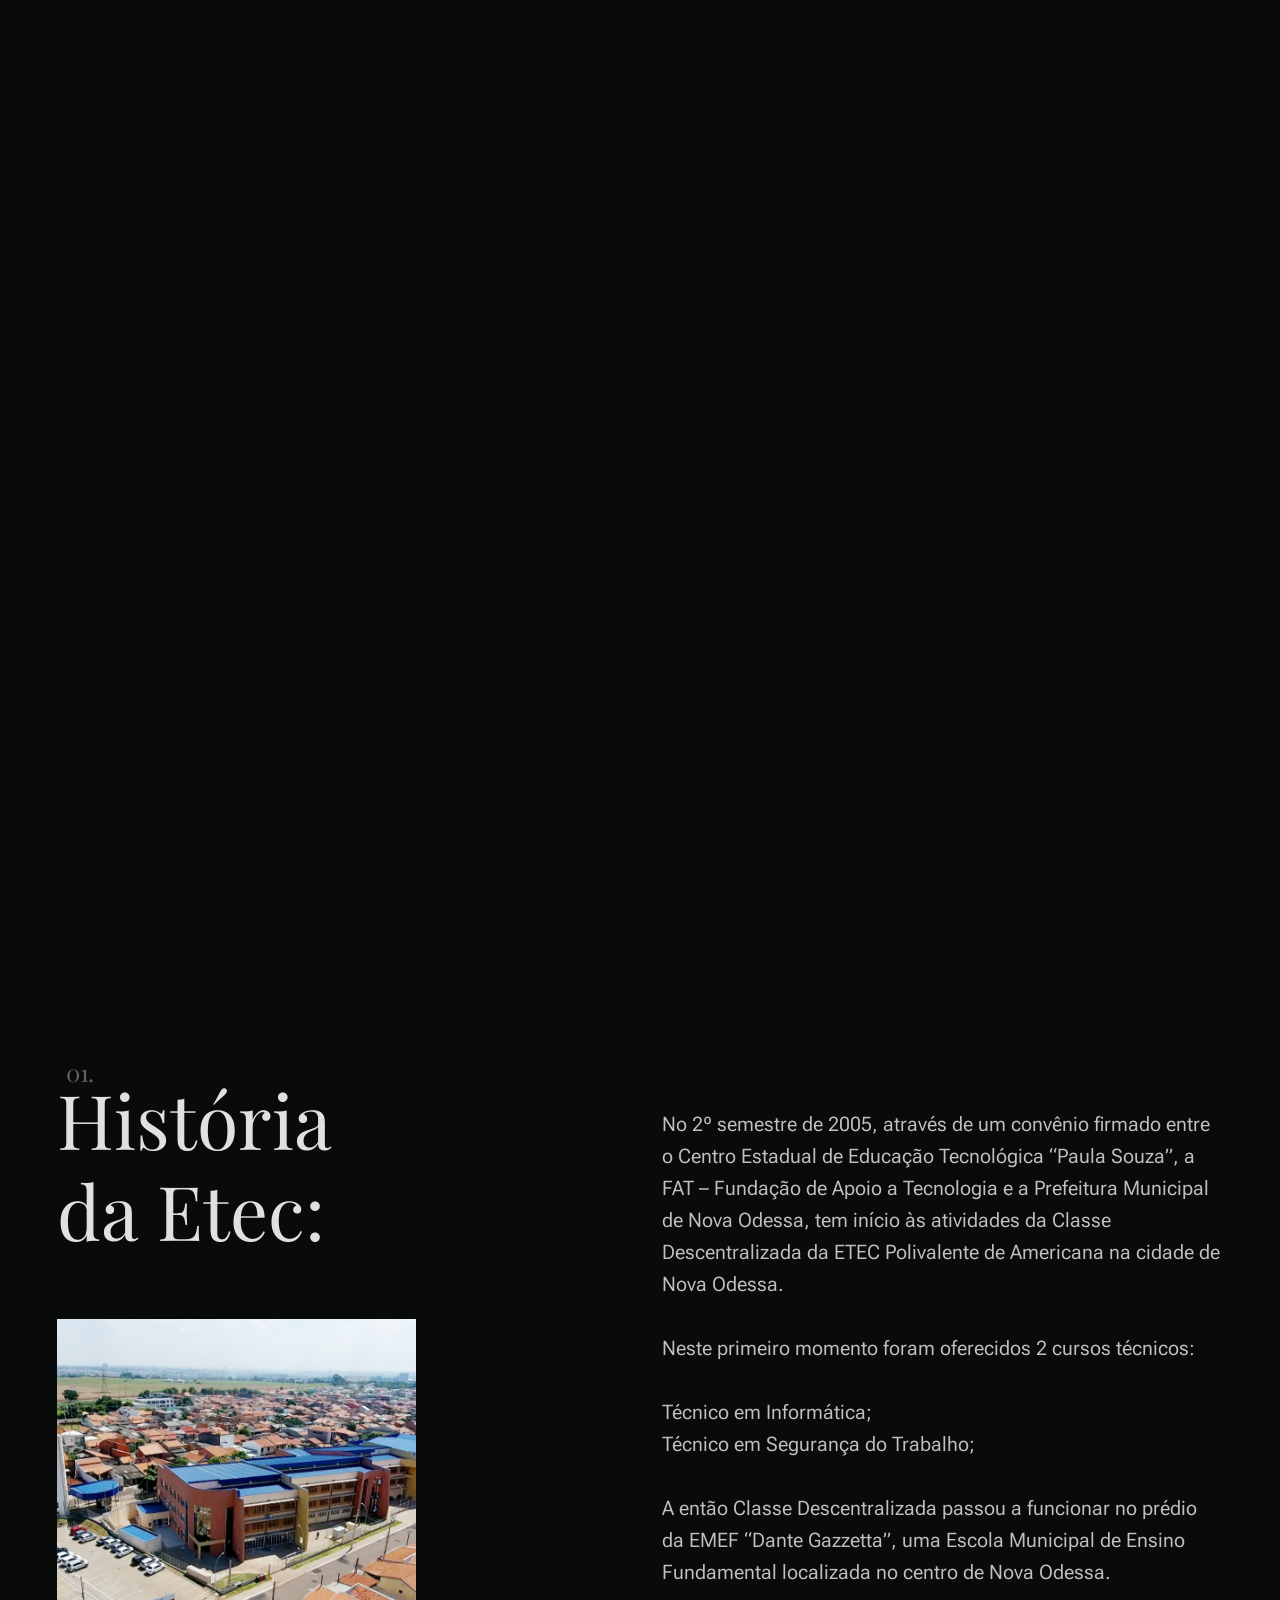
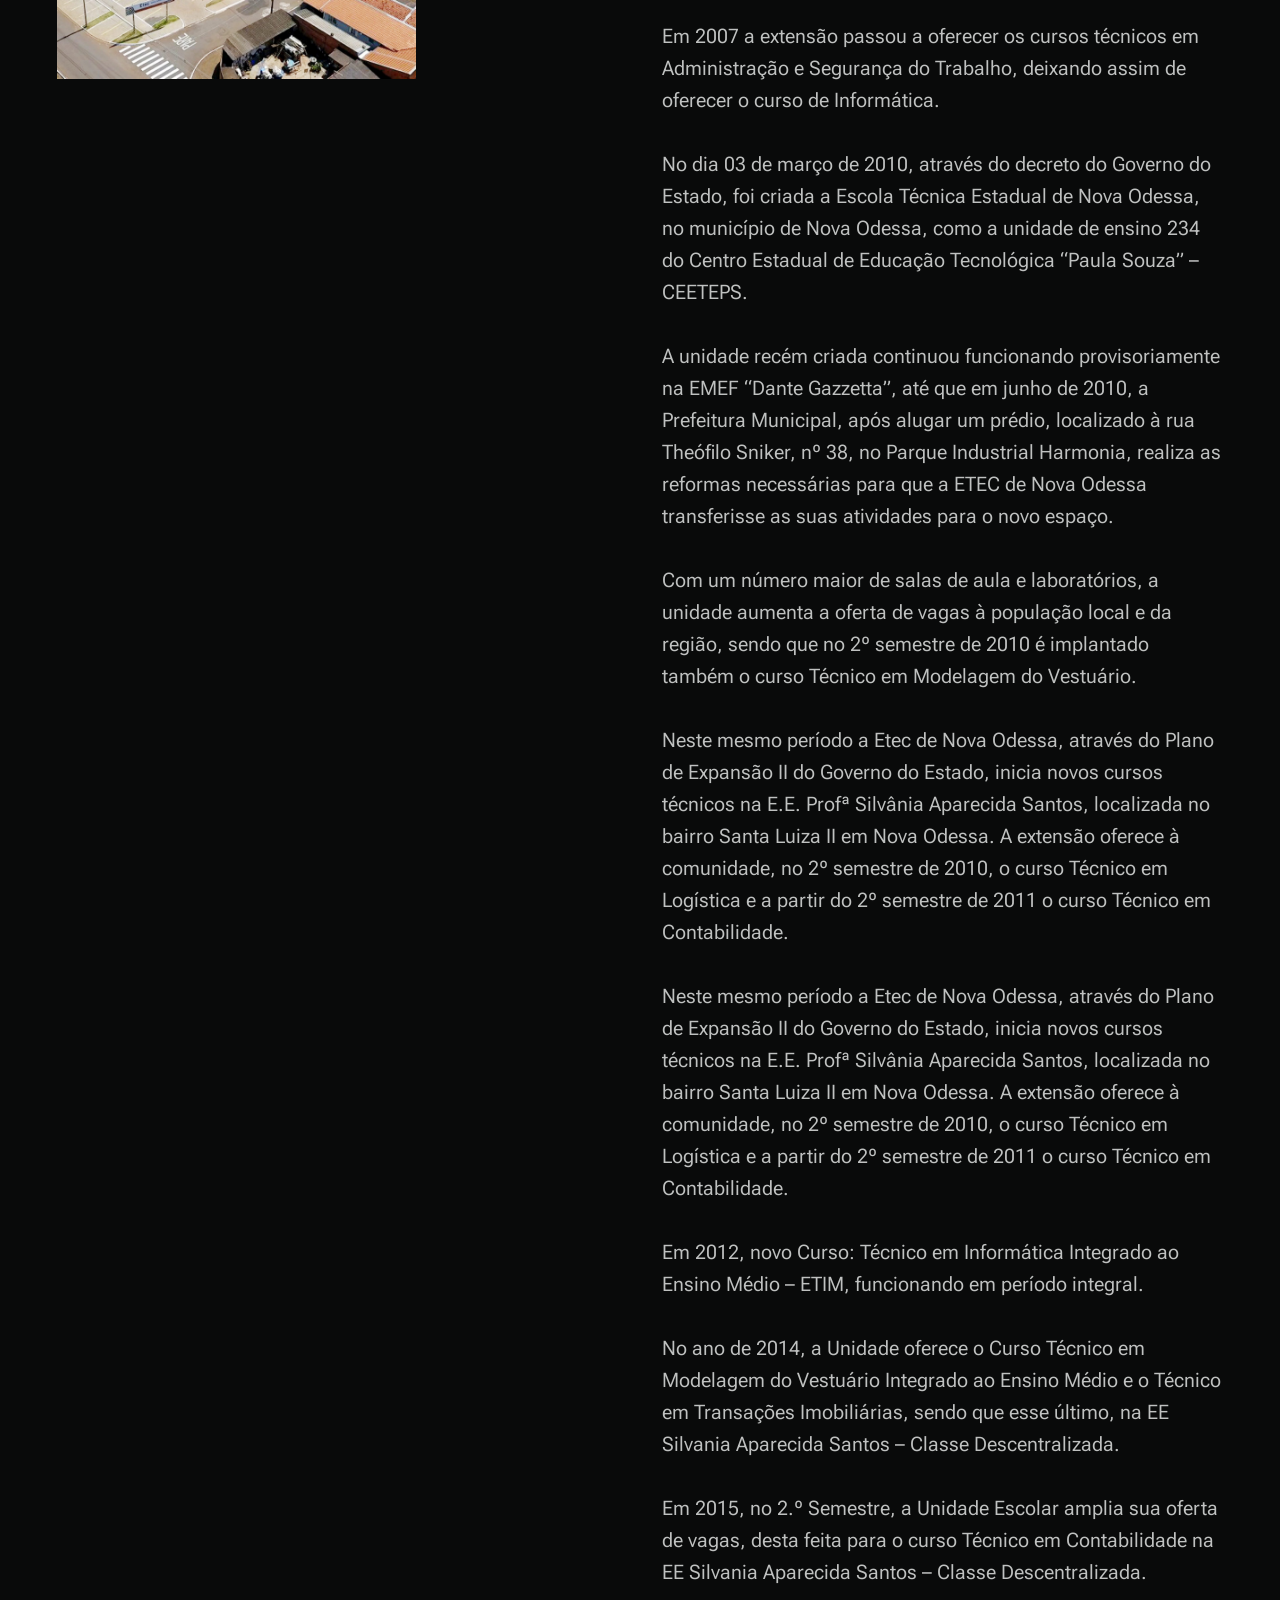
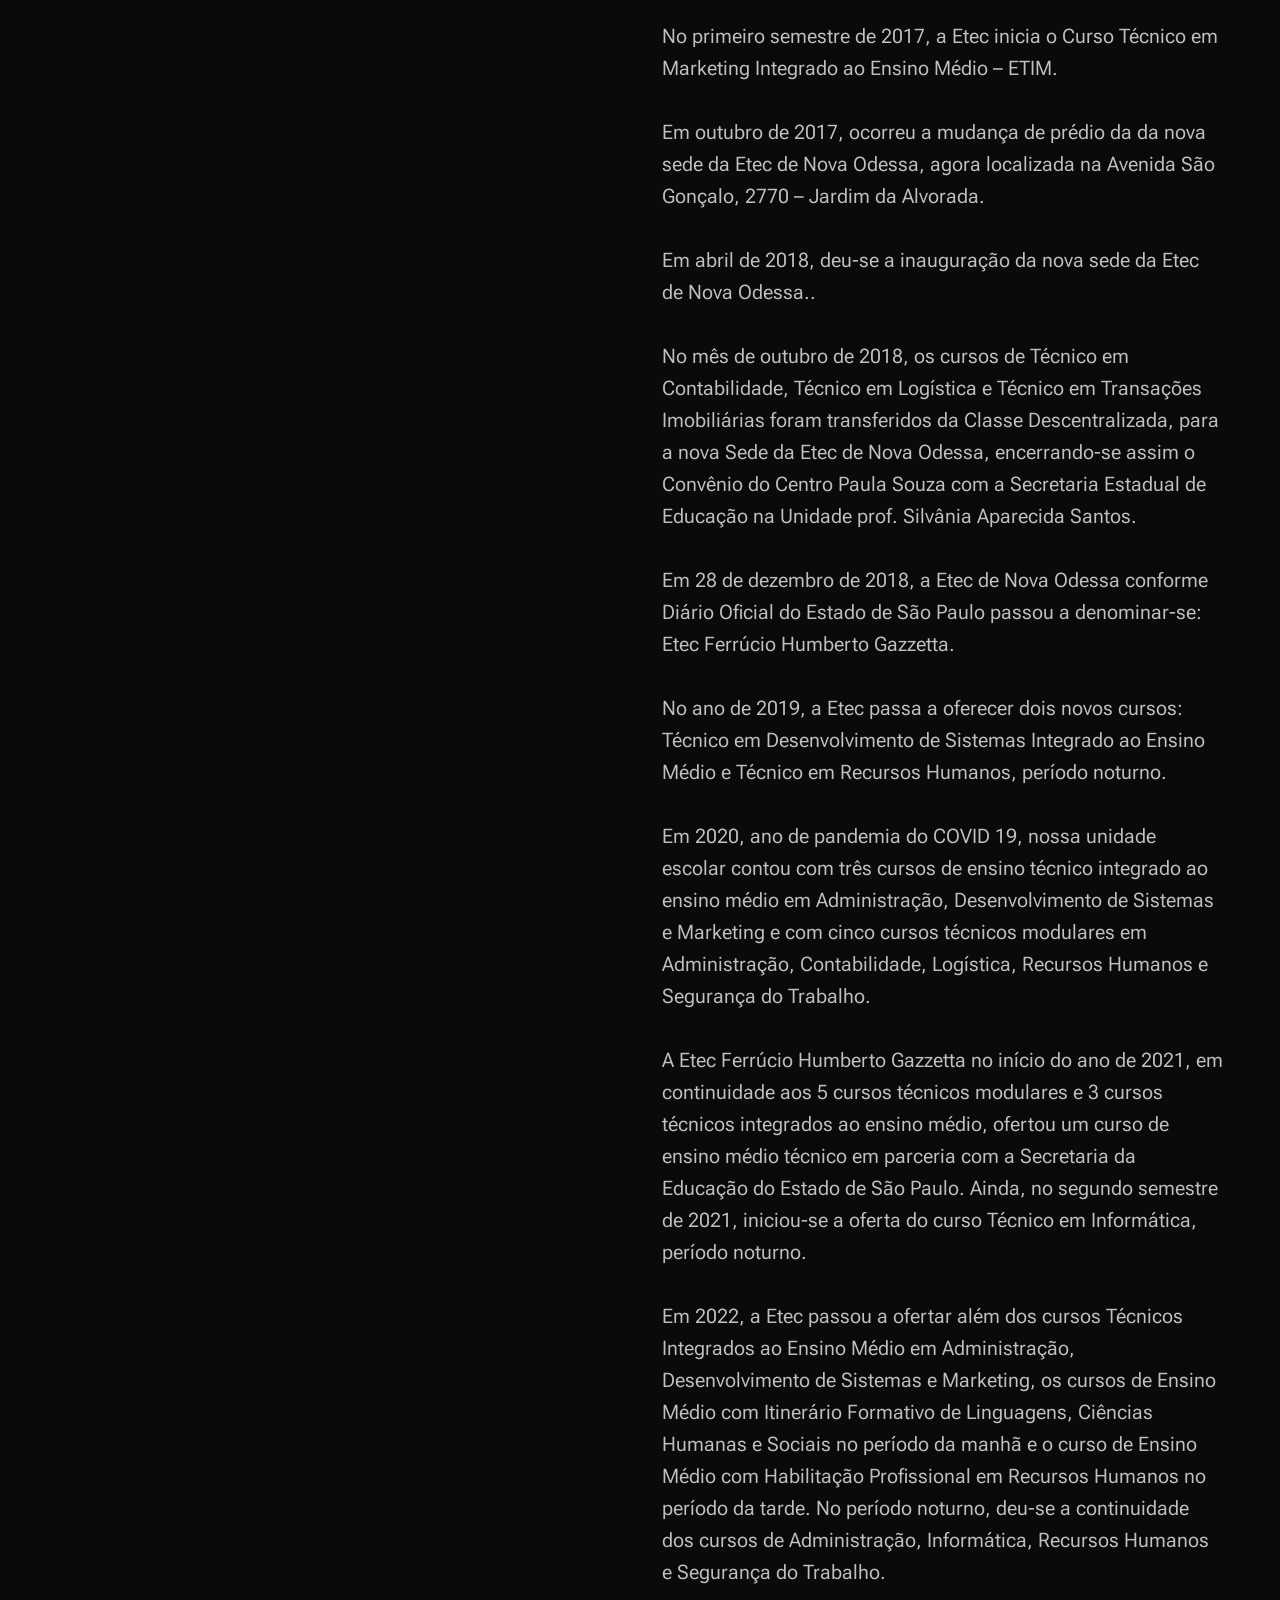
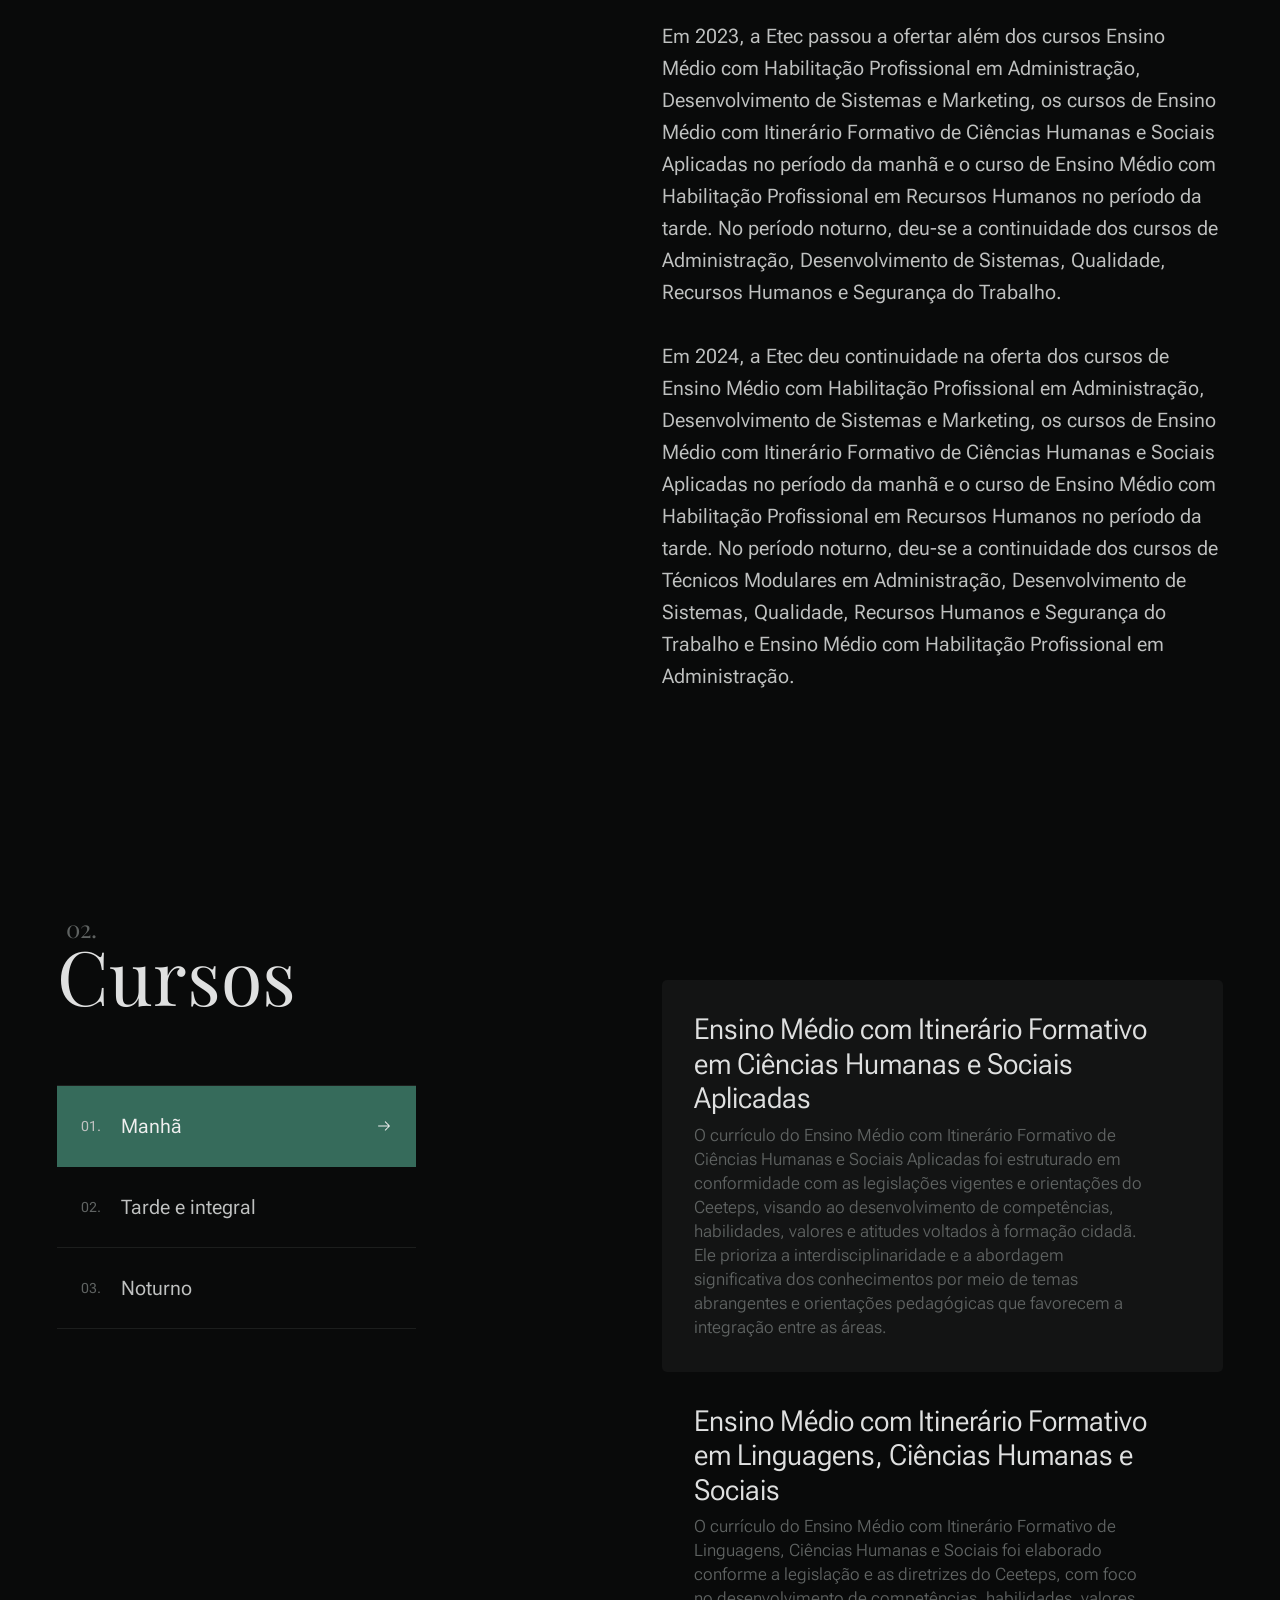
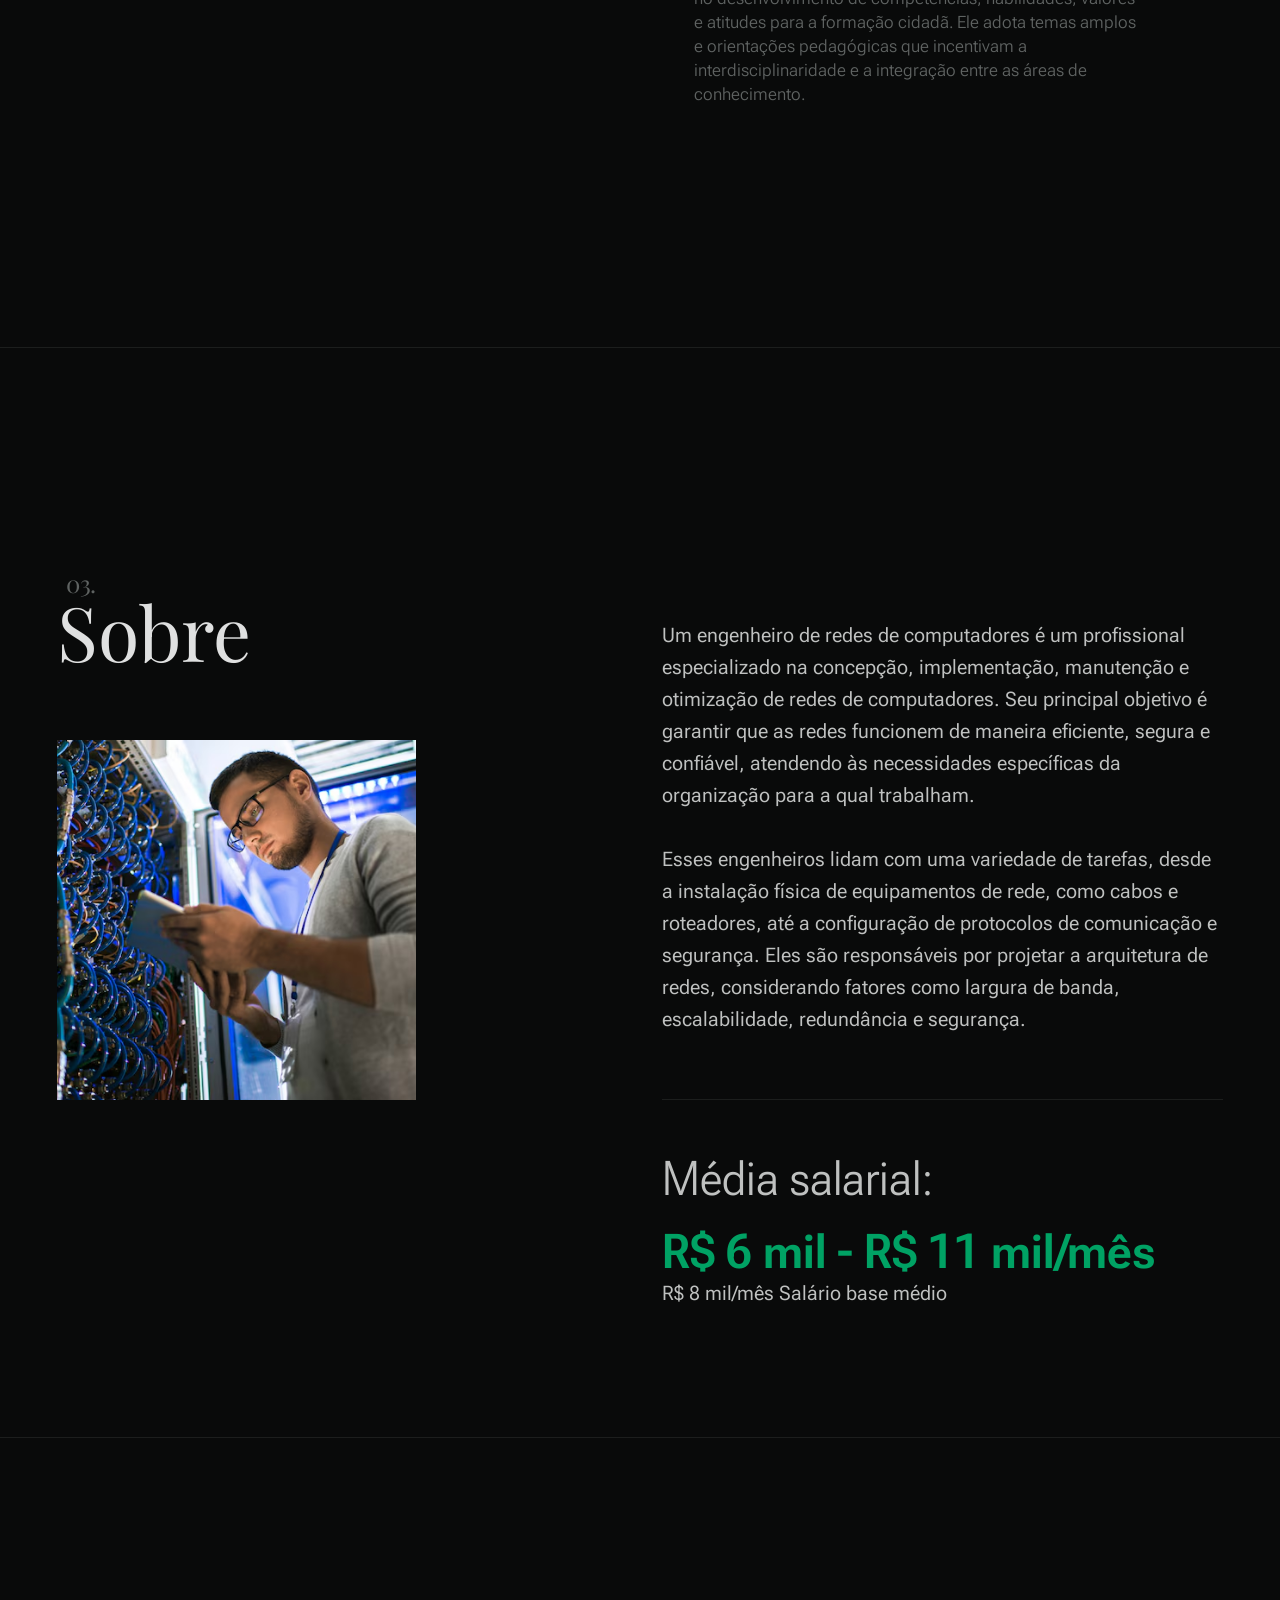
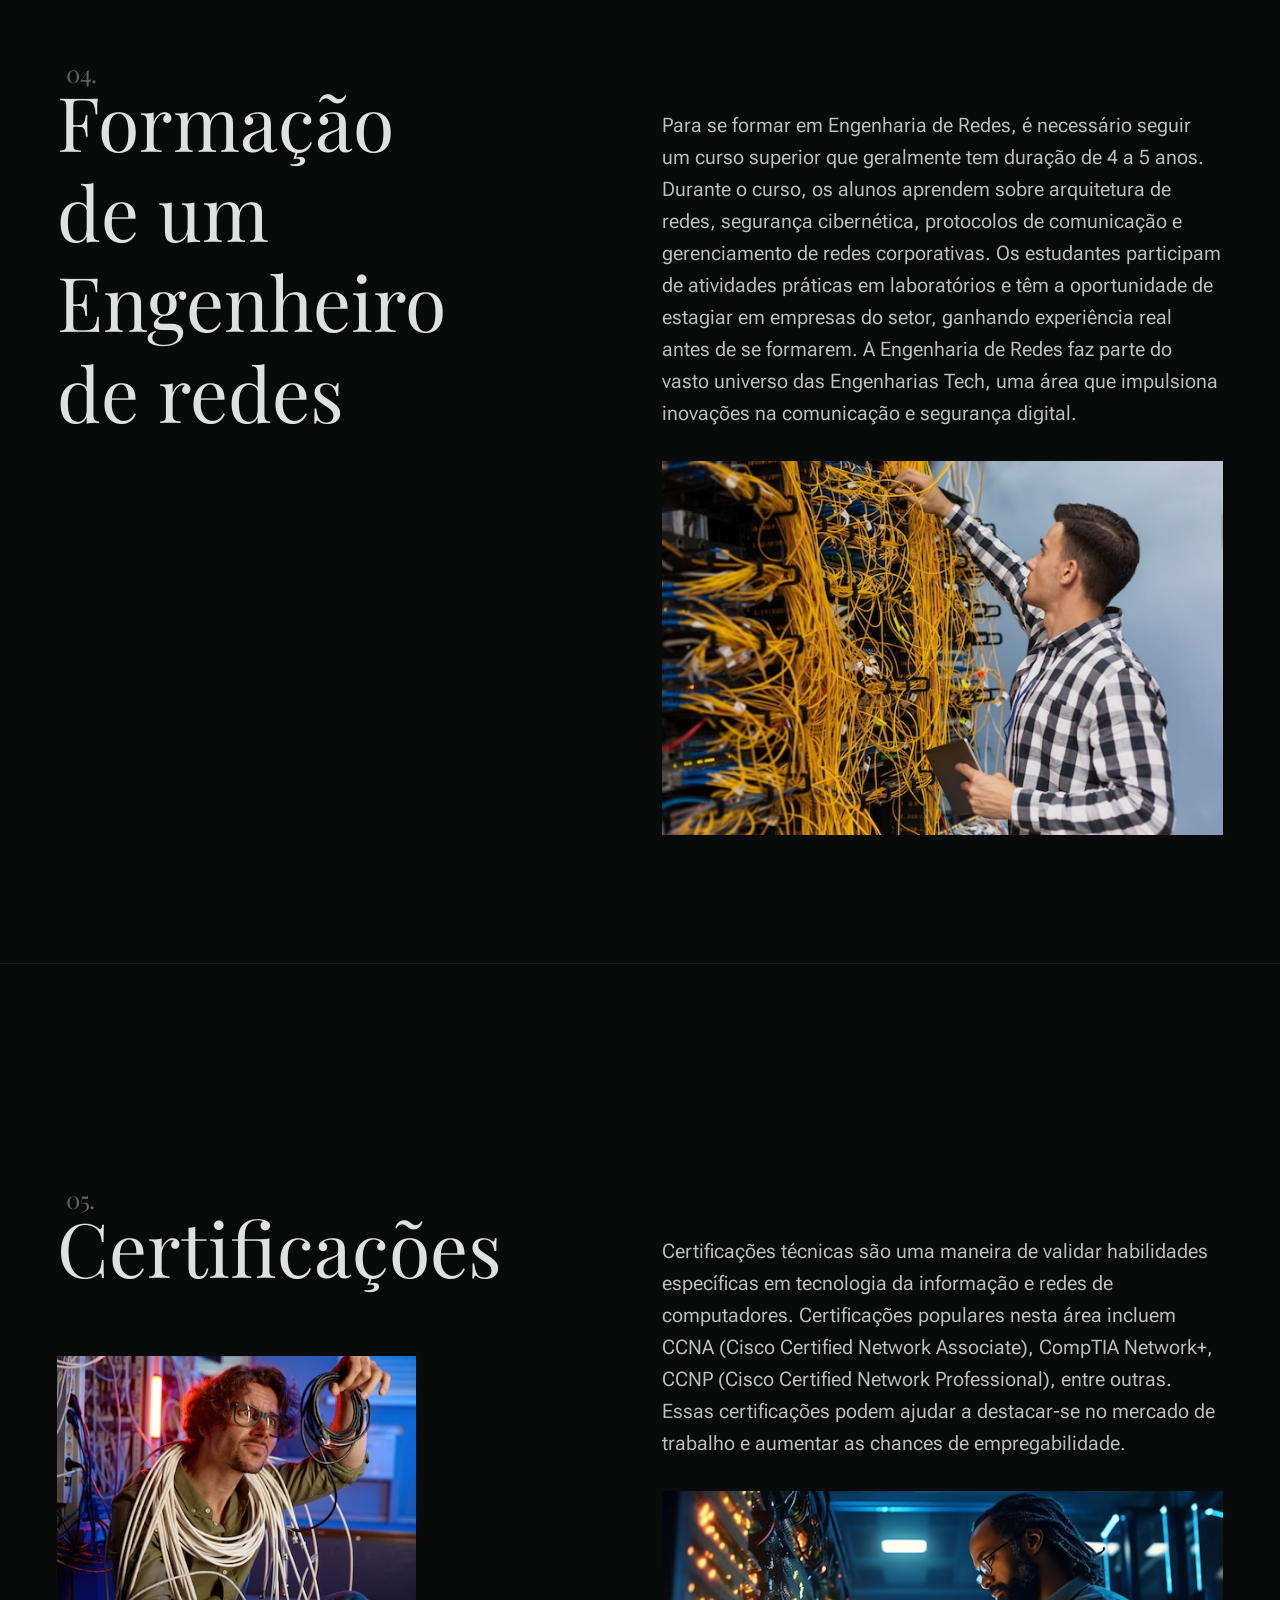
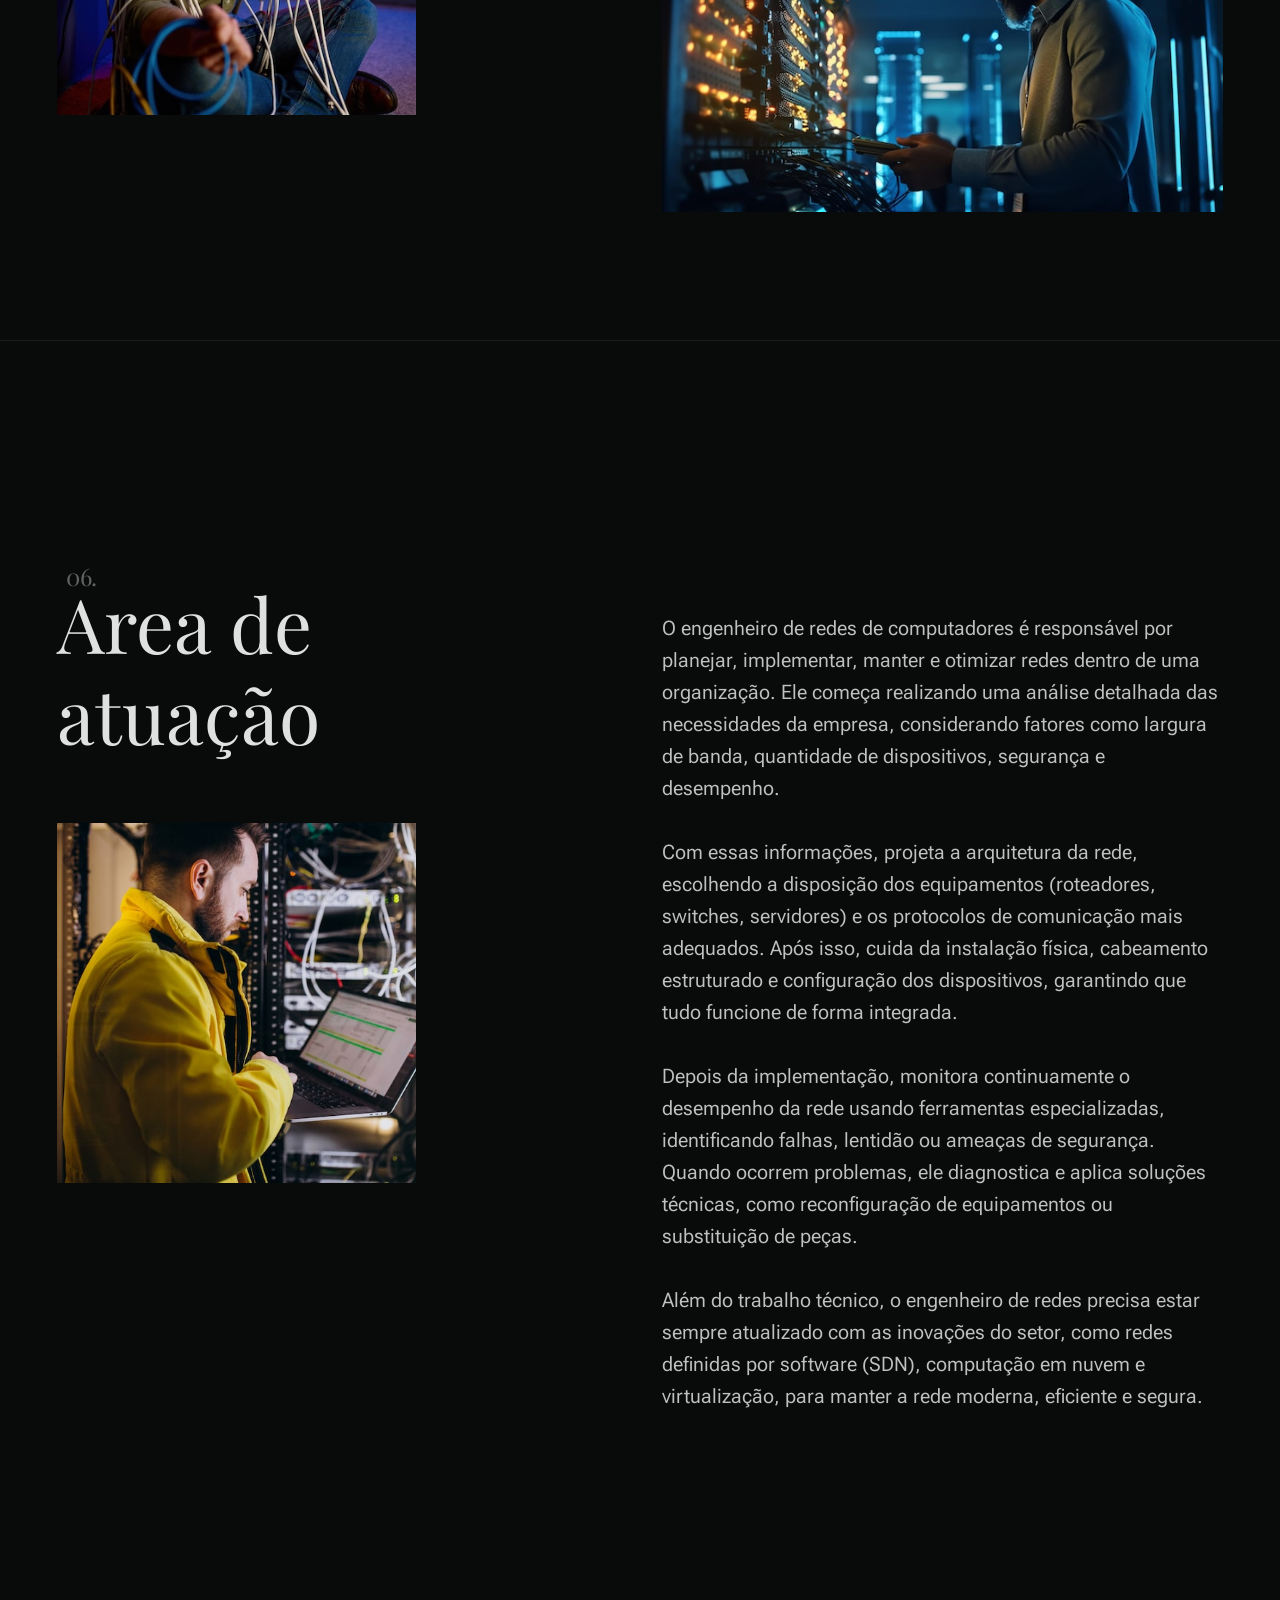
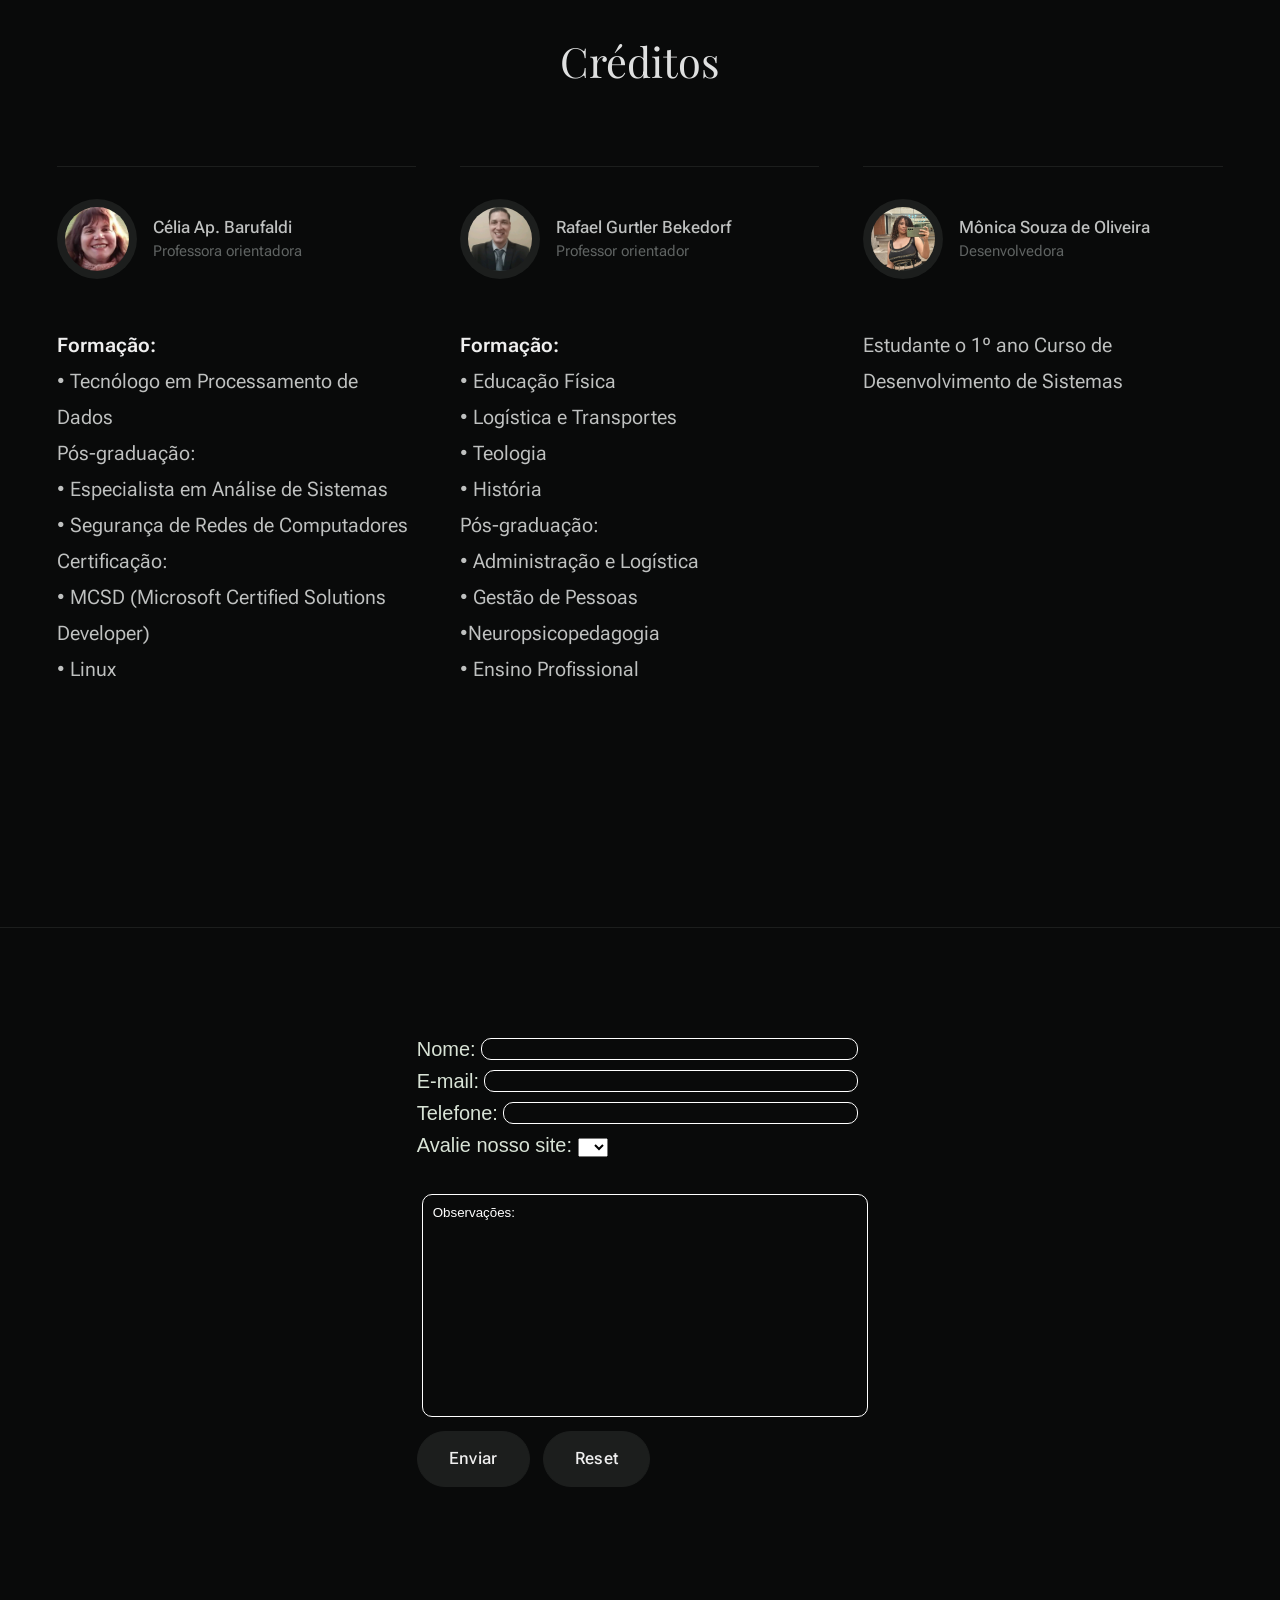
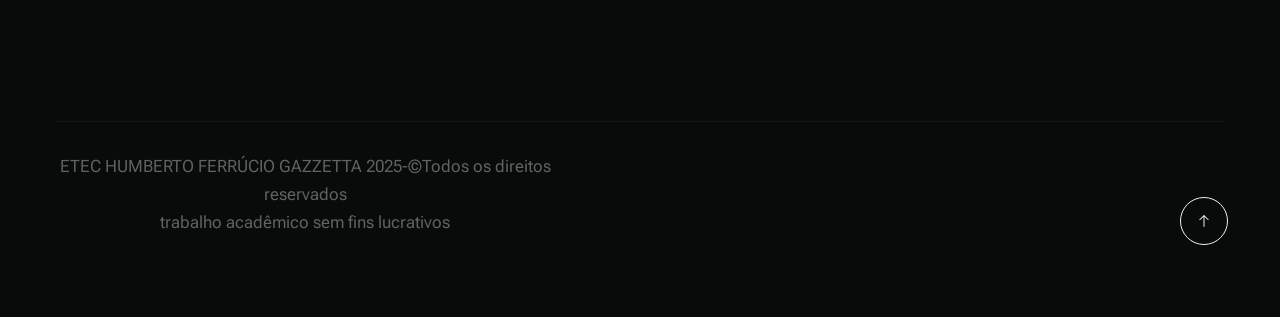
==== index.html @ 009a3026 "qualquer" ====
<!DOCTYPE html>
<html lang="pt-br">
<head>

    <!--- basic page needs
    ================================================== -->
    <meta charset="utf-8">
    <meta name="viewport" content="width=device-width, initial-scale=1">
    <title>Engenheiro de redes</title>

    <script>
        document.documentElement.classList.remove('no-js');
        document.documentElement.classList.add('js');
    </script>
     <script language="javascript" type="text/javascript">
        function validar(){
            var nome = cont.nome.value;
            var email = cont.email.value;
            var tele = cont.tele.value;
            var aval = cont.avali.value;

           if(nome == ""){
                alert("Por favor, preencha o campo Nome!!");
                cont.nome.focus();
                return false;
           } 
           if(email == ""){
            alert("Por favor, preencha o campo E-mail!!");
            cont.email.focus();
            return false;
           }

            if(tele == ""){
            alert("Por favor, preencha o campo Telefone!!");
            cont.tele.focus();
            return false;

            }

           
           if(aval == ""){
            alert("Por favor, preencha o campo Avaliação!!");
            cont.avali.focus();
            return false;

           }

           return true;
        }
        function processarform() {
            if(validar ()){
            alert("Dados enviados com sucesso");
            cont.reset();    
            }
            return false;
        }
        
    </script>

    <!-- CSS
    ================================================== -->
    <link rel="stylesheet" href="css/vendor.css">
    <link rel="stylesheet" href="css/styles.css">

    <!-- favicons
    ================================================== -->
    <link rel="apple-touch-icon" sizes="180x180" href="images/icon.png">
    <link rel="icon" type="image/png" sizes="32x32" href="images/icon.png">
    <link rel="icon" type="image/png" sizes="16x16" href="images/icon.png">
    <link rel="manifest" href="site.webmanifest">

</head>


<body id="top">
    
    <!-- preloader
    ================================================== -->
    <div id="preloader">
        <div id="loader" class="dots-fade">
            <div></div>
            <div></div>
            <div></div>
        </div>
    </div>

    <!-- page wrap
    ================================================== -->
    <div id="page" class="s-pagewrap ss-home">


        <!-- # site header 
        ================================================== -->
        <header class="s-header">

            <div class="container s-header__content">
                
                <div class="s-header__block">
                    <div class="header-logo">
                        <a class="logo" href="index.html">
                            <img src="images/eteclogo2.png" alt="Homepage">
                        </a>
                    </div>
                    <a class="header-menu-toggle" href="#0"><span>Menu</span></a>
                </div> <!-- end s-header__block -->
            
                <nav class="header-nav">    
                    <ul class="header-nav__links">
                        <li class="current"><a class="smoothscroll" href="#intro">Home</a></li>
                        <li><a class="smoothscroll" href="#about">A Etec</a></li>
                        <li><a class="smoothscroll" href="#sobre">Sobre</a></li>
                        <li><a class="smoothscroll" href="#formacao">Formação</a></li>
                        <li><a class="smoothscroll" href="#certificacao">Certificação</a></li>
                        <li><a class="smoothscroll" href="#atuacao">Atuação</a></li>
                        <li><a class="smoothscroll" href="#creditos">Créditos</a></li>
                           <li><a class="smoothscroll" href="#conti1">Contato</a></li>
                    </ul> <!-- end header-nav__links -->  
                    
                    <div class="header-contact">
                        <a href="https://etecdenovaodessa.cps.sp.gov.br/" class="header-contact__num btn">
                            <svg id="Layer_1" data-name="Layer 1" xmlns="http://www.w3.org/2000/svg" viewBox="0 0 24 24" stroke-width="1.5" width="24" height="24" color="#000000"><defs><style>.cls-6376396cc3a86d32eae6f0dc-1{fill:none;stroke:currentColor;stroke-miterlimit:10;}</style></defs><path class="cls-6376396cc3a86d32eae6f0dc-1" d="M19.64,21.25c-2.54,2.55-8.38.83-13-3.84S.2,6.9,2.75,4.36L5.53,1.57,10.9,6.94l-2,2A2.18,2.18,0,0,0,8.9,12L12,15.1a2.18,2.18,0,0,0,3.07,0l2-2,5.37,5.37Z"></path></svg>
                            Site oficial da Etec
                        </a>
                    </div> <!-- end header-contact -->
                </nav> <!-- end header-nav -->         
            
            </div> <!-- end s-header__content -->

        </header> <!-- end s-header -->


        <!-- # intro
        ================================================== -->
        <section id="intro" class="container s-intro target-section">

            <div class="grid-block s-intro__content">

                <div class="intro-header">
                    <div class="intro-header__overline"></div>
                    <h1 class="intro-header__big-type">
                        Engenheiro de<br>
                        Redes
                    </h1>
                </div> <!-- end intro-header -->
                    
              <!--  <figure class="intro-pic-primary">
                    <img src="images/en2.jpg" 
                         srcset="images/en2.jpg 1x, 
                         images/en2.jpg 2x" alt="">  
                </figure>  end intro-pic-primary -->    
                    
                <div class="intro-block-content">

                    <figure class="intro-block-content__pic">
                        <!-- <img src="images/en1.jpg" 
                             srcset="images/en1.jpg 1x, 
                             images/en1.jpg 2x" alt="">  -->
                    </figure> <!-- end intro-pic-secondary -->   

                    <div class="intro-block-content__text-wrap">
                        <p class="intro-block-content__text">
                            Um engenheiro de redes é responsável por projetar, implementar e manter redes de computadores, garantindo que funcionem
                            de forma eficiente e segura.
                        </p>
                        
                        <!--<ul class="intro-block-content__social">
                            <li><a href="#0">FB</a></li>
                            <li><a href="#0">IG</a></li>
                            <li><a href="#0">PI</a></li>
                            <li><a href="#0">X</a></li>
                        </ul>-->
                    </div> <!-- end intro-block-content__social -->   

                </div> <!-- end intro-block-content -->

                <div class="intro-scroll">
                    <a class="smoothscroll" href="#about">                            
                        <span class="intro-scroll__circle-text"></span>
                        <span class="intro-scroll__text u-screen-reader-text">Scroll Down</span>
                        <div class="intro-scroll__icon">
                            <svg clip-rule="evenodd" fill-rule="evenodd" stroke-linejoin="round" stroke-miterlimit="2" viewBox="0 0 24 24" xmlns="http://www.w3.org/2000/svg"><path d="m5.214 14.522s4.505 4.502 6.259 6.255c.146.147.338.22.53.22s.384-.073.53-.22c1.754-1.752 6.249-6.244 6.249-6.244.144-.144.216-.334.217-.523 0-.193-.074-.386-.221-.534-.293-.293-.766-.294-1.057-.004l-4.968 4.968v-14.692c0-.414-.336-.75-.75-.75s-.75.336-.75.75v14.692l-4.979-4.978c-.289-.289-.761-.287-1.054.006-.148.148-.222.341-.221.534 0 .189.071.377.215.52z" fill-rule="nonzero"/></svg>
                        </div>
                    </a>
                </div> <!-- end intro-scroll -->

            </div> <!-- grid-block -->            

        </section> <!-- end s-intro -->


        <!-- # about
        ================================================== -->
        <section id="about" class="container s-about target-section">

            <div class="row s-about__content">

                <div class="column xl-4 lg-5 md-12 s-about__content-start">

                    <div class="section-header" data-num="01">
                        <h2 class="text-display-title">História da Etec:</h2>
                    </div>  

                    <figure class="about-pic-primary">
                        <img src="images/etecf.jpeg" 
                             srcset="images/etecf.jpeg, 
                             images/about-pic-primary@2x.jpg 2x" alt=""> 
                    </figure>

                </div> <!-- end s-about__content-start -->

                <div class="column xl-6 lg-6 md-12 s-about__content-end">                   
                    <p>
                        No 2º semestre de 2005, através de um convênio firmado entre o Centro Estadual de Educação Tecnológica “Paula Souza”, a
                        FAT – Fundação de Apoio a Tecnologia e a Prefeitura Municipal de Nova Odessa, tem início às atividades da Classe
                        Descentralizada da ETEC Polivalente de Americana na cidade de Nova Odessa.
                    </p>

                    <p>
                        Neste primeiro momento foram oferecidos 2 cursos técnicos:<br><br>

                        Técnico em Informática;<br>
                        Técnico em Segurança do Trabalho;
                    </p>

                    <p>
                        A então Classe Descentralizada passou a funcionar no prédio da EMEF “Dante Gazzetta”, uma Escola Municipal de Ensino
                        Fundamental localizada no centro de Nova Odessa.
                    </p>

                    <p>
                        Em 2007 a extensão passou a oferecer os cursos técnicos em Administração e Segurança do Trabalho, deixando assim de
                        oferecer o curso de Informática.
                    </p>

                    <p>No dia 03 de março de 2010, através do decreto do Governo do Estado, foi criada a Escola Técnica Estadual de Nova
                    Odessa, no município de Nova Odessa, como a unidade de ensino 234 do Centro Estadual de Educação Tecnológica “Paula
                    Souza” – CEETEPS.</p>

                    <p>
                   
                        A unidade recém criada continuou funcionando provisoriamente na EMEF “Dante Gazzetta”, até que em junho de 2010, a
                        Prefeitura Municipal, após alugar um prédio, localizado à rua Theófilo Sniker, nº 38, no Parque Industrial Harmonia,
                        realiza as reformas necessárias para que a ETEC de Nova Odessa transferisse as suas atividades para o novo espaço.
                    </p>

                    <p>
                   
                        Com um número maior de salas de aula e laboratórios, a unidade aumenta a oferta de vagas à população local e da região,
                        sendo que no 2º semestre de 2010 é implantado também o curso Técnico em Modelagem do Vestuário.
                    </p>

                    <p>
                        Neste mesmo período a Etec de Nova Odessa, através do Plano de Expansão II do Governo do Estado, inicia novos cursos
                        técnicos na E.E. Profª Silvânia Aparecida Santos, localizada no bairro Santa Luiza II em Nova Odessa. A extensão oferece
                        à comunidade, no 2º semestre de 2010, o curso Técnico em Logística e a partir do 2º semestre de 2011 o curso Técnico em
                        Contabilidade.
                    </p>

                    <p>
                        Neste mesmo período a Etec de Nova Odessa, através do Plano de Expansão II do Governo do Estado, inicia novos cursos
                        técnicos na E.E. Profª Silvânia Aparecida Santos, localizada no bairro Santa Luiza II em Nova Odessa. A extensão oferece
                        à comunidade, no 2º semestre de 2010, o curso Técnico em Logística e a partir do 2º semestre de 2011 o curso Técnico em
                        Contabilidade.
                    </p>

                    <p>
                        Em 2012, novo Curso: Técnico em Informática Integrado ao Ensino Médio – ETIM, funcionando em período integral.
                    </p>

                    <p>
                        No ano de 2014, a Unidade oferece o Curso Técnico em Modelagem do Vestuário Integrado ao Ensino Médio e o Técnico em
                        Transações Imobiliárias, sendo que esse último, na EE Silvania Aparecida Santos – Classe Descentralizada.
                    </p>

                    <p>
                        Em 2015, no 2.º Semestre, a Unidade Escolar amplia sua oferta de vagas, desta feita para o curso Técnico em
                        Contabilidade na EE Silvania Aparecida Santos – Classe Descentralizada.
                    </p>

                    <p>
                        No primeiro semestre de 2017, a Etec inicia o Curso Técnico em Marketing Integrado ao Ensino Médio – ETIM.
                    </p>

                    <p>
                        Em outubro de 2017, ocorreu a mudança de prédio da da nova sede da Etec de Nova Odessa, agora localizada na Avenida São
                        Gonçalo, 2770 – Jardim da Alvorada.
                    </p>

                    <p>
                        Em abril de 2018, deu-se a inauguração da nova sede da Etec de Nova Odessa..
                    </p>

                    
                    <p>
                        No mês de outubro de 2018, os cursos de Técnico em Contabilidade, Técnico em Logística e Técnico em Transações
                        Imobiliárias foram transferidos da Classe Descentralizada, para a nova Sede da Etec de Nova Odessa, encerrando-se assim
                        o Convênio do Centro Paula Souza com a Secretaria Estadual de Educação na Unidade prof. Silvânia Aparecida Santos.
                    </p>

                    <p>
                        Em 28 de dezembro de 2018, a Etec de Nova Odessa conforme Diário Oficial do Estado de São Paulo passou a denominar-se:
                        Etec Ferrúcio Humberto Gazzetta.
                    </p>

                    <p>
                        No ano de 2019, a Etec passa a oferecer dois novos cursos: Técnico em Desenvolvimento de Sistemas Integrado ao Ensino
                        Médio e Técnico em Recursos Humanos, período noturno.
                    </p>

                    <p>
                        Em 2020, ano de pandemia do COVID 19, nossa unidade escolar contou com três cursos de ensino técnico integrado ao ensino
                        médio em Administração, Desenvolvimento de Sistemas e Marketing e com cinco cursos técnicos modulares em Administração,
                        Contabilidade, Logística, Recursos Humanos e Segurança do Trabalho.
                    </p>

                    <p>
                        A Etec Ferrúcio Humberto Gazzetta no início do ano de 2021, em continuidade aos 5 cursos técnicos modulares e 3 cursos
                        técnicos integrados ao ensino médio, ofertou um curso de ensino médio técnico em parceria com a Secretaria da Educação
                        do Estado de São Paulo. Ainda, no segundo semestre de 2021, iniciou-se a oferta do curso Técnico em Informática, período
                        noturno.
                    </p>

                    <p>
                        Em 2022, a Etec passou a ofertar além dos cursos Técnicos Integrados ao Ensino Médio em Administração, Desenvolvimento
                        de Sistemas e Marketing, os cursos de Ensino Médio com Itinerário Formativo de Linguagens, Ciências Humanas e Sociais no
                        período da manhã e o curso de Ensino Médio com Habilitação Profissional em Recursos Humanos no período da tarde. No
                        período noturno, deu-se a continuidade dos cursos de Administração, Informática, Recursos Humanos e Segurança do
                        Trabalho.
                    </p>

                    <p>
                        
                        Em 2023, a Etec passou a ofertar além dos cursos Ensino Médio com Habilitação Profissional em Administração,
                        Desenvolvimento de Sistemas e Marketing, os cursos de Ensino Médio com Itinerário Formativo de Ciências Humanas e
                        Sociais Aplicadas no período da manhã e o curso de Ensino Médio com Habilitação Profissional em Recursos Humanos no
                        período da tarde. No período noturno, deu-se a continuidade dos cursos de Administração, Desenvolvimento de Sistemas,
                        Qualidade, Recursos Humanos e Segurança do Trabalho.
                    </p>

                    <p>
                        
                        Em 2024, a Etec deu continuidade na oferta dos cursos de Ensino Médio com Habilitação Profissional em Administração,
                        Desenvolvimento de Sistemas e Marketing, os cursos de Ensino Médio com Itinerário Formativo de Ciências Humanas e
                        Sociais Aplicadas no período da manhã e o curso de Ensino Médio com Habilitação Profissional em Recursos Humanos no
                        período da tarde. No período noturno, deu-se a continuidade dos cursos de Técnicos Modulares em Administração,
                        Desenvolvimento de Sistemas, Qualidade, Recursos Humanos e Segurança do Trabalho e Ensino Médio com Habilitação
                        Profissional em Administração.
                    </p>
                </div> <!--end column -->
                
            </div> <!-- end s-about__content-end -->
            
        </section> <!-- end s-about -->   


        <!-- # menu
        ================================================== -->
        <section id="menu" class="container s-menu target-section">

            <div class="row s-menu__content">
                
                <div class="column xl-4 lg-5 md-12 s-menu__content-start">

                    <div class="section-header" data-num="02">
                        <h2 class="text-display-title">Cursos</h2>
                    </div>  

                    <nav class="tab-nav">
                        <ul class="tab-nav__list"> 
                            <li>
                                <a href="tab-signature-blends">
                                    <span>Manhã</span>
                                    <svg clip-rule="evenodd" fill-rule="evenodd" stroke-linejoin="round" stroke-miterlimit="2" viewBox="0 0 24 24" xmlns="http://www.w3.org/2000/svg"><path d="m14.523 18.787s4.501-4.505 6.255-6.26c.146-.146.219-.338.219-.53s-.073-.383-.219-.53c-1.753-1.754-6.255-6.258-6.255-6.258-.144-.145-.334-.217-.524-.217-.193 0-.385.074-.532.221-.293.292-.295.766-.004 1.056l4.978 4.978h-14.692c-.414 0-.75.336-.75.75s.336.75.75.75h14.692l-4.979 4.979c-.289.289-.286.762.006 1.054.148.148.341.222.533.222.19 0 .378-.072.522-.215z" fill-rule="nonzero"/></svg>
                                </a>
                            </li>
                            <li>
                                <a href="#tab-pastries">
                                    <span>Tarde e integral</span>
                                    <svg clip-rule="evenodd" fill-rule="evenodd" stroke-linejoin="round" stroke-miterlimit="2" viewBox="0 0 24 24" xmlns="http://www.w3.org/2000/svg"><path d="m14.523 18.787s4.501-4.505 6.255-6.26c.146-.146.219-.338.219-.53s-.073-.383-.219-.53c-1.753-1.754-6.255-6.258-6.255-6.258-.144-.145-.334-.217-.524-.217-.193 0-.385.074-.532.221-.293.292-.295.766-.004 1.056l4.978 4.978h-14.692c-.414 0-.75.336-.75.75s.336.75.75.75h14.692l-4.979 4.979c-.289.289-.286.762.006 1.054.148.148.341.222.533.222.19 0 .378-.072.522-.215z" fill-rule="nonzero"/></svg>
                                </a>
                            </li>
                            <li>
                                <a href="#tab-gourmet-treats">
                                    <span>Noturno</span>
                                    <svg clip-rule="evenodd" fill-rule="evenodd" stroke-linejoin="round" stroke-miterlimit="2" viewBox="0 0 24 24" xmlns="http://www.w3.org/2000/svg"><path d="m14.523 18.787s4.501-4.505 6.255-6.26c.146-.146.219-.338.219-.53s-.073-.383-.219-.53c-1.753-1.754-6.255-6.258-6.255-6.258-.144-.145-.334-.217-.524-.217-.193 0-.385.074-.532.221-.293.292-.295.766-.004 1.056l4.978 4.978h-14.692c-.414 0-.75.336-.75.75s.336.75.75.75h14.692l-4.979 4.979c-.289.289-.286.762.006 1.054.148.148.341.222.533.222.19 0 .378-.072.522-.215z" fill-rule="nonzero"/></svg>
                                </a>
                            </li>
                        </ul>
                    </nav> <!-- end tab-nav -->

                </div> <!-- end s-menu__content-start -->

                <div class="column xl-6 lg-6 md-12 s-menu__content-end">

                    <div class="tab-content menu-block">

                        <div id="tab-signature-blends" class="menu-block__group tab-content__item">

                           <!-- <h6 class="menu-block__cat-name">
                                Signature Blends
                            </h6>-->
                            <ul class="menu-list">
                                <li class="menu-list__item">
                                    <div class="menu-list__item-desc">                                            
                                        <h4>Ensino Médio com Itinerário Formativo em Ciências Humanas e Sociais Aplicadas</h4>
                                        <p>
                                            O currículo do Ensino Médio com Itinerário Formativo de Ciências Humanas e Sociais Aplicadas foi estruturado em
                                            conformidade com as legislações vigentes e orientações do Ceeteps, visando ao desenvolvimento de competências,
                                            habilidades, valores e atitudes voltados à formação cidadã. Ele prioriza a interdisciplinaridade e a abordagem
                                            significativa dos conhecimentos por meio de temas abrangentes e orientações pedagógicas que favorecem a integração entre
                                            as áreas.
                                        </p>
                                    </div>
                                    <!--<div class="menu-list__item-price">
                                        <span>$</span>3.50
                                    </div>-->
                                </li>
                                <li class="menu-list__item">
                                    <div class="menu-list__item-desc">                                            
                                        <h4>Ensino Médio com Itinerário Formativo em Linguagens, Ciências Humanas e Sociais</h4>
                                        <p>
                                            O currículo do Ensino Médio com Itinerário Formativo de Linguagens, Ciências Humanas e Sociais foi elaborado conforme a
                                            legislação e as diretrizes do Ceeteps, com foco no desenvolvimento de competências, habilidades, valores e atitudes para
                                            a formação cidadã. Ele adota temas amplos e orientações pedagógicas que incentivam a interdisciplinaridade e a
                                            integração entre as áreas de conhecimento.
                                        </p>
                                    </div>
                            </ul> <!-- end menu-list -->

                        </div> <!-- end tab-content__item -->


                        <div id="tab-pastries" class="menu-block__group tab-content__item">

                           <!-- <h6 class="menu-block__cat-name">
                                Freshly Baked Pastries
                            </h6>-->

                            <ul class="menu-list">
                                <li class="menu-list__item">
                                    <div class="menu-list__item-desc">                                            
                                        <h4>Desenvolvimento de Sistemas</h4>
                                        <p>
                                            O TÉCNICO EM DESENVOLVIMENTO DE SISTEMAS é o profissional que analisa e projeta
                                            sistemas. Constrói, documenta, realiza testes e mantém sistemas de informação. Utiliza ambientes de
                                            desenvolvimento e linguagens de programação específica. Modela, implementa e mantém bancos de
                                            dados.
                                        </p>
                                    </div>
                                </li>
                                <li class="menu-list__item">
                                    <div class="menu-list__item-desc">                                            
                                        <h4>Administração</h4>
                                        <p>
                                        O Técnico em ADMINISTRAÇÃO é o profissional que participa da gestão dos recursos
                                        mercadológicos, humanos, financeiros, materiais e produtivos. Executa as rotinas administrativas,
                                        controla materiais, acompanha níveis de eficiência e produtividade, presta atendimento a clientes e
                                        elabora fluxo de caixa. Trabalha em equipe, otimiza recursos, propõe inovações e adota postura ética
                                        na condução das relações e atividades.
                                        </p>
                                    </div>
                                </li>
                                <li class="menu-list__item">
                                    <div class="menu-list__item-desc">                                            
                                        <h4>Marketing</h4>
                                        <p>
                                            TÉCNICO EM MARKETING é o profissional que estuda o mercado alvo e o comportamento do
                                            consumidor e suas tendências; monitora os concorrentes, as ameaças e as oportunidades no
                                            segmento de atuação da organização. Desenvolve e alinha oferta de produtos e serviços da empresa
                                            às mudanças constantes, às necessidades e aos desejos do consumidor. 
                                        </p>
                                    </div>

                                </li>
                                <li class="menu-list__item">
                                    <div class="menu-list__item-desc">                                            
                                        <h4>Recursos Humanos</h4>
                                        <p>
                                       O TÉCNICO EM RECURSOS HUMANOS é o profissional que organiza a rotina diária da gestão de
                                        pessoas e auxilia no processo de recrutamento e seleção de pessoal. Elabora documentos
                                        administrativos, confere frequência, benefícios concedidos, afastamentos, férias e transferências de
                                        funcionários
                                        </p>
                                    </di>
                                </li>
                            </ul> <!-- end menu-list -->

                        </div> <!-- end tab-content__item -->


                        <div id="tab-gourmet-treats" class="menu-block__group tab-content__item">

                           <!-- <h6 class="menu-block__cat-name">
                                Gourmet Treats
                            </h6>-->

                            <ul class="menu-list">
                                <li class="menu-list__item">
                                    <div class="menu-list__item-desc">                                            
                                        <h4>Administração</h4>
                                        <p>
                                        O Técnico em ADMINISTRAÇÃO é o profissional que participa da gestão dos recursos mercadológicos, humanos, financeiros,
                                        materiais e produtivos. Executa as rotinas administrativas, controla materiais, acompanha níveis de eficiência e
                                        produtividade, presta atendimento a clientes e elabora fluxo de caixa. Trabalha em equipe, otimiza recursos, propõe
                                        inovações e adota postura ética na condução das relações e atividades.
                                        </p>
                                    </div>
                                </li>
                                <li class="menu-list__item">
                                    <div class="menu-list__item-desc">                                            
                                        <h4>Comércio Exterior</h4>
                                        <p>
                                        O TÉCNICO EM COMÉRCIO EXTERIOR é o prossional que atua na execução das rotinas de coletar e processar as informações referentes
                                    aos trâmites legais e logísticos de importação e exportação, assim como realiza o desembaraço de mercadorias, requisita vistoria
                                    aduaneira, formaliza desistência, elabora e encaminha o pagamento de taxas, impostos e apresenta documentos à Receita Federal e
                                    demais órgãos pertinentes.
                                        </p>
                                    </div>
                                </li>
                                <li class="menu-list__item">
                                    <div class="menu-list__item-desc">                                            
                                        <h4>Técnico em Desenvolvimento de Sistemas</h4>
                                        <p>
                                        O TÉCNICO EM DESENVOLVIMENTO DE SISTEMAS é o profissional que desenvolve sistemas
                                        computacionais utilizando ambientes de desenvolvimento e linguagens de programação específica.
                                        Auxilia no dimensionamento de requisitos e funcionalidades em projetos de sistemas. Realiza testes
                                        funcionais de programas de computador e aplicativos. Executa manutenção de programas de
                                        computador. Modela, implementa e mantém bancos de dados.
                                        </p>
                                    </div>
                                </li>
                                <li class="menu-list__item">
                                    <div class="menu-list__item-desc">                                            
                                        <h4>Técnico em Informática</h4>
                                        <p>
                                       O TÉCNICO EM INFORMÁTICA desenvolve e opera sistemas, aplicações e interfaces gráficas.
                                        Monta estruturas de banco de dados e codifica programas. Projeta, implanta e realiza manutenção de
                                        sistemas e aplicações. Seleciona recursos de trabalho, linguagens de programação, ferramentas e
                                        metodologias para o desenvolvimento de sistemas.
                                        </p>
                                    </div>
                                </li>
                                <li class="menu-list__item">
                                    <div class="menu-list__item-desc">                                            
                                        <h4>Técnico em Qualidade</h4>
                                        <p>
                                        O TÉCNICO EM QUALIDADE é o profissional que executa rotinas administrativas de acordo com
                                        normas e procedimentos técnicos de qualidade e de segurança específicos da área de atuação.
                                        Auxilia no desenvolvimento de manuais, procedimentos, diagnósticos e relatórios de processos de
                                        controle da qualidade da organização. Inspeciona e realiza testes em processos, produtos e serviços.
                                        </p>
                                    </div>
                                </li>
                                   <li class="menu-list__item">
                                    <div class="menu-list__item-desc">                                            
                                        <h4>Técnico em Recursos Humanos</h4>
                                        <p>
                                        A especificidade do Curso Técnico em Recursos Humanos é executar rotinas administrativas de
                                        pessoal com base na Legislação Trabalhista e Previdenciária. Auxiliar no controle e avaliação de
                                        subsistemas de gerenciamento e contribuir para a implementação das estratégias organizacionais.
                                        Administrar pessoal, promover ações de treinamento, identificar e sugerir plano de benefícios e atuar
                                        nos processos de recrutamento, seleção e integração, assessorar as relações de trabalho e sistemas
                                        de avaliação de desempenho.
                                        </p>
                                    </div>
                                </li>
                                     <li class="menu-list__item">
                                    <div class="menu-list__item-desc">                                            
                                        <h4>Técnico em Segurança do Trabalho</h4>
                                        <p>
                                        A especificidade do Curso Técnico em Segurança do Trabalho tem formação específica que envolve
                                            toda a parte de segurança da empresa com análise constante do cumprimento das normas
                                            técnicas brasileiras e regulamentadoras. 
                                        </p>
                                    </div>
                                </li>
                            </ul> <!-- end menu-list -->
                            
                        </div> <!-- end tab-content__item -->

                    </div> <!-- menu-block -->

                </div> <!-- end s-menu__content-end -->

            </div> <!-- end s-menu__content -->

        </section> <!-- end s-menu -->
        <hr>
        <!--Sobre, socorro :( . Não aguento mais ver código-->
        <section id="sobre" class="container s-about target-section">

            <div class="row s-about__content">

                <div class="column xl-4 lg-5 md-12 s-about__content-start">

                    <div class="section-header" data-num="03">
                        <h2 class="text-display-title">Sobre</h2>
                    </div>  

                    <figure class="about-pic-primary">
                        <img src="images/en3.jpg" 
                             srcset="images/en3.jpg, 
                             images/en3.jpg 2x" alt=""> 
                    </figure>

                </div> <!-- end s-about__content-start -->

                <div class="column xl-6 lg-6 md-12 s-about__content-end">                   
                    <p>
                        Um engenheiro de redes de computadores é um profissional especializado na concepção, implementação, manutenção e
                        otimização de redes de computadores. Seu principal objetivo é garantir que as redes funcionem de maneira eficiente,
                        segura e confiável, atendendo às necessidades específicas da organização para a qual trabalham.
                        </p>
                        <p>
                            Esses engenheiros lidam com uma variedade de tarefas, desde a instalação física de equipamentos de rede, como cabos e
                            roteadores, até a configuração de protocolos de comunicação e segurança. Eles são responsáveis por projetar a
                            arquitetura de redes, considerando fatores como largura de banda, escalabilidade, redundância e segurança.

                        </p>
                        <hr>
                        <p>
                            <font size="20">Média salarial:</font><br><br>
                           <b><font color="#00a264" size="25">R$ 6 mil - R$ 11 mil/mês</font></b><br>
                           R$ 8 mil/mês Salário base médio
                        </p>
                </div> <!--end column -->
                
            </div> <!-- end s-about__content-end -->
            
        </section> <!-- end s-about -->   
        <hr>

        <!-- # Formação
        ================================================== -->
        <section id="formacao" class="container s-about target-section">

            <div class="row s-about__content">

                <div class="column xl-4 lg-5 md-12 s-about__content-start">

                    <div class="section-header" data-num="04">
                        <h2 class="text-display-title">Formação de um Engenheiro de redes</h2>
                    </div>  

                    <!--<figure class="about-pic-primary">
                        <img src="images/en3.jpg" 
                             srcset="images/en3.jpg, 
                             images/en3.jpg 2x" alt=""> 
                    </figure>-->
                </div> <!-- end s-about__content-start -->

                <div class="column xl-6 lg-6 md-12 s-about__content-end">                   
                    <p>
                        Para se formar em Engenharia de Redes, é necessário seguir um curso superior que geralmente tem duração de 4 a 5 anos.
                        Durante o curso, os alunos aprendem sobre arquitetura de redes, segurança cibernética, protocolos de comunicação e
                        gerenciamento de redes corporativas. Os estudantes participam de atividades práticas em laboratórios e têm a
                        oportunidade de estagiar em empresas do setor, ganhando experiência real antes de se formarem. A Engenharia de Redes faz
                        parte do vasto universo das Engenharias Tech, uma área que impulsiona inovações na comunicação e segurança digital.
                        </p>
                        <p>
                            <img src="images/en4.jpg" type="image/png">

                        </p>
                </div> <!--end column -->
                
            </div> <!-- end s-about__content-end -->
            
        </section> <!-- end Formação -->   
        <hr>

           <!-- # Certificações
        ================================================== -->
        <section id="certificacao" class="container s-about target-section">

            <div class="row s-about__content">

                <div class="column xl-4 lg-5 md-12 s-about__content-start">

                    <div class="section-header" data-num="05">
                        <h2 class="text-display-title">Certificações</h2>
                    </div>  

                    <figure class="about-pic-primary">
                        <img src="images/en5.jpg" 
                             srcset="images/en5.jpg, 
                             images/en5.jpg 2x" alt=""> 
                    </figure>
                </div> <!-- end s-about__content-start -->

                <div class="column xl-6 lg-6 md-12 s-about__content-end">                   
                    <p>
                        Certificações técnicas são uma maneira de validar habilidades específicas em tecnologia da informação e redes de
                        computadores. Certificações populares nesta área incluem CCNA (Cisco Certified Network Associate), CompTIA Network+,
                        CCNP (Cisco Certified Network Professional), entre outras. Essas certificações podem ajudar a destacar-se no mercado de
                        trabalho e aumentar as chances de empregabilidade.
                        </p>
                         <p>
                            <img src="images/en6.jpg" type="image/png">
                        </p>
                        
                </div> <!--end column -->
                
            </div> <!-- end s-about__content-end -->
            
        </section> <!-- end Formação -->   
        <hr>
        <!-- # Atuação
        ================================================== -->
        <section id="atuacao" class="container s-about target-section">

            <div class="row s-about__content">

                <div class="column xl-4 lg-5 md-12 s-about__content-start">

                    <div class="section-header" data-num="06">
                        <h2 class="text-display-title">Area de atuação</h2>
                    </div>  

                    <figure class="about-pic-primary">
                        <img src="images/en7.jpg" 
                             srcset="images/en7.jpg, 
                             images/en7.jpg 2x" alt=""> 
                    </figure>

                </div> <!-- end atuação -->

                <hr>


                <div class="column xl-6 lg-6 md-12 s-about__content-end">                   
                    <p>
                    O engenheiro de redes de computadores é responsável por planejar, implementar, manter e otimizar redes dentro de uma
                    organização. Ele começa realizando uma análise detalhada das necessidades da empresa, considerando fatores como largura
                    de banda, quantidade de dispositivos, segurança e desempenho.
                    </p>

                    <p>
                    Com essas informações, projeta a arquitetura da rede, escolhendo a disposição dos equipamentos (roteadores, switches,
                    servidores) e os protocolos de comunicação mais adequados. Após isso, cuida da instalação física, cabeamento estruturado
                    e configuração dos dispositivos, garantindo que tudo funcione de forma integrada.
                    </p>

                    <p>
                        Depois da implementação, monitora continuamente o desempenho da rede usando ferramentas especializadas, identificando
                        falhas, lentidão ou ameaças de segurança. Quando ocorrem problemas, ele diagnostica e aplica soluções técnicas, como
                        reconfiguração de equipamentos ou substituição de peças.
                    </p>

                    <p>
                    Além do trabalho técnico, o engenheiro de redes precisa estar sempre atualizado com as inovações do setor, como redes
                    definidas por software (SDN), computação em nuvem e virtualização, para manter a rede moderna, eficiente e segura.
                    </p>
                </div> <!--end column -->
                
            </div> <!-- end s-about__content-end -->
            
        </section> <!-- end Atuação  


        <!-- # CREDITOS

        ================================================== -->
        <section id="creditos" class="container s-testimonials">

            <div class="row s-testimonials__content">
                <div class="column xl-12">

                    <h3 class="testimonials-title u-text-center">Créditos</h3>
    
                    <div class="swiper-container testimonials-slider">    
                        <div class="swiper-wrapper">

                            <div class="testimonials-slider__slide swiper-slide">
                                <div class="testimonials-slider__author">
                                    <img src="images/avatars/celia.jpeg" alt="Author image" class="testimonials-slider__avatar">
                                    <cite class="testimonials-slider__cite">
                                        Célia Ap. Barufaldi
                                        <span>Professora orientadora</span>
                                    </cite>
                                </div>
                                <p>
                                    <b>Formação:</b><br>
                                    • Tecnólogo em Processamento de Dados<br>
                                    Pós-graduação:<br>
                                    • Especialista em Análise de Sistemas<br>
                                    • Segurança de Redes de Computadores<br>
                                    Certificação:<br>
                                    • MCSD (Microsoft Certified Solutions Developer)<br>
                                    • Linux <br>
                                </p>
                                  
                              
                            </div> <!-- end testimonials-slider__slide -->
            
                            <div class="testimonials-slider__slide swiper-slide">
                                <div class="testimonials-slider__author">
                                    <img src="images/avatars/refael.jpeg" alt="Author image" class="testimonials-slider__avatar">
                                    <cite class="testimonials-slider__cite">
                                        Rafael Gurtler Bekedorf 
                                        <span>Professor orientador</span>
                                    </cite>
                                </div>
                                <p>
                                <b>Formação:</b><br>
                                 • Educação Física <br>
                                 • Logística e Transportes <br>
                                 • Teologia <br>
                                 • História<br>
                                  Pós-graduação:<br>
                                  • Administração e Logística<br>
                                  • Gestão de Pessoas<br>
                                  •Neuropsicopedagogia<br>
                                  • Ensino Profissional<br> 
                            
                                </p>
                            </div> <!-- end testimonials-slider__slide -->
            
                            <div class="testimonials-slider__slide swiper-slide">
                                <div class="testimonials-slider__author">
                                    <img src="images/avatars/moni.jpeg" alt="Author image" class="testimonials-slider__avatar">
                                    <cite class="testimonials-slider__cite">
                                        Mônica Souza de Oliveira
                                        <span>Desenvolvedora</span>
                                    </cite>
                                </div>
                                <p>
                                    Estudante o 1º ano Curso de Desenvolvimento de Sistemas
                                </p>
                            </div> <!-- end testimonials-slider__slide -->
    
                             <!-- end testimonials-slider__slide -->
        
                        </div> <!-- end swiper-wrapper -->
    
                        <div class="swiper-pagination"></div>
    
                    </div> <!-- end testimonials-slider -->
    
                </div> <!-- end column -->
            </div> <!-- end s-testimonials__content -->

        </section> <!-- end s-testimonials --> 

        <hr>
        <!-- # footer 
        ================================================== -->
        <footer id="footer" class="container s-footer">  
          <div  id="conti1" class="conti">
                    <font color="#d8e3d6" face="arial black"><form name="cont" onsubmit="return processarform()" method="post"><br>
                    <div class="fromi">
                        <label for="nome_input">Nome:</label>
                        <input type="text" id="nome_input" size="20" name="nome" maxlength="40"><br>
                    </div>   
                    <div class="fromi">
                        <label for="email_input">E-mail:</label>
                        <input type="email" id="email_input" size="20" name="email"><br>
                    </div>
                    <div class="fromi">
                        <label for="teli_input">Telefone:</label>
                        <input type="text" id="teli_input" size="20" name="tele"><br>
                    </div>
                    <div class="fromi">
                    <label for="avali">
                        Avalie nosso site:
                        <select name="avali">
                            <option></option>
                            <option>1</option>
                            <option>2</option>
                            <option>3</option>
                            <option>4</option>
                            <option>5</option>
                        </select>
                    </label>      
                    </div>
                    <textarea rows="20" name="obs" placeholder="Observações:"></textarea><br>
                    <input class="botao" type="submit" onclick="return validar()" value="Enviar">
                    <input class="botao" type="reset" valule="Limpar">
                    </font></form>
                </div>             
            
            <div class="row s-footer__bottom">       
                
                <div class="column xl-6 lg-12">
                    <p class="ss-copyright" align="center">
                        <span>ETEC HUMBERTO FERRÚCIO GAZZETTA 2025-&copyTodos os direitos reservados<br>
                    trabalho acadêmico sem fins lucrativos</span> 
                    </p>
                </div>

            </div> <!-- end s-footer__bottom -->          

            <div class="ss-go-top">
                <a class="smoothscroll" title="Back to Top" href="#top">                 
                    <svg clip-rule="evenodd" fill-rule="evenodd" stroke-linejoin="round" stroke-miterlimit="2" viewBox="0 0 24 24" xmlns="http://www.w3.org/2000/svg"><path d="m14.523 18.787s4.501-4.505 6.255-6.26c.146-.146.219-.338.219-.53s-.073-.383-.219-.53c-1.753-1.754-6.255-6.258-6.255-6.258-.144-.145-.334-.217-.524-.217-.193 0-.385.074-.532.221-.293.292-.295.766-.004 1.056l4.978 4.978h-14.692c-.414 0-.75.336-.75.75s.336.75.75.75h14.692l-4.979 4.979c-.289.289-.286.762.006 1.054.148.148.341.222.533.222.19 0 .378-.072.522-.215z" fill-rule="nonzero"/></svg>
                </a>                                
                <span>Back To Top</span>   
            </div> <!-- end ss-go-top -->
            
        </footer> <!-- end s-footer -->

    </div> <!-- end page-wrap -->


    <!-- Java Script
    ================================================== -->
    <script src="js/plugins.js"></script>
    <script src="js/main.js"></script>

</body>
</html>
---- css/vendor.css ----
/* ===================================================================
 * Lounge Third-party Stylesheets
 * Template Ver. 1.0.0
 * 05-03-2025
 * -------------------------------------------------------------------
 *
 * TOC:
 * # PrismJS
 * # Swiper
 * # GLightbox
 *
 * ------------------------------------------------------------------- */

/* ===================================================================
 * # PrismJS 1.20.0
 *   https://prismjs.com/download.html#themes=prism-okaidia&languages=markup+css+clike+javascript+markup-templating+php 
 *   
 *   okaidia theme for JavaScript, CSS and HTML
 *   Loosely based on Monokai textmate theme by http://www.monokai.nl/
 *   @author ocodia
 * ------------------------------------------------------------------- */
code[class*=language-],
pre[class*=language-] {
    color          : #f8f8f2;
    background     : none;
    text-shadow    : 0 1px rgba(0, 0, 0, 0.3);
    font-family    : var(--font-mono);
    font-size      : var(--text-sm);
    text-align     : left;
    white-space    : pre;
    word-spacing   : normal;
    word-break     : normal;
    word-wrap      : normal;
    line-height    : var(--vspace-1);
    -moz-tab-size  : 4;
    -o-tab-size    : 4;
    tab-size       : 4;
    -webkit-hyphens: none;
    hyphens        : none;
}

/* Code blocks */
pre[class*=language-] {
    padding : var(--vspace-0_5) 0 var(--vspace-1);
    margin  : var(--vspace-1) 0;
    overflow: auto;
}

:not(pre)>code[class*=language-],
pre[class*=language-] {
    background: #272822;
}

/* Inline code */
:not(pre)>code[class*=language-] {
    padding    : 0.1em;
    white-space: normal;
}

.token.comment,
.token.prolog,
.token.doctype,
.token.cdata {
    color: slategray;
}

.token.punctuation {
    color: #f8f8f2;
}

.token.namespace {
    opacity: 0.7;
}

.token.property,
.token.tag,
.token.constant,
.token.symbol,
.token.deleted {
    color: #f92672;
}

.token.boolean,
.token.number {
    color: #ae81ff;
}

.token.selector,
.token.attr-name,
.token.string,
.token.char,
.token.builtin,
.token.inserted {
    color: #a6e22e;
}

.token.operator,
.token.entity,
.token.url,
.language-css .token.string,
.style .token.string,
.token.variable {
    color: #f8f8f2;
}

.token.atrule,
.token.attr-value,
.token.function,
.token.class-name {
    color: #e6db74;
}

.token.keyword {
    color: #66d9ef;
}

.token.regex,
.token.important {
    color: #fd971f;
}

.token.important,
.token.bold {
    font-weight: bold;
}

.token.italic {
    font-style: italic;
}

.token.entity {
    cursor: help;
}


/* ===================================================================
 * # Swiper 6.4.5
 *   Most modern mobile touch slider and framework with hardware accelerated transitions
 *   https://swiperjs.com
 *
 *   Copyright 2014-2020 Vladimir Kharlampidi
 *
 *   Released under the MIT License
 *
 *   Released on: December 18, 2020
 * ------------------------------------------------------------------- */
@font-face {
    font-family: "swiper-icons";
    src        : url("data:application/font-woff;charset=utf-8;base64, [base64]//wADZ2x5ZgAAAywAAADMAAAD2MHtryVoZWFkAAABbAAAADAAAAA2E2+eoWhoZWEAAAGcAAAAHwAAACQC9gDzaG10eAAAAigAAAAZAAAArgJkABFsb2NhAAAC0AAAAFoAAABaFQAUGG1heHAAAAG8AAAAHwAAACAAcABAbmFtZQAAA/gAAAE5AAACXvFdBwlwb3N0AAAFNAAAAGIAAACE5s74hXjaY2BkYGAAYpf5Hu/j+W2+MnAzMYDAzaX6QjD6/4//Bxj5GA8AuRwMYGkAPywL13jaY2BkYGA88P8Agx4j+/8fQDYfA1AEBWgDAIB2BOoAeNpjYGRgYNBh4GdgYgABEMnIABJzYNADCQAACWgAsQB42mNgYfzCOIGBlYGB0YcxjYGBwR1Kf2WQZGhhYGBiYGVmgAFGBiQQkOaawtDAoMBQxXjg/wEGPcYDDA4wNUA2CCgwsAAAO4EL6gAAeNpj2M0gyAACqxgGNWBkZ2D4/wMA+xkDdgAAAHjaY2BgYGaAYBkGRgYQiAHyGMF8FgYHIM3DwMHABGQrMOgyWDLEM1T9/w8UBfEMgLzE////P/5//f/V/xv+r4eaAAeMbAxwIUYmIMHEgKYAYjUcsDAwsLKxc3BycfPw8jEQA/[base64]/uznmfPFBNODM2K7MTQ45YEAZqGP81AmGGcF3iPqOop0r1SPTaTbVkfUe4HXj97wYE+yNwWYxwWu4v1ugWHgo3S1XdZEVqWM7ET0cfnLGxWfkgR42o2PvWrDMBSFj/IHLaF0zKjRgdiVMwScNRAoWUoH78Y2icB/yIY09An6AH2Bdu/UB+yxopYshQiEvnvu0dURgDt8QeC8PDw7Fpji3fEA4z/PEJ6YOB5hKh4dj3EvXhxPqH/SKUY3rJ7srZ4FZnh1PMAtPhwP6fl2PMJMPDgeQ4rY8YT6Gzao0eAEA409DuggmTnFnOcSCiEiLMgxCiTI6Cq5DZUd3Qmp10vO0LaLTd2cjN4fOumlc7lUYbSQcZFkutRG7g6JKZKy0RmdLY680CDnEJ+UMkpFFe1RN7nxdVpXrC4aTtnaurOnYercZg2YVmLN/d/gczfEimrE/fs/bOuq29Zmn8tloORaXgZgGa78yO9/cnXm2BpaGvq25Dv9S4E9+5SIc9PqupJKhYFSSl47+Qcr1mYNAAAAeNptw0cKwkAAAMDZJA8Q7OUJvkLsPfZ6zFVERPy8qHh2YER+3i/BP83vIBLLySsoKimrqKqpa2hp6+jq6RsYGhmbmJqZSy0sraxtbO3sHRydnEMU4uR6yx7JJXveP7WrDycAAAAAAAH//wACeNpjYGRgYOABYhkgZgJCZgZNBkYGLQZtIJsFLMYAAAw3ALgAeNolizEKgDAQBCchRbC2sFER0YD6qVQiBCv/H9ezGI6Z5XBAw8CBK/m5iQQVauVbXLnOrMZv2oLdKFa8Pjuru2hJzGabmOSLzNMzvutpB3N42mNgZGBg4GKQYzBhYMxJLMlj4GBgAYow/P/PAJJhLM6sSoWKfWCAAwDAjgbRAAB42mNgYGBkAIIbCZo5IPrmUn0hGA0AO8EFTQAA") format("woff");
    font-weight: 400;
    font-style : normal;
}

:root {
    --swiper-theme-color: #007aff;
}

.swiper-container {
    margin-left : auto;
    margin-right: auto;
    position    : relative;
    overflow    : hidden;
    list-style  : none;
    padding     : 0;
    /* Fix of Webkit flickering */
    z-index     : 1;
}

.swiper-container-vertical>.swiper-wrapper {
    flex-direction: column;
}

.swiper-wrapper {
    position           : relative;
    width              : 100%;
    height             : 100%;
    z-index            : 1;
    display            : flex;
    transition-property: transform;
    box-sizing         : content-box;
}

.swiper-container-android .swiper-slide,
.swiper-wrapper {
    transform: translate3d(0px, 0, 0);
}

.swiper-container-multirow>.swiper-wrapper {
    flex-wrap: wrap;
}

.swiper-container-multirow-column>.swiper-wrapper {
    flex-wrap     : wrap;
    flex-direction: column;
}

.swiper-container-free-mode>.swiper-wrapper {
    transition-timing-function: ease-out;
    margin                    : 0 auto;
}

.swiper-slide {
    flex-shrink        : 0;
    width              : 100%;
    height             : 100%;
    position           : relative;
    transition-property: transform;
}

.swiper-slide-invisible-blank {
    visibility: hidden;
}

/* Auto Height */
.swiper-container-autoheight,
.swiper-container-autoheight .swiper-slide {
    height: auto;
}

.swiper-container-autoheight .swiper-wrapper {
    align-items        : flex-start;
    transition-property: transform, height;
}

/* 3D Effects */
.swiper-container-3d {
    perspective: 1200px;
}

.swiper-container-3d .swiper-wrapper,
.swiper-container-3d .swiper-slide,
.swiper-container-3d .swiper-slide-shadow-left,
.swiper-container-3d .swiper-slide-shadow-right,
.swiper-container-3d .swiper-slide-shadow-top,
.swiper-container-3d .swiper-slide-shadow-bottom,
.swiper-container-3d .swiper-cube-shadow {
    transform-style: preserve-3d;
}

.swiper-container-3d .swiper-slide-shadow-left,
.swiper-container-3d .swiper-slide-shadow-right,
.swiper-container-3d .swiper-slide-shadow-top,
.swiper-container-3d .swiper-slide-shadow-bottom {
    position      : absolute;
    left          : 0;
    top           : 0;
    width         : 100%;
    height        : 100%;
    pointer-events: none;
    z-index       : 10;
}

.swiper-container-3d .swiper-slide-shadow-left {
    background-image: linear-gradient(to left, rgba(0, 0, 0, 0.5), rgba(0, 0, 0, 0));
}

.swiper-container-3d .swiper-slide-shadow-right {
    background-image: linear-gradient(to right, rgba(0, 0, 0, 0.5), rgba(0, 0, 0, 0));
}

.swiper-container-3d .swiper-slide-shadow-top {
    background-image: linear-gradient(to top, rgba(0, 0, 0, 0.5), rgba(0, 0, 0, 0));
}

.swiper-container-3d .swiper-slide-shadow-bottom {
    background-image: linear-gradient(to bottom, rgba(0, 0, 0, 0.5), rgba(0, 0, 0, 0));
}

/* CSS Mode */
.swiper-container-css-mode>.swiper-wrapper {
    overflow          : auto;
    scrollbar-width   : none;
    /* For Firefox */
    -ms-overflow-style: none;
    /* For Internet Explorer and Edge */
}

.swiper-container-css-mode>.swiper-wrapper::-webkit-scrollbar {
    display: none;
}

.swiper-container-css-mode>.swiper-wrapper>.swiper-slide {
    scroll-snap-align: start start;
}

.swiper-container-horizontal.swiper-container-css-mode>.swiper-wrapper {
    scroll-snap-type: x mandatory;
}

.swiper-container-vertical.swiper-container-css-mode>.swiper-wrapper {
    scroll-snap-type: y mandatory;
}

:root {
    --swiper-navigation-size : 44px;
    /*
    --swiper-navigation-color: var(--swiper-theme-color);
    */
}

.swiper-button-prev,
.swiper-button-next {
    position       : absolute;
    top            : 50%;
    width          : calc(var(--swiper-navigation-size) / 44 * 27);
    height         : var(--swiper-navigation-size);
    margin-top     : calc(-1 * var(--swiper-navigation-size) / 2);
    z-index        : 10;
    cursor         : pointer;
    display        : flex;
    align-items    : center;
    justify-content: center;
    color          : var(--swiper-navigation-color, var(--swiper-theme-color));
}

.swiper-button-prev.swiper-button-disabled,
.swiper-button-next.swiper-button-disabled {
    opacity       : 0.35;
    cursor        : auto;
    pointer-events: none;
}

.swiper-button-prev:after,
.swiper-button-next:after {
    font-family   : swiper-icons;
    font-size     : var(--swiper-navigation-size);
    text-transform: none !important;
    letter-spacing: 0;
    text-transform: none;
    font-variant  : initial;
    line-height   : 1;
}

.swiper-button-prev,
.swiper-container-rtl .swiper-button-next {
    left : 10px;
    right: auto;
}

.swiper-button-prev:after,
.swiper-container-rtl .swiper-button-next:after {
    content: "prev";
}

.swiper-button-next,
.swiper-container-rtl .swiper-button-prev {
    right: 10px;
    left : auto;
}

.swiper-button-next:after,
.swiper-container-rtl .swiper-button-prev:after {
    content: "next";
}

.swiper-button-prev.swiper-button-white,
.swiper-button-next.swiper-button-white {
    --swiper-navigation-color: #ffffff;
}

.swiper-button-prev.swiper-button-black,
.swiper-button-next.swiper-button-black {
    --swiper-navigation-color: #000000;
}

.swiper-button-lock {
    display: none;
}

:root {
    /*
    --swiper-pagination-color: var(--swiper-theme-color);
    */
}

.swiper-pagination {
    position  : absolute;
    text-align: center;
    transition: 300ms opacity;
    transform : translate3d(0, 0, 0);
    z-index   : 10;
}

.swiper-pagination.swiper-pagination-hidden {
    opacity: 0;
}

/* Common Styles */
.swiper-pagination-fraction,
.swiper-pagination-custom,
.swiper-container-horizontal>.swiper-pagination-bullets {
    bottom: 10px;
    left  : 0;
    width : 100%;
}

/* Bullets */
.swiper-pagination-bullets-dynamic {
    overflow : hidden;
    font-size: 0;
}

.swiper-pagination-bullets-dynamic .swiper-pagination-bullet {
    transform: scale(0.33);
    position : relative;
}

.swiper-pagination-bullets-dynamic .swiper-pagination-bullet-active {
    transform: scale(1);
}

.swiper-pagination-bullets-dynamic .swiper-pagination-bullet-active-main {
    transform: scale(1);
}

.swiper-pagination-bullets-dynamic .swiper-pagination-bullet-active-prev {
    transform: scale(0.66);
}

.swiper-pagination-bullets-dynamic .swiper-pagination-bullet-active-prev-prev {
    transform: scale(0.33);
}

.swiper-pagination-bullets-dynamic .swiper-pagination-bullet-active-next {
    transform: scale(0.66);
}

.swiper-pagination-bullets-dynamic .swiper-pagination-bullet-active-next-next {
    transform: scale(0.33);
}

.swiper-pagination-bullet {
    width        : 8px;
    height       : 8px;
    display      : inline-block;
    border-radius: 100%;
    background   : #000;
    opacity      : 0.2;
}

button.swiper-pagination-bullet {
    border            : none;
    margin            : 0;
    padding           : 0;
    box-shadow        : none;
    -webkit-appearance: none;
    -moz-appearance   : none;
    appearance        : none;
}

.swiper-pagination-clickable .swiper-pagination-bullet {
    cursor: pointer;
}

.swiper-pagination-bullet-active {
    opacity   : 1;
    background: var(--swiper-pagination-color, var(--swiper-theme-color));
}

.swiper-container-vertical>.swiper-pagination-bullets {
    right    : 10px;
    top      : 50%;
    transform: translate3d(0px, -50%, 0);
}

.swiper-container-vertical>.swiper-pagination-bullets .swiper-pagination-bullet {
    margin : 6px 0;
    display: block;
}

.swiper-container-vertical>.swiper-pagination-bullets.swiper-pagination-bullets-dynamic {
    top      : 50%;
    transform: translateY(-50%);
    width    : 8px;
}

.swiper-container-vertical>.swiper-pagination-bullets.swiper-pagination-bullets-dynamic .swiper-pagination-bullet {
    display   : inline-block;
    transition: 200ms transform, 200ms top;
}

.swiper-container-horizontal>.swiper-pagination-bullets .swiper-pagination-bullet {
    margin: 0 4px;
}

.swiper-container-horizontal>.swiper-pagination-bullets.swiper-pagination-bullets-dynamic {
    left       : 50%;
    transform  : translateX(-50%);
    white-space: nowrap;
}

.swiper-container-horizontal>.swiper-pagination-bullets.swiper-pagination-bullets-dynamic .swiper-pagination-bullet {
    transition: 200ms transform, 200ms left;
}

.swiper-container-horizontal.swiper-container-rtl>.swiper-pagination-bullets-dynamic .swiper-pagination-bullet {
    transition: 200ms transform, 200ms right;
}

/* Progress */
.swiper-pagination-progressbar {
    background: rgba(0, 0, 0, 0.25);
    position  : absolute;
}

.swiper-pagination-progressbar .swiper-pagination-progressbar-fill {
    background      : var(--swiper-pagination-color, var(--swiper-theme-color));
    position        : absolute;
    left            : 0;
    top             : 0;
    width           : 100%;
    height          : 100%;
    transform       : scale(0);
    transform-origin: left top;
}

.swiper-container-rtl .swiper-pagination-progressbar .swiper-pagination-progressbar-fill {
    transform-origin: right top;
}

.swiper-container-horizontal>.swiper-pagination-progressbar,
.swiper-container-vertical>.swiper-pagination-progressbar.swiper-pagination-progressbar-opposite {
    width : 100%;
    height: 4px;
    left  : 0;
    top   : 0;
}

.swiper-container-vertical>.swiper-pagination-progressbar,
.swiper-container-horizontal>.swiper-pagination-progressbar.swiper-pagination-progressbar-opposite {
    width : 4px;
    height: 100%;
    left  : 0;
    top   : 0;
}

.swiper-pagination-white {
    --swiper-pagination-color: #ffffff;
}

.swiper-pagination-black {
    --swiper-pagination-color: #000000;
}

.swiper-pagination-lock {
    display: none;
}

/* Scrollbar */
.swiper-scrollbar {
    border-radius   : 10px;
    position        : relative;
    -ms-touch-action: none;
    background      : rgba(0, 0, 0, 0.1);
}

.swiper-container-horizontal>.swiper-scrollbar {
    position: absolute;
    left    : 1%;
    bottom  : 3px;
    z-index : 50;
    height  : 5px;
    width   : 98%;
}

.swiper-container-vertical>.swiper-scrollbar {
    position: absolute;
    right   : 3px;
    top     : 1%;
    z-index : 50;
    width   : 5px;
    height  : 98%;
}

.swiper-scrollbar-drag {
    height       : 100%;
    width        : 100%;
    position     : relative;
    background   : rgba(0, 0, 0, 0.5);
    border-radius: 10px;
    left         : 0;
    top          : 0;
}

.swiper-scrollbar-cursor-drag {
    cursor: move;
}

.swiper-scrollbar-lock {
    display: none;
}

.swiper-zoom-container {
    width          : 100%;
    height         : 100%;
    display        : flex;
    justify-content: center;
    align-items    : center;
    text-align     : center;
}

.swiper-zoom-container>img,
.swiper-zoom-container>svg,
.swiper-zoom-container>canvas {
    max-width    : 100%;
    max-height   : 100%;
    -o-object-fit: contain;
    object-fit   : contain;
}

.swiper-slide-zoomed {
    cursor: move;
}

/* Preloader */
:root {
    /*
    --swiper-preloader-color: var(--swiper-theme-color);
    */
}

.swiper-lazy-preloader {
    width           : 42px;
    height          : 42px;
    position        : absolute;
    left            : 50%;
    top             : 50%;
    margin-left     : -21px;
    margin-top      : -21px;
    z-index         : 10;
    transform-origin: 50%;
    animation       : swiper-preloader-spin 1s infinite linear;
    box-sizing      : border-box;
    border          : 4px solid var(--swiper-preloader-color, var(--swiper-theme-color));
    border-radius   : 50%;
    border-top-color: transparent;
}

.swiper-lazy-preloader-white {
    --swiper-preloader-color: #fff;
}

.swiper-lazy-preloader-black {
    --swiper-preloader-color: #000;
}

@keyframes swiper-preloader-spin {
    100% {
        transform: rotate(360deg);
    }
}

/* a11y */
.swiper-container .swiper-notification {
    position      : absolute;
    left          : 0;
    top           : 0;
    pointer-events: none;
    opacity       : 0;
    z-index       : -1000;
}

.swiper-container-fade.swiper-container-free-mode .swiper-slide {
    transition-timing-function: ease-out;
}

.swiper-container-fade .swiper-slide {
    pointer-events     : none;
    transition-property: opacity;
}

.swiper-container-fade .swiper-slide .swiper-slide {
    pointer-events: none;
}

.swiper-container-fade .swiper-slide-active,
.swiper-container-fade .swiper-slide-active .swiper-slide-active {
    pointer-events: auto;
}

.swiper-container-cube {
    overflow: visible;
}

.swiper-container-cube .swiper-slide {
    pointer-events     : none;
    backface-visibility: hidden;
    z-index            : 1;
    visibility         : hidden;
    transform-origin   : 0 0;
    width              : 100%;
    height             : 100%;
}

.swiper-container-cube .swiper-slide .swiper-slide {
    pointer-events: none;
}

.swiper-container-cube.swiper-container-rtl .swiper-slide {
    transform-origin: 100% 0;
}

.swiper-container-cube .swiper-slide-active,
.swiper-container-cube .swiper-slide-active .swiper-slide-active {
    pointer-events: auto;
}

.swiper-container-cube .swiper-slide-active,
.swiper-container-cube .swiper-slide-next,
.swiper-container-cube .swiper-slide-prev,
.swiper-container-cube .swiper-slide-next+.swiper-slide {
    pointer-events: auto;
    visibility    : visible;
}

.swiper-container-cube .swiper-slide-shadow-top,
.swiper-container-cube .swiper-slide-shadow-bottom,
.swiper-container-cube .swiper-slide-shadow-left,
.swiper-container-cube .swiper-slide-shadow-right {
    z-index            : 0;
    backface-visibility: hidden;
}

.swiper-container-cube .swiper-cube-shadow {
    position  : absolute;
    left      : 0;
    bottom    : 0px;
    width     : 100%;
    height    : 100%;
    background: #000;
    opacity   : 0.6;
    filter    : blur(50px);
    z-index   : 0;
}

.swiper-container-flip {
    overflow: visible;
}

.swiper-container-flip .swiper-slide {
    pointer-events     : none;
    backface-visibility: hidden;
    z-index            : 1;
}

.swiper-container-flip .swiper-slide .swiper-slide {
    pointer-events: none;
}

.swiper-container-flip .swiper-slide-active,
.swiper-container-flip .swiper-slide-active .swiper-slide-active {
    pointer-events: auto;
}

.swiper-container-flip .swiper-slide-shadow-top,
.swiper-container-flip .swiper-slide-shadow-bottom,
.swiper-container-flip .swiper-slide-shadow-left,
.swiper-container-flip .swiper-slide-shadow-right {
    z-index            : 0;
    backface-visibility: hidden;
}

/* ==========================================================================
 * # GLightbox
 *
 * GLightbox 3.2.0
 * https://biati-digital.github.io/glightbox/
 * -------------------------------------------------------------------------- 
 */
.glightbox-container {
    width                   : 100%;
    height                  : 100%;
    position                : fixed;
    top                     : 0;
    left                    : 0;
    z-index                 : 999999 !important;
    overflow                : hidden;
    touch-action            : none;
    -webkit-text-size-adjust: 100%;
    -moz-text-size-adjust   : 100%;
    text-size-adjust        : 100%;
    backface-visibility     : hidden;
    outline                 : none;
}

.glightbox-container.inactive {
    display: none;
}

.glightbox-container .gcontainer {
    position: relative;
    width   : 100%;
    height  : 100%;
    z-index : 9999;
    overflow: hidden;
}

.glightbox-container .gslider {
    transition     : transform 0.4s ease;
    height         : 100%;
    left           : 0;
    top            : 0;
    width          : 100%;
    position       : relative;
    overflow       : hidden;
    display        : flex !important;
    justify-content: center;
    align-items    : center;
    transform      : translate3d(0, 0, 0);
}

.glightbox-container .gslide {
    width              : 100%;
    position           : absolute;
    -webkit-user-select: none;
    -moz-user-select   : none;
    user-select        : none;
    display            : flex;
    align-items        : center;
    justify-content    : center;
    opacity            : 0;
}

.glightbox-container .gslide.current {
    opacity : 1;
    z-index : 99999;
    position: relative;
}

.glightbox-container .gslide.prev {
    opacity: 1;
    z-index: 9999;
}

.glightbox-container .gslide-inner-content {
    width: 100%;
}

.glightbox-container .ginner-container {
    position       : relative;
    width          : 100%;
    display        : flex;
    justify-content: center;
    flex-direction : column;
    max-width      : 100%;
    margin         : auto;
    height         : 100vh;
}

.glightbox-container .ginner-container.gvideo-container {
    width: 100%;
}

.glightbox-container .ginner-container.desc-bottom,
.glightbox-container .ginner-container.desc-top {
    flex-direction: column;
}

.glightbox-container .ginner-container.desc-left,
.glightbox-container .ginner-container.desc-right {
    max-width: 100% !important;
}

.gslide iframe,
.gslide video {
    outline                   : none !important;
    border                    : none;
    min-height                : 165px;
    -webkit-overflow-scrolling: touch;
    touch-action              : auto;
}

.gslide:not(.current) {
    pointer-events: none;
}

.gslide-image {
    align-items: center;
}

.gslide-image img {
    max-height         : 100vh;
    display            : block;
    padding            : 0;
    float              : none;
    outline            : none;
    border             : none;
    -webkit-user-select: none;
    -moz-user-select   : none;
    user-select        : none;
    max-width          : 100vw;
    width              : auto;
    height             : auto;
    -o-object-fit      : cover;
    object-fit         : cover;
    touch-action       : none;
    margin             : auto;
    min-width          : 200px;
}

.desc-top .gslide-image img,
.desc-bottom .gslide-image img {
    width: auto;
}

.desc-left .gslide-image img,
.desc-right .gslide-image img {
    width    : auto;
    max-width: 100%;
}

.gslide-image img.zoomable {
    position: relative;
}

.gslide-image img.dragging {
    cursor    : grabbing !important;
    transition: none;
}

.gslide-video {
    position : relative;
    max-width: 100vh;
    width    : 100% !important;
}

.gslide-video .plyr__poster-enabled.plyr--loading .plyr__poster {
    display: none;
}

.gslide-video .gvideo-wrapper {
    width       : 100%;
    /* max-width: 160vmin; */
    margin      : auto;
}

.gslide-video::before {
    content   : "";
    position  : absolute;
    width     : 100%;
    height    : 100%;
    background: rgba(255, 0, 0, 0.34);
    display   : none;
}

.gslide-video.playing::before {
    display: none;
}

.gslide-video.fullscreen {
    max-width: 100% !important;
    min-width: 100%;
    height   : 75vh;
}

.gslide-video.fullscreen video {
    max-width: 100% !important;
    width    : 100% !important;
}

.gslide-inline {
    background: #fff;
    text-align: left;
    max-height: calc(100vh - 40px);
    overflow  : auto;
    max-width : 100%;
    margin    : auto;
}

.gslide-inline .ginlined-content {
    padding: 20px;
    width  : 100%;
}

.gslide-inline .dragging {
    cursor    : grabbing !important;
    transition: none;
}

.ginlined-content {
    overflow: auto;
    display : block !important;
    opacity : 1;
}

.gslide-external {
    display   : flex;
    width     : 100%;
    min-width : 100%;
    background: #fff;
    padding   : 0;
    overflow  : auto;
    max-height: 75vh;
    height    : 100%;
}

.gslide-media {
    display: flex;
    width  : auto;
}

.zoomed .gslide-media {
    box-shadow: none !important;
}

.desc-top .gslide-media,
.desc-bottom .gslide-media {
    margin        : 0 auto;
    flex-direction: column;
}

.gslide-description {
    position: relative;
    flex    : 1 0 100%;
}

.gslide-description.description-left,
.gslide-description.description-right {
    max-width: 100%;
}

.gslide-description.description-bottom,
.gslide-description.description-top {
    margin: 0 auto;
    width : 100%;
}

.gslide-description p {
    margin-bottom: 12px;
}

.gslide-description p:last-child {
    margin-bottom: 0;
}

.zoomed .gslide-description {
    display: none;
}

.glightbox-button-hidden {
    display: none;
}

/*
 * Description for mobiles
 * something like facebook does the description
 * for the photos
*/
.glightbox-mobile .glightbox-container .gslide-description {
    height        : auto !important;
    width         : 100%;
    position      : absolute;
    bottom        : 0;
    padding       : 19px 11px;
    max-width     : 100vw !important;
    order         : 2 !important;
    max-height    : 78vh;
    overflow      : auto !important;
    background    : linear-gradient(to bottom, rgba(0, 0, 0, 0) 0%, rgba(0, 0, 0, 0.75) 100%);
    transition    : opacity 0.3s linear;
    padding-bottom: 50px;
}

.glightbox-mobile .glightbox-container .gslide-title {
    color    : #fff;
    font-size: 1em;
}

.glightbox-mobile .glightbox-container .gslide-desc {
    color: #a1a1a1;
}

.glightbox-mobile .glightbox-container .gslide-desc a {
    color      : #fff;
    font-weight: bold;
}

.glightbox-mobile .glightbox-container .gslide-desc * {
    color: inherit;
}

.glightbox-mobile .glightbox-container .gslide-desc .desc-more {
    color  : #fff;
    opacity: 0.4;
}

.gdesc-open .gslide-media {
    transition: opacity 0.5s ease;
    opacity   : 0.4;
}

.gdesc-open .gdesc-inner {
    padding-bottom: 30px;
}

.gdesc-closed .gslide-media {
    transition: opacity 0.5s ease;
    opacity   : 1;
}

.greset {
    transition: all 0.3s ease;
}

.gabsolute {
    position: absolute;
}

.grelative {
    position: relative;
}

.glightbox-desc {
    display: none !important;
}

.glightbox-open {
    overflow: hidden;
}

.gloader {
    height            : 25px;
    width             : 25px;
    animation         : lightboxLoader 0.8s infinite linear;
    border            : 2px solid #fff;
    border-right-color: transparent;
    border-radius     : 50%;
    position          : absolute;
    display           : block;
    z-index           : 9999;
    left              : 0;
    right             : 0;
    margin            : 0 auto;
    top               : 47%;
}

.goverlay {
    width      : 100%;
    height     : calc(100vh + 1px);
    position   : fixed;
    top        : -1px;
    left       : 0;
    background : #000;
    will-change: opacity;
}

.glightbox-mobile .goverlay {
    background: #000;
}

.gprev,
.gnext,
.gclose {
    z-index        : 99999;
    cursor         : pointer;
    width          : 26px;
    height         : 44px;
    border         : none;
    display        : flex;
    justify-content: center;
    align-items    : center;
    flex-direction : column;
}

.gprev svg,
.gnext svg,
.gclose svg {
    display: block;
    width  : 25px;
    height : auto;
    margin : 0;
    padding: 0;
}

.gprev.disabled,
.gnext.disabled,
.gclose.disabled {
    opacity: 0.2;
}

.gprev .garrow,
.gnext .garrow,
.gclose .garrow {
    stroke: #fff;
}

.gbtn.focused {
    outline: 2px solid #0f3d81;
}

iframe.wait-autoplay {
    opacity: 0;
}

.glightbox-closing .gnext,
.glightbox-closing .gprev,
.glightbox-closing .gclose {
    opacity: 0 !important;
}

/*Skin */
.glightbox-clean .gslide-description {
    background: #fff;
}

.glightbox-clean .gdesc-inner {
    padding: 22px 20px;
}

.glightbox-clean .gslide-title {
    font-size    : 1em;
    font-weight  : normal;
    font-family  : arial;
    color        : #000;
    margin-bottom: 19px;
    line-height  : 1.4em;
}

.glightbox-clean .gslide-desc {
    font-size    : 0.86em;
    margin-bottom: 0;
    font-family  : arial;
    line-height  : 1.4em;
}

.glightbox-clean .gslide-video {
    background: #000;
}

.glightbox-clean .gprev,
.glightbox-clean .gnext,
.glightbox-clean .gclose {
    background-color: rgba(0, 0, 0, 0.75);
    border-radius   : 4px;
}

.glightbox-clean .gprev path,
.glightbox-clean .gnext path,
.glightbox-clean .gclose path {
    fill: #fff;
}

.glightbox-clean .gprev {
    position: absolute;
    top     : -100%;
    left    : 30px;
    width   : 40px;
    height  : 50px;
}

.glightbox-clean .gnext {
    position: absolute;
    top     : -100%;
    right   : 30px;
    width   : 40px;
    height  : 50px;
}

.glightbox-clean .gclose {
    width   : 35px;
    height  : 35px;
    top     : 15px;
    right   : 10px;
    position: absolute;
}

.glightbox-clean .gclose svg {
    width : 18px;
    height: auto;
}

.glightbox-clean .gclose:hover {
    opacity: 1;
}

/*CSS Animations*/
.gfadeIn {
    animation: gfadeIn 0.5s ease;
}

.gfadeOut {
    animation: gfadeOut 0.5s ease;
}

.gslideOutLeft {
    animation: gslideOutLeft 0.3s ease;
}

.gslideInLeft {
    animation: gslideInLeft 0.3s ease;
}

.gslideOutRight {
    animation: gslideOutRight 0.3s ease;
}

.gslideInRight {
    animation: gslideInRight 0.3s ease;
}

.gzoomIn {
    animation: gzoomIn 0.5s ease;
}

.gzoomOut {
    animation: gzoomOut 0.5s ease;
}

@keyframes lightboxLoader {
    0% {
        transform: rotate(0deg);
    }

    100% {
        transform: rotate(360deg);
    }
}

@keyframes gfadeIn {
    from {
        opacity: 0;
    }

    to {
        opacity: 1;
    }
}

@keyframes gfadeOut {
    from {
        opacity: 1;
    }

    to {
        opacity: 0;
    }
}

@keyframes gslideInLeft {
    from {
        opacity  : 0;
        transform: translate3d(-60%, 0, 0);
    }

    to {
        visibility: visible;
        transform : translate3d(0, 0, 0);
        opacity   : 1;
    }
}

@keyframes gslideOutLeft {
    from {
        opacity   : 1;
        visibility: visible;
        transform : translate3d(0, 0, 0);
    }

    to {
        transform : translate3d(-60%, 0, 0);
        opacity   : 0;
        visibility: hidden;
    }
}

@keyframes gslideInRight {
    from {
        opacity   : 0;
        visibility: visible;
        transform : translate3d(60%, 0, 0);
    }

    to {
        transform: translate3d(0, 0, 0);
        opacity  : 1;
    }
}

@keyframes gslideOutRight {
    from {
        opacity   : 1;
        visibility: visible;
        transform : translate3d(0, 0, 0);
    }

    to {
        transform: translate3d(60%, 0, 0);
        opacity  : 0;
    }
}

@keyframes gzoomIn {
    from {
        opacity  : 0;
        transform: scale3d(0.3, 0.3, 0.3);
    }

    to {
        opacity: 1;
    }
}

@keyframes gzoomOut {
    from {
        opacity: 1;
    }

    50% {
        opacity  : 0;
        transform: scale3d(0.3, 0.3, 0.3);
    }

    to {
        opacity: 0;
    }
}

@media (min-width: 769px) {
    .glightbox-container .ginner-container {
        width         : auto;
        height        : auto;
        flex-direction: row;
    }

    .glightbox-container .ginner-container.desc-top .gslide-description {
        order: 0;
    }

    .glightbox-container .ginner-container.desc-top .gslide-image,
    .glightbox-container .ginner-container.desc-top .gslide-image img {
        order: 1;
    }

    .glightbox-container .ginner-container.desc-left .gslide-description {
        order: 0;
    }

    .glightbox-container .ginner-container.desc-left .gslide-image {
        order: 1;
    }

    .gslide-image img {
        max-height: 97vh;
        max-width : 100%;
    }

    .gslide-image img.zoomable {
        cursor: zoom-in;
    }

    .zoomed .gslide-image img.zoomable {
        cursor: grab;
    }

    .gslide-inline {
        max-height: 95vh;
    }

    .gslide-external {
        max-height: 100vh;
    }

    .gslide-description.description-left,
    .gslide-description.description-right {
        max-width: 275px;
    }

    .glightbox-open {
        height: auto;
    }

    .goverlay {
        background: rgba(0, 0, 0, 0.92);
    }

    .glightbox-clean .gslide-media {
        box-shadow: 1px 2px 9px 0px rgba(0, 0, 0, 0.65);
    }

    .glightbox-clean .description-left .gdesc-inner,
    .glightbox-clean .description-right .gdesc-inner {
        position  : absolute;
        height    : 100%;
        overflow-y: auto;
    }

    .glightbox-clean .gprev,
    .glightbox-clean .gnext,
    .glightbox-clean .gclose {
        background-color: rgba(0, 0, 0, 0.32);
    }

    .glightbox-clean .gprev:hover,
    .glightbox-clean .gnext:hover,
    .glightbox-clean .gclose:hover {
        background-color: rgba(0, 0, 0, 0.7);
    }

    .glightbox-clean .gprev {
        top: 45%;
    }

    .glightbox-clean .gnext {
        top: 45%;
    }
}

@media (min-width: 992px) {
    .glightbox-clean .gclose {
        right: 24px;
    }
}

@media screen and (max-height: 420px) {
    .goverlay {
        background: #000;
    }
}
---- css/styles.css ----
@charset "UTF-8";

/* =================================================================== 
 * Lounge Main Stylesheet
 * Template Ver. 1.0.0
 * 05-03-2025
 * ------------------------------------------------------------------
 *
 * TOC:
 *
 * # SETTINGS
 *      ## font families
 *      ## colors
 *      ## shadows
 *      ## easing functions
 *      ## spacing, radius and typescale
 *      ## type variables
 *      ## grid variables
 * # CSS RESET
 * # GRID
 *      ## extra large devices
 *      ## large devices
 *      ## medium devices
 *      ## tablet devices
 *      ## mobile devices
 *      ## small mobile devices
 *      ## additional column stackpoints 
 * # CSS GRID Layout Tools
 *      ## Grid Block 
 *      ## grid columns
 * # BASE SETUP
 * # UTILITY CLASSES
 * # TYPOGRAPHY 
 *      ## base type styles
 *      ## additional typography classes
 *      ## lists
 *      ## media 
 *      ## spacing
 *
 *
 * # PRELOADER
 *      ## page loaded
 * # FORM 
 *      ## style placeholder text
 *      ## change autocomplete styles in Chrome
 * # BUTTONS
 * # TABLE
 * # COMPONENTS
 *      ## pagination 
 *      ## alert box 
 *      ## skillbars
 *      ## stats tabs
 *
 *
 * # THEME-SPECIFIC SHARED STYLES
 *      ## section header
 *      ## social list
 *      ## swiper overrides
 *      ## glightbox overrides
 * # PAGE WRAP
 * # SITE HEADER
 *      ## logo
 *      ## main navigation
 *      ## mobile menu toggle
 * # INTRO
 *      ## intro content
 *      ## intro scroll down
 *      ## intro transitions
 * # ABOUT
 *      ## about content
 * # MENU
 *      ## tab navigations
 *      ## tab contents
 * # GALLERY
 *      ## gallery items
 * # TESTIMONIALS
 * # FOOTER
 *      ## copyright
 *      ## go top
 *
 *
 * ------------------------------------------------------------------ */


/* ===================================================================
 * # SETTINGS
 *
 *
 * ------------------------------------------------------------------- */

/* ------------------------------------------------------------------- 
 * ## font families
 * ------------------------------------------------------------------- */
@import url("https://fonts.googleapis.com/css2?family=Playfair+Display:ital,wght@0,400;0,500;0,600;0,700;1,400;1,500;1,600;1,700&family=Roboto+Flex:opsz,wght@8..144,300;8..144,400;8..144,500;8..144,600;8..144,700&display=swap");

:root {    
   /* font-families
   */
    --font-1   : "Roboto Flex", Sans-Serif;
    --font-2   : "Playfair Display", Serif;
    --font-mono: Consolas, "Andale Mono", Courier, "Courier New", monospace;
}

/* ------------------------------------------------------------------- 
 * ## colors
 * ------------------------------------------------------------------- */
:root {
  /* theme colors
   * generated using 
   * Tailwind CSS Color Generator
   * (https://uicolors.app/generate/)
   * 
   * color-1 (#C73E1D)
   * color-2 (#D1C1B3)
   */
    --color-1-50                  : #f4f9f7;
    --color-1-100                 : #daede5;
    --color-1-200                 : #b5dacb;
    --color-1-300                 : #89bfac;
    --color-1-400                 : #65a48f;
    --color-1-500                 : #468672;
    --color-1-600                 : #366b5b;
    --color-1-700                 : #2e574a;
    --color-1-800                 : #29463f;
    --color-1-900                 : #253c35;
    --color-1-950                 : #11221d;
    --color-1                     : var(--color-1-500);

    --color-2-50                  : #f9f7f3;
    --color-2-100                 : #f2ede2;
    --color-2-200                 : #e3d8c5;
    --color-2-300                 : #d2be9f;
    --color-2-400                 : #c2a480;
    --color-2-500                 : #b1885e;
    --color-2-600                 : #a47652;
    --color-2-700                 : #885f46;
    --color-2-800                 : #6f4f3d;
    --color-2-900                 : #5a4134;
    --color-2-950                 : #30211a;
    --color-2                     : var(--color-2-500);

  /* neutrals
   * generated using 
   * Tint & Shade Generator 
   * (https://maketintsandshades.com/)
   */
    --color-neutral-50            : #efefef;
    --color-neutral-100           : #dfe0e0;
    --color-neutral-150           : #cfd0d0;
    --color-neutral-200           : #bfc1c0;
    --color-neutral-250           : #afb1b1;
    --color-neutral-300           : #9fa1a1;
    --color-neutral-350           : #8f9291;
    --color-neutral-400           : #7f8281;
    --color-neutral-450           : #6f7372;
    --color-neutral-500           : #5f6362;
    --color-neutral-550           : #565958;
    --color-neutral-600           : #4c4f4e;
    --color-neutral-650           : #434545;
    --color-neutral-700           : #393b3b;
    --color-neutral-750           : #303231;
    --color-neutral-800           : #262827;
    --color-neutral-850           : #1c1e1d;
    --color-neutral-900           : #131414;
    --color-neutral-950           : #090a0a;
    --color-neutral               : var(--color-neutral-500);

    --color-white                 : var(--color-neutral-50);
    --color-black                 : var(--color-neutral-950);
    --color-pure-white            : #ffffff;
    --color-pure-black            : #000000;

  /* semantic colors
   * color-error(#ffd1d2), color-success(#c8e675), 
   * color-info(#d7ecfb), color-notice(#fff099)
   */
    --color-error                 : hsl(359, 100%, 91%);
    --color-success               : hsl(76, 69%, 68%);
    --color-info                  : hsl(205, 82%, 91%);
    --color-notice                : hsl(51, 100%, 80%);
    --color-error-content         : hsl(359, 50%, 50%);
    --color-success-content       : hsl(76, 29%, 28%);
    --color-info-content          : hsl(205, 32%, 31%);
    --color-notice-content        : hsl(51, 30%, 30%);

  /* background,surface and border colors
   */
    --color-bg                    : var(--color-neutral-950);
    --color-bg-inverse            : var(--color-neutral-600);

    --color-bg-primary            : var(--color-1-600);
    --color-bg-primary-light      : var(--color-1-500);
    --color-bg-primary-dark       : var(--color-1-700);

    --color-bg-secondary          : var(--color-2-500);
    --color-bg-secondary-light    : var(--color-2-400);
    --color-bg-secondary-dark     : var(--color-2-600);

    --color-bg-accent             : var(--color-bg-primary);
    --color-bg-accent-light       : var(--color-bg-primary-light);
    --color-bg-accent-dark        : var(--color-bg-primary-dark);

    --color-bg-neutral            : var(--color-neutral-850);
    --color-bg-neutral-light      : var(--color-neutral-800);
    --color-bg-neutral-dark       : var(--color-neutral-900);

    --color-border                : var(--color-neutral-850);

  /* text
   */
    --color-text                  : var(--color-neutral-200);
    --color-text-bold             : var(--color-neutral-50);
    --color-text-light            : var(--color-neutral-500);
    --color-headings              : var(--color-neutral-100);
    --color-placeholder           : var(--color-neutral-500);

  /* link
   */
    --color-link                  : var(--color-1-500);
    --color-link-hover            : var(--color-bg-secondary);
    --color-link-active           : var(--color-bg-secondary);

  /* buttons
   */
    --color-btn                   : var(--color-bg-neutral);
    --color-btn-text              : var(--color-white);
    --color-btn-hover             : var(--color-bg-neutral-light);
    --color-btn-hover-text        : var(--color-white);

    --color-btn-primary           : var(--color-bg-accent);
    --color-btn-primary-text      : var(--color-white);
    --color-btn-primary-hover     : var(--color-bg-accent-dark);
    --color-btn-primary-hover-text: var(--color-white);

    --color-btn-ghost             : var(--color-bg-secondary);
    --color-btn-ghost-text        : var(--color-bg-secondary);
    --color-btn-ghost-hover       : var(--color-bg-secondary);
    --color-btn-ghost-hover-text  : var(--color-bg);

  /* preloader
   */
    --color-preloader-bg          : var(--color-bg);
    --color-loader                : var(--color-neutral-400);
    --color-loader-light          : var(--color-white);
}

/* ------------------------------------------------------------------- 
 * ## shadows
 * ------------------------------------------------------------------- */
:root {
  /* shadow color in HSL
   */
    --shadow-color: 0, 0%, 0%;

    --shadow-low  :
        0 2px 2px hsla(var(--shadow-color), 0.01),
        0 4px 4px hsla(var(--shadow-color), 0.02);

    --shadow-medium :
        0 2px 2px hsla(var(--shadow-color), 0.01),
        0 4px 4px -0.2px hsla(var(--shadow-color), 0.02),
        0 16px 16px -0.4px hsla(var(--shadow-color), 0.06);

    --shadow-high :
        0 2px 2px hsla(var(--shadow-color), 0.01),
        0 4px 4px -0.6px hsla(var(--shadow-color), 0.02),
        0 16px 16px -1.2px hsla(var(--shadow-color), 0.06),
        0 32px 32px -2.2px hsla(var(--shadow-color), 0.08);
}

/* ------------------------------------------------------------------- 
 * ## easing functions
 * ------------------------------------------------------------------- */
:root {
  /* Standard easing functions 
   */
    --ease-linear         : linear;
    --ease-in             : ease-in;
    --ease-out            : ease-out;
    --ease-in-out         : ease-in-out;

  /* Smooth and natural curves 
   */
    --ease-smooth         : cubic-bezier(0.25, 0.1, 0.25, 1);
    --ease-smooth-in      : cubic-bezier(0.42, 0, 1, 1);
    --ease-smooth-out     : cubic-bezier(0, 0, 0.58, 1);
    --ease-smooth-in-out  : cubic-bezier(0.42, 0, 0.58, 1);

  /* Snappy and quick curves 
   */
    --ease-snappy-polished: cubic-bezier(0.28, 0.12, 0.22, 1);
    --ease-quick-in       : cubic-bezier(0.55, 0.055, 0.675, 0.19);
    --ease-quick-out      : cubic-bezier(0.215, 0.61, 0.355, 1);

  /* Bouncy and playful curves 
   */
    --ease-bounce         : cubic-bezier(0.68, -0.55, 0.265, 1.55);
    --ease-elastic        : cubic-bezier(0.7, -0.4, 0.2, 1.4);

  /* Subtle and minimal curves 
   */
    --ease-subtle         : cubic-bezier(0.2, 0.2, 0.4, 0.8);
    --ease-gentle         : cubic-bezier(0.33, 0.1, 0.33, 1);
}

/* ------------------------------------------------------------------- 
 * ## spacing, radius and typescale
 * ------------------------------------------------------------------- */
:root {
  /* spacing
   * base font size: 20px 
   * vertical space unit : 32px
   */
    --base-size       : 62.5%;
    --multiplier      : 1;
    --space           : calc(3.2rem * var(--multiplier));
    --base-font-size  : calc(2rem * var(--multiplier));

  /* radius 
   */
    --radius-0        : 0;
    --radius-xs       : 3px;
    --radius-sm       : 5px;
    --radius-md       : 10px;
    --radius-lg       : 15px;
    --radius-xl       : 20px;
    --radius-2xl      : 25px;
    --radius-3xl      : 30px;
    --radius-full     : 1000px;
    --border-radius   : var(--radius-sm);

  /* vertical spacing 
   */
    --vspace-0_125    : calc(0.125 * var(--space));
    --vspace-0_25     : calc(0.25 * var(--space));
    --vspace-0_375    : calc(0.375 * var(--space));
    --vspace-0_5      : calc(0.5 * var(--space));
    --vspace-0_625    : calc(0.625 * var(--space));
    --vspace-0_75     : calc(0.75 * var(--space));
    --vspace-0_875    : calc(0.875 * var(--space));
    --vspace-1        : calc(var(--space));
    --vspace-1_25     : calc(1.25 * var(--space));
    --vspace-1_5      : calc(1.5 * var(--space));
    --vspace-1_75     : calc(1.75 * var(--space));
    --vspace-2        : calc(2 * var(--space));
    --vspace-2_5      : calc(2.5 * var(--space));
    --vspace-3        : calc(3 * var(--space));
    --vspace-3_5      : calc(3.5 * var(--space));
    --vspace-4        : calc(4 * var(--space));
    --vspace-4_5      : calc(4.5 * var(--space));
    --vspace-5        : calc(5 * var(--space));
    --vspace-5_5      : calc(5.5 * var(--space));
    --vspace-6        : calc(6 * var(--space));
    --vspace-6_5      : calc(6.5 * var(--space));
    --vspace-7        : calc(7 * var(--space));
    --vspace-7_5      : calc(7.5 * var(--space));
    --vspace-8        : calc(8 * var(--space));
    --vspace-8_5      : calc(8.5 * var(--space));
    --vspace-9        : calc(9 * var(--space));
    --vspace-9_5      : calc(9.5 * var(--space));
    --vspace-10       : calc(10 * var(--space));

  /* type scale
   * ratio 1          :2 | base: 20px
   * -------------------------------------------------------
   *
   * --text-3huge     = (148.60px)
   * --text-2huge     = (123.83px)
   * --text-huge      = (103.20px)
   * --text-3display  = (86.00px)
   * --text-2display  = (71.66px)
   * --text-display   = (59.72px)
   * --text-3xl       = (49.77px)
   * --text-2xl       = (41.47px)
   * --text-xl        = (34.56px)
   * --text-lg        = (28.80px)
   * --text-md        = (24.00px)
   * --text-base      = (20.00px) BASE
   * --text-sm        = (16.67px)
   * --text-xs        = (13.89px)
   *
   * ---------------------------------------------------------
   */
    --text-scale-ratio: 1.2;
    --text-base       : var(--base-font-size);
    --text-xs         : calc((var(--text-base) / var(--text-scale-ratio)) / var(--text-scale-ratio));
    --text-sm         : calc(var(--text-xs) * var(--text-scale-ratio));
    --text-md         : calc(var(--text-sm) * var(--text-scale-ratio) * var(--text-scale-ratio));
    --text-lg         : calc(var(--text-md) * var(--text-scale-ratio));
    --text-xl         : calc(var(--text-lg) * var(--text-scale-ratio));
    --text-2xl        : calc(var(--text-xl) * var(--text-scale-ratio));
    --text-3xl        : calc(var(--text-2xl) * var(--text-scale-ratio));
    --text-display    : calc(var(--text-3xl) * var(--text-scale-ratio));
    --text-2display   : calc(var(--text-display) * var(--text-scale-ratio));
    --text-3display   : calc(var(--text-2display) * var(--text-scale-ratio));
    --text-huge       : calc(var(--text-3display) * var(--text-scale-ratio));
    --text-2huge      : calc(var(--text-huge) * var(--text-scale-ratio));
    --text-3huge      : calc(var(--text-2huge) * var(--text-scale-ratio));
}

/* on small screen devices, adjust the value of '--multiplier' 
 * to control vertical spacing and base font size.
 *
 * Feel free to experiment with different values to 
 * find what works best for your layout.
 */
@media screen and (max-width: 600px) {
    :root {
        --multiplier: .875;
    }
}

@media screen and (max-width: 400px) {
    :root {
        --multiplier: .8125;
    }
}

/* ------------------------------------------------------------------- 
 * ## type variables
 * ------------------------------------------------------------------- */
:root {
  /* type-assignments
   */
    --type-body                    : var(--font-1);
    --type-headings                : var(--font-2);
    --type-headings-alt            : var(--font-1);
    --type-all-caps                : var(--font-1);
    --type-quote                   : var(--font-2);
    --type-lead                    : var(--font-1);
    --type-caption                 : var(--font-1);
    --type-drop-cap                : var(--font-1);
    --type-code                    : var(--font-mono);

  /* line-heights
   */
    --type-line-height-body        : var(--vspace-1);
    --type-line-height-body-sm     : var(--vspace-0_875);
    --type-line-height-headings    : 1.1;
    --type-line-height-headings-alt: 1.2;
    --type-line-height-all-caps    : 1.6;
    --type-line-height-quote       : 1.4;
    --type-line-height-lead        : 1.6;
    --type-line-height-caption     : var(--vspace-0_75);
    --type-line-height-code        : var(--vspace-0_625);

  /* type weights
   */
    --type-weight-body             : 400;
    --type-weight-body-sm          : 400;
    --type-weight-body-bold        : 600;
    --type-weight-headings         : 400;
    --type-weight-headings-alt     : 500;
    --type-weight-all-caps         : 500;
    --type-weight-quote            : 400;
    --type-weight-lead             : 300;
    --type-weight-caption          : 400;
    --type-weight-drop-cap         : 600;
    --type-weight-code             : 400;

  /* letter spacing
   */
    --type-spacing-all-caps        : .18em;
    --type-spacing-all-caps-alt    : .2em;
    --type-spacing-headlines       : -0.02em;
    --type-spacing-headlines-alt   : -0.01em;

  /* type sizes
   */
    --type-size-body               : var(--text-base);
    --type-size-body-sm            : var(--text-sm);
    --type-size-all-caps           : var(--text-sm);
    --type-size-h1                 : clamp(var(--text-display), calc((var(--text-display) - 1rem) + 2vw), var(--text-2display));
    --type-size-h2                 : clamp(var(--text-2xl), calc((var(--text-2xl) - .75rem) + 1.5vw), var(--text-3xl));
    --type-size-h3                 : clamp(var(--text-xl), calc((var(--text-xl) - .5rem) + 1vw), var(--text-2xl));
    --type-size-h4                 : var(--text-lg);
    --type-size-h5                 : var(--text-md);
    --type-size-h6                 : var(--type-size-all-caps);
    --type-size-quote              : clamp(var(--text-md), calc((var(--text-md) - .5rem) + 1vw), var(--text-lg));
    --type-size-lead               : clamp(var(--text-base), calc((var(--text-base) - .5rem) + 1vw), var(--text-md));
    --type-size-caption            : var(--text-xs);
    --type-size-drop-cap           : var(--vspace-3);
    --type-size-code               : var(--text-xs);
}

/* ------------------------------------------------------------------- 
 * ## grid variables
 * ------------------------------------------------------------------- */
:root {
  /* guttter, widths for containers
   */
    --width-sixteen-cols: 1760px;
    --width-default     : 1440px;
    --width-wide        : 1600px;
    --width-wider       : 1800px;
    --width-narrow      : 1200px;
    --width-narrower    : 1000px;
    --width-narrowest   : 800px;
    --width-full        : 100%;
    --width-grid-max    : var(--width-default);

  /* gutter
   */
    --gutter : clamp(1rem, calc(2vw + .2rem), 2.2rem);
}


/* ====================================================================
 * # CSS RESET
 *
 *
 * --------------------------------------------------------------------
 * http://meyerweb.com/eric/tools/css/reset/ 
 * v2.0 | 20110126
 * License: none (public domain)
 * -------------------------------------------------------------------- */
html,
body,
div,
span,
applet,
object,
iframe,
h1,
h2,
h3,
h4,
h5,
h6,
p,
blockquote,
pre,
a,
abbr,
acronym,
address,
big,
cite,
code,
del,
dfn,
em,
img,
ins,
kbd,
q,
s,
samp,
small,
strike,
strong,
sub,
sup,
tt,
var,
b,
u,
i,
center,
dl,
dt,
dd,
ol,
ul,
li,
fieldset,
form,
label,
legend,
table,
caption,
tbody,
tfoot,
thead,
tr,
th,
td,
article,
aside,
canvas,
details,
embed,
figure,
figcaption,
footer,
header,
hgroup,
menu,
nav,
output,
ruby,
section,
summary,
time,
mark,
audio,
video {
    margin        : 0;
    padding       : 0;
    border        : 0;
    font-size     : 100%;
    font          : inherit;
    vertical-align: baseline;
}

/* HTML5 display-role reset for older browsers */
article,
aside,
details,
figcaption,
figure,
footer,
header,
hgroup,
menu,
nav,
section {
    display: block;
}

body {
    line-height: 1;
}

ol,
ul {
    list-style: none;
}

blockquote,
q {
    quotes: none;
}

blockquote:before,
blockquote:after,
q:before,
q:after {
    content: "";
    content: none;
}

table {
    border-collapse: collapse;
    border-spacing : 0;
}


/* ===================================================================
 * # GRID v6.0.0
 *
 *
 * -------------------------------------------------------------------
 * - Grid system based on the flex display property.
 *
 * - Grid breakpoints are based on MAXIMUM WIDTH media queries, 
 *   meaning they apply to that one breakpoint and ALL THOSE BELOW IT.
 *
 * - Grid columns without a specified width will automatically layout 
 *   as equal width columns.
 *
 * - On viewports 400px and below, all grid columns will stacked 
 *   vertically
 *
 * ------------------------------------------------------------------- */

/* container, row and column 
 */
.container {
    width         : min(98%, var(--width-grid-max));
    margin-inline : auto;
    padding-inline: calc(var(--gutter) * 2);
}

.row {
    display      : flex;
    flex-flow    : row wrap;
    margin-inline: calc(var(--gutter) * -1);
}

/* column
 */
.column {
    flex          : 1;
    padding-inline: var(--gutter);
}

.collapse>.column,
.column.collapse {
    padding: 0;
}

.collapse>.column .row,
.column.collapse .row {
    margin-inline: 0;
}

/* row utility classes
 */
.row.row-wrap {
    flex-wrap: wrap;
}

.row.row-nowrap {
    flex-wrap: nowrap;
}

.row.row-y-top {
    align-items: flex-start;
}

.row.row-y-bottom {
    align-items: flex-end;
}

.row.row-y-center {
    align-items: center;
}

.row.row-stretch {
    align-items: stretch;
}

.row.row-baseline {
    align-items: baseline;
}

.row.row-x-left {
    justify-content: flex-start;
}

.row.row-x-right {
    justify-content: flex-end;
}

.row.row-x-center {
    justify-content: center;
}

.row.row-center {
    align-items    : center;
    justify-content: center;
}

/* ------------------------- -------------------------------------------
 * ## extra large devices (1201px and above)
 * -------------------------------------------------------------------- */
.xl-1 {
    flex : none;
    width: 8.3333333333%;
}

.xl-2 {
    flex : none;
    width: 16.6666666667%;
}

.xl-3 {
    flex : none;
    width: 25%;
}

.xl-4 {
    flex : none;
    width: 33.3333333333%;
}

.xl-5 {
    flex : none;
    width: 41.6666666667%;
}

.xl-6 {
    flex : none;
    width: 50%;
}

.xl-7 {
    flex : none;
    width: 58.3333333333%;
}

.xl-8 {
    flex : none;
    width: 66.6666666667%;
}

.xl-9 {
    flex : none;
    width: 75%;
}

.xl-10 {
    flex : none;
    width: 83.3333333333%;
}

.xl-11 {
    flex : none;
    width: 91.6666666667%;
}

.xl-12 {
    flex : none;
    width: 100%;
}

/* --------------------------------------------------------------------
 * ## large devices (1001px to 1200px)
 * -------------------------------------------------------------------- */
@media screen and (max-width: 1200px) {
    .container {
        width: min(100%, var(--width-grid-max));
    }

    .lg-1 {
        flex : none;
        width: 8.3333333333%;
    }

    .lg-2 {
        flex : none;
        width: 16.6666666667%;
    }

    .lg-3 {
        flex : none;
        width: 25%;
    }

    .lg-4 {
        flex : none;
        width: 33.3333333333%;
    }

    .lg-5 {
        flex : none;
        width: 41.6666666667%;
    }

    .lg-6 {
        flex : none;
        width: 50%;
    }

    .lg-7 {
        flex : none;
        width: 58.3333333333%;
    }

    .lg-8 {
        flex : none;
        width: 66.6666666667%;
    }

    .lg-9 {
        flex : none;
        width: 75%;
    }

    .lg-10 {
        flex : none;
        width: 83.3333333333%;
    }

    .lg-11 {
        flex : none;
        width: 91.6666666667%;
    }

    .lg-12 {
        flex : none;
        width: 100%;
    }
}

/* --------------------------------------------------------------------
 * ## medium devices (801px to 1000px)
 * -------------------------------------------------------------------- */
@media screen and (max-width: 1000px) {
    .md-1 {
        flex : none;
        width: 8.3333333333%;
    }

    .md-2 {
        flex : none;
        width: 16.6666666667%;
    }

    .md-3 {
        flex : none;
        width: 25%;
    }

    .md-4 {
        flex : none;
        width: 33.3333333333%;
    }

    .md-5 {
        flex : none;
        width: 41.6666666667%;
    }

    .md-6 {
        flex : none;
        width: 50%;
    }

    .md-7 {
        flex : none;
        width: 58.3333333333%;
    }

    .md-8 {
        flex : none;
        width: 66.6666666667%;
    }

    .md-9 {
        flex : none;
        width: 75%;
    }

    .md-10 {
        flex : none;
        width: 83.3333333333%;
    }

    .md-11 {
        flex : none;
        width: 91.6666666667%;
    }

    .md-12 {
        flex : none;
        width: 100%;
    }
}

/* --------------------------------------------------------------------
 * ## tablet devices (601px to 800px)  
 * -------------------------------------------------------------------- */
@media screen and (max-width: 800px) {
    .tab-1 {
        flex : none;
        width: 8.3333333333%;
    }

    .tab-2 {
        flex : none;
        width: 16.6666666667%;
    }

    .tab-3 {
        flex : none;
        width: 25%;
    }

    .tab-4 {
        flex : none;
        width: 33.3333333333%;
    }

    .tab-5 {
        flex : none;
        width: 41.6666666667%;
    }

    .tab-6 {
        flex : none;
        width: 50%;
    }

    .tab-7 {
        flex : none;
        width: 58.3333333333%;
    }

    .tab-8 {
        flex : none;
        width: 66.6666666667%;
    }

    .tab-9 {
        flex : none;
        width: 75%;
    }

    .tab-10 {
        flex : none;
        width: 83.3333333333%;
    }

    .tab-11 {
        flex : none;
        width: 91.6666666667%;
    }

    .tab-12 {
        flex : none;
        width: 100%;
    }
}

/* --------------------------------------------------------------------
 * ## mobile devices (401px to 600px)  
 * -------------------------------------------------------------------- */
@media screen and (max-width: 600px) {
    .mob-1 {
        flex : none;
        width: 8.3333333333%;
    }

    .mob-2 {
        flex : none;
        width: 16.6666666667%;
    }

    .mob-3 {
        flex : none;
        width: 25%;
    }

    .mob-4 {
        flex : none;
        width: 33.3333333333%;
    }

    .mob-5 {
        flex : none;
        width: 41.6666666667%;
    }

    .mob-6 {
        flex : none;
        width: 50%;
    }

    .mob-7 {
        flex : none;
        width: 58.3333333333%;
    }

    .mob-8 {
        flex : none;
        width: 66.6666666667%;
    }

    .mob-9 {
        flex : none;
        width: 75%;
    }

    .mob-10 {
        flex : none;
        width: 83.3333333333%;
    }

    .mob-11 {
        flex : none;
        width: 91.6666666667%;
    }

    .mob-12 {
        flex : none;
        width: 100%;
    }
}

/* --------------------------------------------------------------------
 * ## small mobile devices (up to 400px)
 * -------------------------------------------------------------------- */

/* stack columns vertically
 */
@media screen and (max-width: 400px) {
    .row {
        margin-inline: 0;
    }

    .column {
        flex          : none;
        width         : 100%;
        margin-left   : 0;
        margin-right  : 0;
        padding-inline: 0;
    }
}

/* --------------------------------------------------------------------
 * ## additional column stackpoints 
 * -------------------------------------------------------------------- */
@media screen and (max-width: 900px) {
    .stack-on-900 {
        flex        : none;
        width       : 100%;
        margin-left : 0;
        margin-right: 0;
    }
}

@media screen and (max-width: 700px) {
    .stack-on-700 {
        flex        : none;
        width       : 100%;
        margin-left : 0;
        margin-right: 0;
    }
}

@media screen and (max-width: 550px) {
    .stack-on-550 {
        flex        : none;
        width       : 100%;
        margin-left : 0;
        margin-right: 0;
    }
}


/* ===================================================================
 * # CSS GRID Layout Tools
 *
 *
 * ------------------------------------------------------------------- */

/* --------------------------------------------------------------------
 * ## Grid Block 
 * -------------------------------------------------------------------- */
.grid-block {
    --col                : 12;
    --grid-gap-h         : calc(var(--gutter) * 2);
    --grid-gap-v         : 0;

    display              : grid;
    grid-template-columns: repeat(var(--col), [col] 1fr);
    -moz-column-gap      : var(--grid-gap-h);
    column-gap           : var(--grid-gap-h);
    row-gap              : var(--grid-gap-v);
}

.grid-block.no-h-gutter {
    --grid-gap-h: 0;
}

.grid-block.no-v-gutter {
    --grid-gap-h: 0;
}

.grid-block.grid-16 {
    --col: 16;
}

.grid-block.grid-16 .span-half-start {
    grid-column: 1/span 8;
}

.grid-block.grid-16 .span-half-end {
    grid-column: 9/span 8;
}

.grid-block__item,
.grid-block .span-full {
    grid-column: 1/-1;
}

.grid-block .span-half-start {
    grid-column: 1/span 6;
}

.grid-block .span-half-end {
    grid-column: 7/span 6;
}

/* ------------------------------------------------------------------- 
 * ## grid columns
 * ------------------------------------------------------------------- */
.grid-cols {
    --col-min-width      : 300px;
    --grid-gap           : calc(var(--gutter) * 2);

    display              : grid;
    -moz-column-gap      : var(--grid-gap);
    column-gap           : var(--grid-gap);
    grid-template-columns: repeat(auto-fit, minmax(min(var(--col-min-width), 100%), 1fr));
    grid-auto-flow       : row;
    grid-auto-columns    : auto;
}

.grid-cols--nowrap {
    grid-auto-flow       : column;
    grid-auto-columns    : 1fr;
    grid-template-columns: 1fr;
}

/* ------------------------------------------------------------------- 
 * responsive:
 * CSS Grid layout tools
 * ------------------------------------------------------------------- */
@media screen and (max-width: 800px) {

    .grid-block,
    .grid-block.grid-16 {
        --col: 8;
    }

    .grid-block.stack-grids-on-md .grid-block__item {
        grid-column: 1/-1;
    }

    .grid-block .span-half-start {
        grid-column: 1/span 4;
    }

    .grid-block .span-half-end {
        grid-column: 5/span 4;
    }

    .grid-cols--nowrap {
        grid-auto-flow   : row;
        grid-auto-columns: auto;
    }
}

@media screen and (max-width: 600px) {

    .grid-block,
    .grid-block.grid-16 {
        --col: 4;
    }

    .grid-block.stack-grids-on-sm .grid-block__item {
        grid-column: 1/-1;
    }

    .grid-block .span-half-start {
        grid-column: 1/span 2;
    }

    .grid-block .span-half-end {
        grid-column: 3/span 2;
    }
}

@media screen and (max-width: 400px) {
    .grid-block .grid-block__item {
        grid-column: 1/-1;
    }
}


/* ===================================================================
 * # BASE SETUP
 *
 *
 * ------------------------------------------------------------------- */
html {
    font-size : var(--base-size);
    box-sizing: border-box;
}

*,
*::before,
*::after {
    box-sizing: inherit;
}

body {
    background-color          : var(--color-bg);
    -webkit-overflow-scrolling: touch;
    -webkit-text-size-adjust  : 100%;
    -webkit-font-smoothing    : antialiased;
    -moz-osx-font-smoothing   : grayscale;
}

p {
    font-size     : inherit;
    text-rendering: optimizeLegibility;
}

a {
    text-decoration: none;
}

svg,
img,
video {
    max-width: 100%;
    height   : auto;
}

pre {
    overflow: auto;
}

/* Remove margins and paddings for common elements 
 */
div,
dl,
dt,
dd,
ul,
ol,
li,
h1,
h2,
h3,
h4,
h5,
h6,
pre,
form,
p,
blockquote,
th,
td {
    margin : 0;
    padding: 0;
}

/* Remove default styles for input elements 
 */
input[type=email],
input[type=number],
input[type=search],
input[type=text],
input[type=tel],
input[type=url],
input[type=password],
textarea {
    -webkit-appearance: none;
    -moz-appearance   : none;
    appearance        : none;
}


/* ===================================================================
 * # UTILITY CLASSES
 *
 *
 * ------------------------------------------------------------------- */

/* flex item alignment classes
 */
.u-flexitem-center {
    margin    : auto;
    align-self: center;
}

.u-flexitem-left {
    margin-right: auto;
    align-self  : center;
}

.u-flexitem-right {
    margin-left: auto;
    align-self : center;
}

.u-flexitem-x-center {
    margin-right: auto;
    margin-left : auto;
}

.u-flexitem-x-left {
    margin-right: auto;
}

.u-flexitem-x-right {
    margin-left: auto;
}

.u-flexitem-y-center {
    align-self: center;
}

.u-flexitem-y-top {
    align-self: flex-start;
}

.u-flexitem-y-bottom {
    align-self: flex-end;
}

/* misc helper classes
 */
.u-screen-reader-text {
    clip             : rect(1px, 1px, 1px, 1px);
    -webkit-clip-path: inset(50%);
    clip-path        : inset(50%);
    height           : 1px;
    width            : 1px;
    margin           : -1px;
    overflow         : hidden;
    padding          : 0;
    border           : 0;
    position         : absolute;
    word-wrap        : normal !important;
}

.u-clearfix:after {
    content: "";
    display: table;
    clear  : both;
}

.u-flex-center {
    align-items    : center;
    justify-content: center;
}

.u-hidden {
    display: none;
}

.u-invisible {
    visibility: hidden;
}

.u-antialiased {
    -webkit-font-smoothing : antialiased;
    -moz-osx-font-smoothing: grayscale;
}

.u-overflow-hidden {
    overflow: hidden;
}

.u-remove-top {
    margin-top: 0;
}

.u-remove-bottom {
    margin-bottom: 0;
}

.u-add-half-bottom {
    margin-bottom: var(--vspace-0_5);
}

.u-add-bottom {
    margin-bottom: var(--vspace-1);
}

.u-no-border {
    border: none;
}

.u-fullwidth {
    width: 100%;
}

.u-pull-left {
    float: left;
}

.u-pull-right {
    float: right;
}

.u-text-center {
    text-align: center;
}

.u-text-left {
    text-align: left;
}

.u-text-right {
    text-align: right;
}


/* ===================================================================
 * # TYPOGRAPHY 
 *
 *
 * ------------------------------------------------------------------- 
 * type scale - ratio 1:2 | base: 20px
 * -------------------------------------------------------------------
 *
 * --text-3huge     = (148.60px)
 * --text-2huge     = (123.83px)
 * --text-huge      = (103.20px)
 * --text-3display  = (86.00px)
 * --text-2display  = (71.66px)
 * --text-display   = (59.72px)
 * --text-3xl       = (49.77px)
 * --text-2xl       = (41.47px)
 * --text-xl        = (34.56px)
 * --text-lg        = (28.80px)
 * --text-md        = (24.00px)
 * --text-base      = (20.00px) BASE
 * --text-sm        = (16.67px)
 * --text-xs        = (13.89px)
 *
 * -------------------------------------------------------------------- */

/* --------------------------------------------------------------------
 * ## base type styles
 * -------------------------------------------------------------------- */
body {
    font-family: var(--type-body);
    font-size  : var(--type-size-body);
    font-weight: var(--type-weight-body);
    line-height: var(--type-line-height-body);
    color      : var(--color-text);
}

/* links
 */
a {
    color     : var(--color-link);
    transition: all 0.3s var(--ease-snappy-polished);
}

a:focus,
a:hover,
a:active {
    color: var(--color-link-hover);
}

a:hover,
a:active {
    outline: 0;
}

/* headings
 */
h1,
h2,
h3,
h4,
h5,
h6,
.h1,
.h2,
.h3,
.h4,
.h5,
.h6 {
    font-family: var(--type-headings);
    font-weight: var(--type-weight-headings);
    color      : var(--color-headings);
}

h1,
.h1 {
    margin-top   : var(--vspace-2_5);
    margin-bottom: var(--vspace-1_25);
}

h2,
.h2,
h3,
.h3 {
    margin-top   : var(--vspace-2);
    margin-bottom: var(--vspace-0_75);
}

h4,
.h4,
h5,
.h5,
h6,
.h6 {
    margin-top   : var(--vspace-1_75);
    margin-bottom: var(--vspace-0_5);
}

h1,
.h1 {
    font-size     : var(--type-size-h1);
    line-height   : var(--type-line-height-headings);
    letter-spacing: var(--type-spacing-headings);
}

h2,
.h2 {
    font-size     : var(--type-size-h2);
    line-height   : var(--type-line-height-headings-alt);
    letter-spacing: var(--type-spacing-headings-alt);
}

h3,
.h3 {
    font-size  : var(--type-size-h3);
    line-height: var(--type-line-height-headings-alt);
}

h4,
.h4 {
    font-size  : var(--type-size-h4);
    line-height: var(--type-line-height-headings-alt);
}

h5,
.h5 {
    font-weight: var(--type-weight-headings-alt);
    font-family: var(--type-headings-alt);
    font-size  : var(--type-size-h5);
    line-height: var(--type-line-height-headings-alt);
}

h6,
.h6 {
    font-family   : var(--type-all-caps);
    font-weight   : var(--type-weight-all-caps);
    font-size     : var(--type-size-h6);
    line-height   : var(--type-line-height-all-caps);
    text-transform: uppercase;
    letter-spacing: var(--type-spacing-all-caps);
}

/* emphasis, italic,
 * strong, bold and small text
 */
em,
i,
strong,
b {
    font-size  : inherit;
    line-height: inherit;
}

em,
i {
    font-style: italic;
}

strong,
b {
    font-weight: var(--type-weight-body-bold);
    color      : var(--color-text-bold);
}

small {
    font-size  : 85%;
    font-weight: 400;
    line-height: var(--vspace-0_5);
}

/* blockquotes
 */
blockquote {
    margin     : 0 0 var(--vspace-1) 0;
    padding    : var(--vspace-1);
    border-left: 2px solid var(--color-border);
    position   : relative;
}

blockquote p {
    font-family: var(--type-quote);
    font-weight: var(--type-weight-quote);
    font-size  : var(--type-size-quote);
    font-style : normal;
    line-height: var(--type-line-height-quote);
    color      : var(--color-text);
    padding    : 0;
}

blockquote cite {
    display    : block;
    font-family: var(--type-caption);
    font-weight: var(--type-weight-caption);
    font-size  : var(--type-size-caption);
    line-height: var(--type-line-height-caption);
    font-style : normal;
}

blockquote cite:before {
    content: "— ";
}

blockquote cite,
blockquote cite a,
blockquote cite a:visited {
    color : var(--color-text-light);
    border: none;
}

/* figures
 */
figure img,
p img {
    margin        : 0;
    vertical-align: bottom;
}

figure {
    display     : block;
    margin-left : 0;
    margin-right: 0;
}

figure img+figcaption {
    margin-top: var(--vspace-1);
}

figcaption {
    /* font-style: italic; */
    font-size    : var(--type-size-caption);
    line-height  : var(--type-line-height-caption);
    text-align   : center;
    margin-bottom: 0;
}

/* preformatted, code
 */
var,
kbd,
samp,
code,
pre {
    font-family: var(--type-code);
}

pre {
    padding   : var(--vspace-0_75) var(--vspace-1) var(--vspace-1);
    background: var(--color-bg-neutral);
    overflow-x: auto;
}

code {
    font-size    : var(--type-size-code);
    line-height  : var(--type-line-height-code);
    margin       : 0 0.2rem;
    padding      : calc((var(--vspace-1) - var(--type-line-height-code)) / 2 - 0.1rem) calc(var(--vspace-0_25) - 0.1rem);
    white-space  : nowrap;
    background   : var(--color-bg-neutral);
    border       : 1px solid var(--color-bg-neutral-light);
    color        : var(--color-text);
    border-radius: var(--radius-sm);
}

pre>code {
    display    : block;
    white-space: pre;
    font-size  : var(--text-sm);
    line-height: var(--vspace-1);
    padding    : 0;
    margin     : 0;
    border     : none;
}

/* deleted text, abbreviation,
 * & mark text
 */
del {
    text-decoration: line-through;
}

abbr {
    font-family   : var(--type-body);
    font-weight   : 400;
    font-variant  : small-caps;
    text-transform: lowercase;
    letter-spacing: 0.1em;
}

abbr[title],
dfn[title] {
    border-bottom  : 1px dotted var(--color-text-light);
    cursor         : help;
    text-decoration: none;
}

mark {
    background    : var(--color-bg-secondary);
    color         : var(--color-bg);
    padding-inline: 0.2em;
}

/* horizontal rule
 */
hr {
    border      : solid var(--color-border);
    border-width: 0.1rem 0 0;
    clear       : both;
    margin      : var(--vspace-2) 0 calc(var(--vspace-2) - 1px);
    height      : 0;
}

hr.fancy {
    border    : none;
    margin    : var(--vspace-2) 0;
    height    : var(--vspace-1);
    text-align: center;
}

hr.fancy::before {
    content       : "*****";
    letter-spacing: 0.3em;
}

/* --------------------------------------------------------------------
 * ## additional typography classes
 * -------------------------------------------------------------------- */
.text-body-sm {
    font-size  : var(--type-size-body-sm);
    line-height: var(--type-line-height-body-sm);
}

.lead,
.attention-getter {
    font-family: var(--type-lead);
    font-weight: var(--type-weight-lead);
    font-size  : var(--type-size-lead);
    line-height: var(--type-line-height-lead);
}

.pull-quote {
    position  : relative;
    padding   : 0;
    margin-top: 0;
    text-align: center;
}

.pull-quote blockquote {
    border     : none;
    margin     : 0 auto;
    max-width  : min(100%, 62rem);
    padding-top: var(--vspace-2_5);
    position   : relative;
}

.pull-quote blockquote:before {
    content          : "";
    display          : block;
    height           : var(--vspace-1);
    width            : var(--vspace-1);
    background-repeat: no-repeat;
    background       : center center;
    background-size  : contain;
    background-image : url(../images/icons/icon-quote.svg);
    transform        : translate(-50%, 0, 0);
    position         : absolute;
    top              : var(--vspace-1);
    left             : 50%;
}

.drop-cap:first-letter {
    float         : left;
    font-family   : var(--type-drop-cap);
    font-weight   : var(--type-weight-drop-cap);
    font-size     : var(--type-size-drop-cap);
    line-height   : 1;
    padding       : 0 var(--vspace-0_375) 0 0;
    text-transform: uppercase;
    background    : transparent;
    color         : var(--color-text);
}

/* --------------------------------------------------------------------
 * ## lists
 * -------------------------------------------------------------------- */
ol {
    list-style: decimal;
}

ul {
    list-style: disc;
}

li {
    display: list-item;
}

ol,
ul {
    margin-left: var(--vspace-0_5);
}

ul li {
    padding-left: var(--vspace-0_125);
}

ul ul,
ul ol,
ol ol,
ol ul {
    margin: var(--vspace-0_5) 0 var(--vspace-0_5) var(--vspace-0_5);
}

ul.disc li {
    display   : list-item;
    list-style: none;
    padding   : 0 0 0 var(--vspace-0_25);
    position  : relative;
}

ul.disc li::before {
    content       : "";
    display       : inline-block;
    width         : 0.6rem;
    height        : 0.6rem;
    border-radius : 50%;
    background    : var(--color-bg-accent);
    position      : absolute;
    left          : calc(var(--vspace-0_25) * -1);
    top           : calc(50% - var(--vspace-0_125));
    vertical-align: middle;
}

dt {
    margin: 0;
    color : var(--color-bg-accent);
}

dt strong {
    color: var(--color-bg-accent);
}

dd {
    margin: 0 0 0 var(--vspace-0_625);
}

/* definition list line style 
 */
.lining dt,
.lining dd {
    display: inline;
    margin : 0;
}

.lining dt+dt:before,
.lining dd+dt:before {
    content    : "\a";
    white-space: pre;
}

.lining dd+dd:before {
    content: ", ";
}

.lining dd+dd:before {
    content: ", ";
}

.lining dd:before {
    content    : ": ";
    margin-left: -0.2em;
}

/* definition list dictionary style 
 */
.dictionary-style dt {
    display      : inline;
    counter-reset: definitions;
}

.dictionary-style dt+dt:before {
    content    : ", ";
    margin-left: -0.2em;
}

.dictionary-style dd {
    display          : block;
    counter-increment: definitions;
}

.dictionary-style dd:before {
    content: counter(definitions, decimal) ". ";
}

/* ------------------------------------------------------------------- 
 * ## media 
 * ------------------------------------------------------------------- */

/* floated image
 */
img.u-pull-right {
    margin: var(--vspace-0_5) 0 var(--vspace-0_5) var(--vspace-0_75);
}

img.u-pull-left {
    margin: var(--vspace-0_5) var(--vspace-0_75) var(--vspace-0_5) 0;
}

/* responsive video container
 */
.video-container {
    --aspect-ratio: 16/9;
    position      : relative;
    height        : 0;
    overflow      : hidden;
    padding-bottom: calc(100% / (var(--aspect-ratio)));
}

.video-container iframe,
.video-container object,
.video-container embed,
.video-container video {
    position: absolute;
    top     : 0;
    left    : 0;
    width   : 100%;
    height  : 100%;
}

/* --------------------------------------------------------------------
 * ## spacing
 * -------------------------------------------------------------------- */
fieldset,
button,
.btn {
    margin-bottom: var(--vspace-0_5);
}

input,
textarea,
select,
pre,
blockquote,
figure,
figcaption,
table,
p,
ul,
ol,
dl,
form,
img,
.video-container,
.ss-custom-select {
    margin-bottom: var(--vspace-1);
}


/* ===================================================================
 * # PRELOADER
 * 
 * 
 * -------------------------------------------------------------------
 * - markup:
 *
 * <div id="preloader">
 *     <div id="loader" class="dots-fade">
 *         <div></div>
 *         <div></div>
 *         <div></div>
 *     </div>
 * </div>
 *
 * - loader class:
 * <dots-fade | dots-jump | dots-pulse>
 *
 * ------------------------------------------------------------------- */

#preloader {
    position       : fixed;
    display        : flex;
    flex-flow      : row wrap;
    justify-content: center;
    align-items    : center;
    background     : var(--color-preloader-bg);
    z-index        : 500;
    height         : 100vh;
    width          : 100%;
    opacity        : 1;
    overflow       : hidden;
}

.no-js #preloader {
    display: none;
}

#loader {
    position: relative;
    width   : 4px;
    height  : 4px;
    padding : 0;
    display : inline-block;
}

#loader>div {
    content      : "";
    background   : var(--color-loader);
    width        : 4px;
    height       : 4px;
    position     : absolute;
    top          : 0;
    left         : 0;
    border-radius: 50%;
}

#loader>div:nth-of-type(1) {
    left: 15px;
}

#loader>div:nth-of-type(3) {
    left: -15px;
}

/* dots jump */
.dots-jump>div {
    animation      : dots-jump 1.2s infinite ease;
    animation-delay: 0.2s;
}

.dots-jump>div:nth-of-type(1) {
    animation-delay: 0.4s;
}

.dots-jump>div:nth-of-type(3) {
    animation-delay: 0s;
}

@keyframes dots-jump {
    0% {
        top: 0;
    }

    40% {
        top: -6px;
    }

    80% {
        top: 0;
    }
}

/* dots fade */
.dots-fade>div {
    animation      : dots-fade 1.6s infinite ease;
    animation-delay: 0.4s;
}

.dots-fade>div:nth-of-type(1) {
    animation-delay: 0.8s;
}

.dots-fade>div:nth-of-type(3) {
    animation-delay: 0s;
}

@keyframes dots-fade {
    0% {
        opacity: 1;
    }

    40% {
        opacity: 0.2;
    }

    80% {
        opacity: 1;
    }
}

/* dots pulse */
.dots-pulse>div {
    animation      : dots-pulse 1.2s infinite ease;
    animation-delay: 0.2s;
}

.dots-pulse>div:nth-of-type(1) {
    animation-delay: 0.4s;
}

.dots-pulse>div:nth-of-type(3) {
    animation-delay: 0s;
}

@keyframes dots-pulse {
    0% {
        transform: scale(1);
    }

    40% {
        transform: scale(1.3);
    }

    80% {
        transform: scale(1);
    }
}

/* ------------------------------------------------------------------- 
 * ## page loaded
 * ------------------------------------------------------------------- */
.ss-loaded #preloader {
    opacity   : 0;
    visibility: hidden;
    transition: all 0.3s 0.6s var(--ease-smooth-in-out);
}

.ss-loaded #preloader #loader {
    opacity   : 0;
    transition: opacity 0.3s var(--ease-smooth-in-out);
}


/* ===================================================================
 * # FORM 
 *
 *
 * ------------------------------------------------------------------- */
/*fieldset {
    border: none;
}

input[type=email],
input[type=number],
input[type=search],
input[type=text],
input[type=tel],
input[type=url],
input[type=password],
textarea,
select {
    --input-height     : var(--vspace-2);
    --input-line-height: var(--vspace-1);
    --input-vpadding   : calc((var(--input-height) - var(--input-line-height)) / 2);

    display            : block;
    height             : var(--input-height);
    padding            : var(--input-vpadding) 0 calc(var(--input-vpadding) - 1px);
    border             : 0;
    outline            : 0;
    color              : var(--color-text-light);
    font-family        : var(--type-body);
    font-size          : calc(var(--text-size) * 0.9);
    line-height        : var(--input-line-height);
    max-width          : 100%;
    background         : transparent;
    border-bottom      : 1px solid var(--color-border);
    transition         : all 0.3s var(--ease-smooth-in-out);
}

.ss-custom-select {
    position: relative;
    padding : 0;
}

.ss-custom-select select {
    -webkit-appearance: none;
    -moz-appearance   : none;
    appearance        : none;
    text-indent       : 0.01px;
    text-overflow     : "";
    margin            : 0;
    vertical-align    : middle;
    line-height       : var(--vspace-1);
}

.ss-custom-select select option {
    padding-inline  : var(--vspace-0_625);
    background-color: var(--color-bg);
}

.ss-custom-select select::-ms-expand {
    display: none;
}

.ss-custom-select::after {
    border-bottom   : 1px solid var(--color-text);
    border-right    : 1px solid var(--color-text);
    content         : "";
    display         : block;
    height          : var(--vspace-0_25);
    width           : var(--vspace-0_25);
    margin-top      : calc((var(--vspace-0_25) - 1) * -1);
    pointer-events  : none;
    position        : absolute;
    right           : var(--vspace-0_75);
    top             : 50%;
    transition      : all 0.15s var(--ease-smooth-in-out);
    transform-origin: 66% 66%;
    transform       : rotate(45deg);
}

textarea {
    min-height: var(--vspace-8);
}

input[type=email]:focus,
input[type=number]:focus,
input[type=search]:focus,
input[type=text]:focus,
input[type=tel]:focus,
input[type=url]:focus,
input[type=password]:focus,
textarea:focus,
select:focus {
    color        : var(--color-bg-accent);
    border-bottom: 1px solid var(--color-bg-accent);
}

label,
legend {
    display      : flex;
    align-items  : flex-start;
    font-family  : var(--type-body);
    font-weight  : 600;
    font-size    : var(--text-xs);
    line-height  : var(--vspace-0_625);
    margin-bottom: var(--vspace-0_25);
    color        : var(--color-headings);
}

input[type=checkbox],
input[type=radio] {
    display: inline-block;
}

label>.label-text {
    display    : inline-block;
    margin-left: var(--vspace-0_25);
    font-family: var(--type-body);
    line-height: inherit;
}

label>input[type=checkbox],
label>input[type=radio] {
    margin  : 0;
    position: relative;
    top     : var(--vspace-0_125);
}*/

/*Contato(adicionado por mim*/
textarea{resize: none;}
.conti
{
    width: 40%;
    margin: auto;
    display: flex;
    justify-content: center;
    padding: 10px 10px;
     
}

input{
    margin: 5px;
    width: auto;
}

textarea{
    margin: 5px;
    width: 100%;
    aspect-ratio: 2;
    padding: 10px;
    background-color: transparent;
    border-color: #ffff;
    color: #ffff;
    border-radius: 10px;
}

textarea::placeholder{
    color: #ffff;
}


form{
    width: 100%;
    min-height: 70vh;
}

.fromi
{
    width: 100%;
    display: flex;

}

#nome_input
{
    width: 100%;
    background-color: transparent;
    border-color: #ffff;
    color: #ffff;
    border-style: solid;
}

#email_input
{
    width: 100%;
    background-color: transparent;
    border-color: #ffff;
    color: #ffff;
}

#teli_input
{
    width: 100%;
    background-color: transparent;
    border-color: #ffff;
    color: #ffff;
}

input{
     border-style: solid;
     border-width: 1px;
     border-radius: 10px;

}

label{
    word-break: keep-all;
    white-space: nowrap;
}

input, label, textarea, .botao{
    font-family: Montserrat, Lato, Arial;
    background-color: transparent;
}

.botao
{
    padding: 8px;
    color: #ffff;
    border-color: #ffff;
}
/*Fim de contato*/


/* ------------------------------------------------------------------- 
 * ## style placeholder text
 * ------------------------------------------------------------------- */
::-moz-placeholder {
    /* Mozilla Firefox 19+ */
    color  : var(--color-placeholder);
    opacity: 1;
}

::placeholder {
    /* Most modern browsers support this now. */
    color: var(--color-placeholder);
}

/* ------------------------------------------------------------------- 
 * ## change autocomplete styles in Chrome
 * ------------------------------------------------------------------- */
input:-webkit-autofill,
input:-webkit-autofill:hover,
input:-webkit-autofill:focus,
textarea:-webkit-autofill,
textarea:-webkit-autofill:hover,
textarea:-webkit-autofill:focus,
select:-webkit-autofill,
select:-webkit-autofill:hover,
select:-webkit-autofill:focus {
    -webkit-text-fill-color: var(--color-bg-accent);
    -webkit-transition     : background-color 5000s var(--ease-smooth-in-out) 0s;
    transition             : background-color 5000s var(--ease-smooth-in-out) 0s;
}

/* ===================================================================
 * # BUTTONS
 *
 *
 * ------------------------------------------------------------------- */

.btn,
button,
input[type=submit],
input[type=reset],
input[type=button] {

    --btn-text-size        : var(--text-sm);
    --btn-lineheight       : var(--vspace-0_75);
    --btn-icon-size        : var(--btn-text-size);
    --btn-gap              : var(--vspace-0_25);
    --btn-border-width     : 1px;
    --btn-padding          : var(--vspace-0_5);
    --btn-vpadding         : calc(var(--btn-padding) - var(--btn-border-width));
    --btn-hpadding         : calc((var(--btn-padding) * 2) - var(--btn-border-width));
    --btn-radius           : var(--radius-full);

    display                : inline-flex;
    gap                    : var(--btn-gap);
    align-items            : center;
    justify-content        : center;
    font-family            : var(--type-body);
    font-weight            : 500;
    font-size              : var(--btn-text-size);
    letter-spacing         : 0.02em;
    line-height            : var(--btn-lineheight);
    padding                : var(--btn-vpadding) var(--btn-hpadding);
    margin                 : 0 var(--vspace-0_25) var(--vspace-0_5) 0;
    color                  : var(--color-btn-text);
    text-decoration        : none;
    text-align             : center;
    white-space            : nowrap;
    cursor                 : pointer;
    transition             : all 0.3s;
    border-radius          : var(--btn-radius);
    background-color       : var(--color-btn);
    border                 : var(--btn-border-width) solid var(--color-btn);
    -webkit-font-smoothing : antialiased;
    -moz-osx-font-smoothing: grayscale;
    transition             : all 0.3s var(--ease-smooth-in-out);
}

.btn:focus,
.btn:hover,
button:focus,
button:hover,
input[type=submit]:focus,
input[type=submit]:hover,
input[type=reset]:focus,
input[type=reset]:hover,
input[type=button]:focus,
input[type=button]:hover {
    background-color: var(--color-btn-hover);
    border-color    : var(--color-btn-hover);
    color           : var(--color-btn-hover-text);
    outline         : 0;
}

.btn .btn__icon,
button .btn__icon,
input[type=submit] .btn__icon,
input[type=reset] .btn__icon,
input[type=button] .btn__icon {
    height: var(--btn-icon-size);
    width : var(--btn-icon-size);
    margin: 0;
}

/* button primary
 */
.btn.btn--primary,
button.btn--primary,
input[type=submit].btn--primary,
input[type=reset].btn--primary,
input[type=button].btn--primary {
    background  : var(--color-btn-primary);
    border-color: var(--color-btn-primary);
    color       : var(--color-btn-primary-text);
}

.btn.btn--primary:focus,
.btn.btn--primary:hover,
button.btn--primary:focus,
button.btn--primary:hover,
input[type=submit].btn--primary:focus,
input[type=submit].btn--primary:hover,
input[type=reset].btn--primary:focus,
input[type=reset].btn--primary:hover,
input[type=button].btn--primary:focus,
input[type=button].btn--primary:hover {
    background  : var(--color-btn-primary-hover);
    border-color: var(--color-btn-primary-hover);
    color       : var(--color-btn-primary-hover-text);
}

/* button ghost
 */
.btn.btn--ghost,
button.btn--ghost,
input[type=submit].btn--ghost,
input[type=reset].btn--ghost,
input[type=button].btn--ghost {
    background  : transparent;
    border-color: var(--color-btn-ghost);
    color       : var(--color-btn-ghost-text);
}

.btn.btn--ghost:focus,
.btn.btn--ghost:hover,
button.btn--ghost:focus,
button.btn--ghost:hover,
input[type=submit].btn--ghost:focus,
input[type=submit].btn--ghost:hover,
input[type=reset].btn--ghost:focus,
input[type=reset].btn--ghost:hover,
input[type=button].btn--ghost:focus,
input[type=button].btn--ghost:hover {
    background: var(--color-btn-ghost-hover);
    border    : var(--btn-border-width) solid var(--color-btn-ghost-hover);
    color     : var(--color-btn-ghost-hover-text);
}

/* button modifiers
 */
.btn.u-fullwidth,
button.u-fullwidth,
input[type=submit].u-fullwidth,
input[type=reset].u-fullwidth,
input[type=button].u-fullwidth {
    width       : 100%;
    margin-right: 0;
}

.btn.btn--small,
button.btn--small,
input[type=submit].btn--small,
input[type=reset].btn--small,
input[type=button].btn--small {
    --btn-text-size : var(--text-xs);
    --btn-lineheight: var(--vspace-0_5);
    --btn-hpadding  : calc((var(--btn-padding) * 1.5) - var(--btn-border-width));
}

.btn.btn--medium,
button.btn--medium,
input[type=submit].btn--medium,
input[type=reset].btn--medium,
input[type=button].btn--medium {
    --btn-padding: calc(var(--vspace-0_625));
}

.btn.btn--large,
button.btn--large,
input[type=submit].btn--large,
input[type=reset].btn--large,
input[type=button].btn--large {
    --btn-text-size: var(--text-base);
    --btn-padding  : calc(var(--vspace-0_75));
}

.btn.btn--pill,
button.btn--pill,
input[type=submit].btn--pill,
input[type=reset].btn--pill,
input[type=button].btn--pill {
    --btn-radius: var(--radius-full);
}


/* ===================================================================
 * # TABLE
 *
 *
 * ------------------------------------------------------------------- */
table {
    border-width   : 0;
    width          : 100%;
    max-width      : 100%;
    font-family    : var(--type-body);
    border-collapse: collapse;
}

th,
td {
    padding      : var(--vspace-0_5) var(--vspace-1) calc(var(--vspace-0_5) - 1px);
    text-align   : left;
    border-bottom: 1px solid var(--color-border);
}

th {
    padding    : var(--vspace-0_5) var(--vspace-1);
    color      : var(--color-text-bold);
    font-family: var(--type-headings-alt);
    font-size  : var(--text-sm);
    font-weight: 600;
}

th:first-child,
td:first-child {
    padding-left: 0;
}

th:last-child,
td:last-child {
    padding-right: 0;
}

.table-responsive {
    overflow-x                : auto;
    -webkit-overflow-scrolling: touch;
}


/* ===================================================================
 * # COMPONENTS
 *
 *
 * ------------------------------------------------------------------- */

/* -------------------------------------------------------------------
 * ## pagination 
 * ------------------------------------------------------------------- */
.pgn {
    --pgn-num-height: calc(var(--vspace-1) + var(--vspace-0_125));

    margin          : 0 auto var(--vspace-1);
    text-align      : center;
}

.pgn ul {
    display        : inline-flex;
    flex-flow      : row wrap;
    justify-content: center;
    list-style     : none;
    margin-left    : 0;
    position       : relative;
    padding        : 0 var(--vspace-2);
}

.pgn ul li {
    margin : 0;
    padding: 0;
}

.pgn__num {
    font-family  : var(--type-body);
    font-weight  : 400;
    font-size    : var(--text-sm);
    line-height  : var(--vspace-1);
    display      : block;
    padding      : 0.2rem var(--vspace-0_375);
    height       : var(--pgn-num-height);
    margin       : 0.2rem 0.2rem;
    color        : var(--color-text);
    border-radius: var(--border-radius);
    transition   : all, 0.3s, var(--ease-snappy-polished);
}

.pgn__num:focus,
.pgn__num:hover {
    background: var(--color-border);
    color     : var(--color-white);
}

.pgn .current,
.pgn .current:focus,
.pgn .current:hover {
    background: var(--color-border);
    color     : var(--color-white);
}

.pgn .inactive,
.pgn .inactive:focus,
.pgn .inactive:hover {
    opacity: 0.4;
    cursor : default;
}

.pgn__prev,
.pgn__next {
    display        : inline-flex;
    flex-flow      : row wrap;
    justify-content: center;
    align-items    : center;
    height         : var(--pgn-num-height);
    width          : var(--vspace-1_5);
    line-height    : var(--vspace-1);
    border-radius  : var(--border-radius);
    padding        : 0;
    margin         : 0;
    opacity        : 1;
    font           : 0/0 a;
    text-shadow    : none;
    color          : transparent;
    transition     : all, 0.3s, var(--ease-snappy-polished);
    position       : absolute;
    top            : 50%;
    transform      : translate(0, -50%);
}

.pgn__prev:focus,
.pgn__prev:hover,
.pgn__next:focus,
.pgn__next:hover {
    background: var(--color-border);
}

.pgn__prev svg,
.pgn__next svg {
    height    : var(--vspace-0_75);
    width     : var(--vspace-0_75);
    transition: all, 0.3s, var(--ease-snappy-polished);
}

.pgn__prev svg path,
.pgn__next svg path {
    fill: var(--color-text);
}

.pgn__prev {
    left: 0;
}

.pgn__next {
    right: 0;
}

.pgn__prev.inactive,
.pgn__next.inactive {
    opacity: 0.4;
    cursor : default;
}

.pgn__prev.inactive:focus,
.pgn__prev.inactive:hover,
.pgn__next.inactive:focus,
.pgn__next.inactive:hover {
    background-color: transparent;
}

/* ------------------------------------------------------------------- 
 * responsive:
 * pagination
 * ------------------------------------------------------------------- */
@media screen and (max-width: 600px) {
    .pgn ul {
        padding: 0 var(--vspace-1_75);
    }
}

/* ------------------------------------------------------------------- 
 * ## alert box 
 * ------------------------------------------------------------------- */
.alert-box {
    padding      : var(--vspace-0_75) var(--vspace-1_25) var(--vspace-0_75) var(--vspace-1);
    margin-bottom: var(--vspace-1);
    border-radius: var(--border-radius);
    font-family  : var(--type-body);
    font-weight  : 400;
    font-size    : var(--text-sm);
    line-height  : var(--vspace-0_75);
    opacity      : 1;
    visibility   : visible;
    position     : relative;
}

.alert-box__close {
    position: absolute;
    display : block;
    right   : var(--vspace-0_5);
    top     : var(--vspace-0_5);
    cursor  : pointer;
    width   : var(--vspace-0_375);
    height  : var(--vspace-0_375);
}

.alert-box__close::before,
.alert-box__close::after {
    content : "";
    display : inline-block;
    width   : 1px;
    height  : var(--vspace-0_375);
    position: absolute;
    top     : 0;
    left    : var(--vspace-0_125);
}

.alert-box__close::before {
    transform: rotate(45deg);
}

.alert-box__close::after {
    transform: rotate(-45deg);
}

.alert-box--error {
    background-color: var(--color-error);
    color           : var(--color-error-content);
}

.alert-box--error .alert-box__close::before,
.alert-box--error .alert-box__close::after {
    background-color: var(--color-error-content);
}

.alert-box--success {
    background-color: var(--color-success);
    color           : var(--color-success-content);
}

.alert-box--success .alert-box__close::before,
.alert-box--success .alert-box__close::after {
    background-color: var(--color-success-content);
}

.alert-box--info {
    background-color: var(--color-info);
    color           : var(--color-info-content);
}

.alert-box--info .alert-box__close::before,
.alert-box--info .alert-box__close::after {
    background-color: var(--color-info-content);
}

.alert-box--notice {
    background-color: var(--color-notice);
    color           : var(--color-notice-content);
}

.alert-box--notice .alert-box__close::before,
.alert-box--notice .alert-box__close::after {
    background-color: var(--color-notice-content);
}

.alert-box.hideit {
    opacity   : 0;
    visibility: hidden;
    transition: all 0.6s var(--ease-snappy-polished);
}

/* ------------------------------------------------------------------- 
 * ## skillbars 
 * ------------------------------------------------------------------- */
.skill-bars {
    list-style: none;
    margin    : var(--vspace-2) 0 var(--vspace-1);
}

.skill-bars li {
    height       : var(--vspace-0_125);
    background   : var(--color-bg-neutral-light);
    width        : 100%;
    margin-bottom: calc(var(--vspace-2) - var(--vspace-0_125));
    padding      : 0;
    position     : relative;
}

.skill-bars li strong {
    font-family: var(--type-body);
    font-weight: 600;
    color      : var(--color-text);
    font-size  : var(--text-xs);
    line-height: var(--vspace-0_75);
    position   : absolute;
    left       : 0;
    top        : calc(var(--vspace-1) * 1.25 * -1);
}

.skill-bars li .progress {
    background: var(--color-bg-accent);
    position  : relative;
    height    : 100%;
}

.skill-bars li .progress span {
    display      : block;
    font-family  : var(--type-body);
    font-weight  : 600;
    color        : var(--color-text);
    font-size    : 1.1rem;
    line-height  : 1;
    background   : var(--color-bg-neutral);
    padding      : var(--vspace-0_25);
    border-radius: var(--radius-sm);
    position     : absolute;
    right        : 0;
    top          : calc((var(--vspace-1) + var(--vspace-0_25)) * -1);
}

.skill-bars li .progress span::after {
    position        : absolute;
    left            : 50%;
    bottom          : -10px;
    margin-left     : -5px;
    width           : 0;
    height          : 0;
    border          : 5px solid transparent;
    border-top-color: var(--color-bg-neutral, var(--color-black));
    content         : "";
}

.skill-bars li .percent5 {
    width: 5%;
}

.skill-bars li .percent10 {
    width: 10%;
}

.skill-bars li .percent15 {
    width: 15%;
}

.skill-bars li .percent20 {
    width: 20%;
}

.skill-bars li .percent25 {
    width: 25%;
}

.skill-bars li .percent30 {
    width: 30%;
}

.skill-bars li .percent35 {
    width: 35%;
}

.skill-bars li .percent40 {
    width: 40%;
}

.skill-bars li .percent45 {
    width: 45%;
}

.skill-bars li .percent50 {
    width: 50%;
}

.skill-bars li .percent55 {
    width: 55%;
}

.skill-bars li .percent60 {
    width: 60%;
}

.skill-bars li .percent65 {
    width: 65%;
}

.skill-bars li .percent70 {
    width: 70%;
}

.skill-bars li .percent75 {
    width: 75%;
}

.skill-bars li .percent80 {
    width: 80%;
}

.skill-bars li .percent85 {
    width: 85%;
}

.skill-bars li .percent90 {
    width: 90%;
}

.skill-bars li .percent95 {
    width: 95%;
}

.skill-bars li .percent100 {
    width: 100%;
}

/* --------------------------------------------------------------------
 * ## stats tabs
 * -------------------------------------------------------------------- */
.stats-tabs {
    padding: 0;
    margin : var(--vspace-1) 0;
}

.stats-tabs li {
    display     : inline-block;
    margin      : 0 var(--vspace-0_5) var(--vspace-0_5) 0;
    padding     : 0 var(--vspace-0_5) 0 0;
    border-right: 1px solid var(--color-border);
}

.stats-tabs li:last-child {
    margin : 0;
    padding: 0;
    border : none;
}

.stats-tabs li a {
    display    : block;
    font-family: var(--type-body);
    font-size  : var(--text-xl);
    font-weight: 600;
    line-height: var(--vspace-1_5);
    border     : none;
    color      : var(--color-text);
}

.stats-tabs li a:hover {
    color: var(--color-1-500);
}

.stats-tabs li a em {
    display    : block;
    margin     : 0;
    font-family: var(--type-body);
    font-size  : var(--text-xs);
    line-height: var(--vspace-0_5);
    font-weight: 400;
    font-style : normal;
    color      : var(--color-text-light);
}


/* ===================================================================
 * # THEME-SPECIFIC SHARED STYLES
 *
 *
 * -------------------------------------------------------------------
 * Contains reusable styles specific to this template.
 * These styles extend the base system and are used across the 
 * entire template.
 *
 * ------------------------------------------------------------------- */

.width-sixteen-col {
    --width-grid-max: var(--width-sixteen-cols);
}

.width-wide {
    --width-grid-max: var(--width-wide);
}

.width-narrow {
    --width-grid-max: var(--width-narrow);
}

.width-narrower {
    --width-grid-max: var(--width-narrower);
}

/* ------------------------------------------------------------------- 
 * ## section header
 * ------------------------------------------------------------------- */
.section-header {
    margin-bottom: var(--vspace-2);
}

.section-header .text-display-title {
    margin-top: 0;
    font-size : clamp(var(--text-display), var(--text-display) - 1rem + 2vw, var(--text-huge));
}

.section-header::before {
    display       : block;
    content       : attr(data-num) ".";
    font-family   : var(--type-headings);
    font-weight   : 400;
    font-size     : var(--text-md);
    letter-spacing: -0.02em;
    line-height   : 1;
    color         : var(--color-text-light);
    margin-left   : 0.4em;
    margin-bottom : -0.4em;
}

/* ------------------------------------------------------------------- 
 * ## social list
 * ------------------------------------------------------------------- */
.social-list {
    display    : flex;
    align-items: center;
    list-style : none;
    margin     : 0;
}

.social-list li {
    padding-left: 0;
    margin-right: var(--vspace-0_25);
}

.social-list li:last-child {
    margin-right: 0;
}

.social-list a {
    display    : flex;
    align-items: center;
}

.social-list a:focus svg path,
.social-list a:focus svg circle,
.social-list a:hover svg path,
.social-list a:hover svg circle {
    fill: var(--color-white);
}

.social-list svg {
    height: var(--vspace-0_875);
    width : var(--vspace-0_875);
}

.social-list svg path,
.social-list svg circle {
    fill      : rgba(255, 255, 255, 0.5);
    transition: all 0.3s var(--ease-snappy-polished);
}

/* ------------------------------------------------------------------- 
 * ## swiper overrides
 * ------------------------------------------------------------------- */
.swiper-container .swiper-pagination-bullets .swiper-pagination-bullet {
    margin: 0 var(--vspace-0_375);
}

.swiper-container .swiper-pagination-bullet {
    width     : 6px;
    height    : 6px;
    background: var(--color-neutral-500);
    opacity   : 1;
}

.swiper-container .swiper-pagination-bullet-active {
    background: var(--color-white);
    opacity   : 1;
}

.swiper-container .swiper-pagination-bullet:only-child {
    visibility: hidden;
}

/* ------------------------------------------------------------------- 
 * ## glightbox overrides
 * ------------------------------------------------------------------- */
.glightbox-container a {
    font-weight  : 500 !important;
    color        : var(--color-link);
    border-bottom: 1px dotted var(--color-link);
}

.glightbox-container .gslide-inner-content {
    width: min(100%, 1050px);
}

.glightbox-container .gslide-description {
    background: rgb(0, 0, 0);
    width     : 100%;
    text-align: center;
}

.glightbox-container .gdesc-inner {
    padding: var(--vspace-1_25) var(--vspace-0_75) var(--vspace-2);
}

.glightbox-container .gslide-title,
.glightbox-container .gslide-desc {
    width : min(100%, 600px);
    margin: 0 auto;
}

.glightbox-container .gslide-title {
    font-family  : var(--type-body);
    font-weight  : 400;
    font-size    : 1.7rem !important;
    color        : var(--color-white);
    margin-top   : 0;
    margin-bottom: var(--vspace-0_375);
}

.glightbox-container .gslide-desc {
    font-family: var(--type-body);
    font-weight: 300;
    font-size  : 1.4rem;
    line-height: 1.571;
    color      : rgba(255, 255, 255, 0.5) !important;
}

.glightbox-container .gprev,
.glightbox-container .gnext,
.glightbox-container .gclose {
    margin : 0;
    padding: 0;
}

.glightbox-container .gprev svg,
.glightbox-container .gnext svg,
.glightbox-container .gclose svg {
    width: var(--vspace-0_75);
}

.glightbox-container .goverlay {
    background: #000;
}

.glightbox-mobile .gslide-inner-content {
    padding-top: 0;
}

.glightbox-mobile .glightbox-container .gslide-desc a,
.glightbox-mobile .glightbox-container .gslide-desc .desc-more {
    color: var(--color-link);
}

.glightbox-mobile .glightbox-container .gslide-desc .desc-more {
    opacity: 1;
}


/* ===================================================================
 * # PAGE WRAP
 *
 *
 * ------------------------------------------------------------------- */
.s-pagewrap {
    display       : flex;
    flex-direction: column;
    min-height    : 100%;
    position      : relative;
}

.ss-preload .s-pagewrap {
    opacity   : 0;
    visibility: hidden;
}

.ss-loaded .s-pagewrap {
    opacity   : 1;
    visibility: visible;
    transition: opacity 0.3s var(--ease-smooth-in-out), visibility 0.3s var(--ease-smooth-in-out);
}


/* ===================================================================
 * # SITE HEADER
 *
 *
 * ------------------------------------------------------------------- */
.s-header {
    --header-height : 7.2rem;
    --logo-width    : 10.8rem;

    z-index         : 100;
    background-color: transparent;
    font-size       : var(--text-sm);
    line-height     : var(--vspace-1);
    height          : var(--header-height);
    width           : 100%;
    position        : absolute;
    top             : var(--vspace-0_5);
    left            : 0;
}

.s-header .s-header__content {
    background-color: transparent;
}

.s-header.offset {
    transform          : translateY(-100%);
    transition-property: transform, background-color;
    transition-duration: 0.6s;
}

.s-header.scrolling {
    transform: translateY(0);
}

.s-header.sticky {
    --header-height : calc(var(--vspace-2_5) + var(--vspace-0_25));

    opacity         : 0;
    visibility      : hidden;
    background-color: var(--color-bg);
    box-shadow      : var(--shadow-medium);
    border-bottom   : 1px solid var(--color-bg-neutral-dark);
    position        : fixed;
    top             : 0;
    left            : 0;
}

.s-header.sticky.scrolling {
    opacity   : 1;
    visibility: visible;
}

.s-header__content {
    display         : flex;
    align-items     : center;
    justify-content : center;
    height          : var(--header-height);
    background-color: var(--color-bg);
    padding         : 0 calc(var(--gutter) * 2);
    position        : relative;
}

.s-header__block {
    z-index    : 101;
    align-items: center;
}

/* --------------------------------------------------------------------
 * ## logo
 * -------------------------------------------------------------------- */
.header-logo {
    z-index    : 3;
    line-height: 1;
    transform  : translate(0, calc(-50% + 0.2rem));
    position   : absolute;
    left       : calc(var(--gutter) * 2);
    top        : 50%;
}

.header-logo a {
    display: block;
    margin : 0;
    padding: 0;
    outline: 0;
    border : none;
}

.header-logo img {
    width         : var(--logo-width);
    margin        : 0;
    vertical-align: bottom;
}

/* --------------------------------------------------------------------
 * ## main navigation
 * -------------------------------------------------------------------- */
.header-nav__links {
    list-style: none;
    display   : inline-flex;
    flex-flow : row nowrap;
    margin    : 0;
    padding   : 0 var(--vspace-1_25);
}

.header-nav__links li {
    padding-left: 0;
}

.header-nav__links a {
    display            : block;
    font-family        : var(--type-body);
    font-weight        : 500;
    color              : var(--color-text-light);
    padding            : 0 var(--vspace-0_375);
    transition-property: color, background-color;
    transition-duration: 0.3s;
}

.header-nav__links a:focus,
.header-nav__links a:hover {
    color: var(--color-text);
}

.header-nav__links .current a {
    color: var(--color-white);
}

/* header contact num
 */
.header-contact {
    transform: translate(0, calc(-50% + 0.2rem));
    position : absolute;
    right    : calc(var(--gutter) * 2);
    top      : 50%;
}

.header-contact__num {
    display        : flex;
    align-items    : center;
    justify-content: center;
    gap            : var(--vspace-0_25);
}

.header-contact__num svg {
    height: var(--vspace-0_5);
    width : var(--vspace-0_5);
}

.header-contact__num svg path {
    stroke: var(--color-text);
}

.header-contact .btn {
    margin: 0 0 var(--vspace-0_125) 0;
}

/* --------------------------------------------------------------------
 * ## mobile menu toggle
 * -------------------------------------------------------------------- */
.header-menu-toggle {
    --toggle-block-width: 44px;
    --toggle-line-width : 28px;
    --toggle-line-height: 1px;

    display             : none;
    width               : var(--toggle-block-width);
    height              : var(--toggle-block-width);
    position            : absolute;
    top                 : calc((var(--header-height) - var(--toggle-block-width)) / 2);
    right               : calc(var(--gutter) * 2 - var(--vspace-0_125));
}

.header-menu-toggle span {
    display         : block;
    background-color: var(--color-white);
    width           : var(--toggle-line-width);
    height          : var(--toggle-line-height);
    margin-top      : -1px;
    font            : 0/0 a;
    text-shadow     : none;
    color           : transparent;
    transition      : all 0.5s;
    position        : absolute;
    right           : calc((var(--toggle-block-width) - var(--toggle-line-width)) / 2);
    top             : 50%;
    bottom          : auto;
    left            : auto;
}

.header-menu-toggle span::before,
.header-menu-toggle span::after {
    content         : "";
    width           : 100%;
    height          : 100%;
    background-color: inherit;
    transition      : all 0.5s;
    position        : absolute;
    left            : 0;
}

.header-menu-toggle span::before {
    top: -8px;
}

.header-menu-toggle span::after {
    bottom: -8px;
}

/* is clicked 
 */
.header-menu-toggle.is-clicked span {
    background-color: rgba(255, 255, 255, 0);
    transition      : all 0.1s;
}

.header-menu-toggle.is-clicked span::before,
.header-menu-toggle.is-clicked span::after {
    background-color: var(--color-white);
}

.header-menu-toggle.is-clicked span::before {
    top      : 0;
    transform: rotate(135deg);
}

.header-menu-toggle.is-clicked span::after {
    bottom   : 0;
    transform: rotate(225deg);
}

/* ------------------------------------------------------------------- 
 * responsive:
 * site-header
 * ------------------------------------------------------------------- */
@media screen and (max-width: 1000px) {
    .header-nav__links a {
        padding: 0 var(--vspace-0_375);
    }
}

@media screen and (max-width: 900px) {
    .s-header {
        --header-height: 80px;
        top            : 0;
    }

    .s-header__content {
        margin    : 0;
        padding   : 0;
        border    : none;
        box-shadow: none;
    }

    .s-header__block {
        width        : 100%;
        height       : var(--header-height);
        border       : none;
        border-bottom: var(--color-bg-neutral-dark);
    }

    .header-logo {
        transform: translate(0, -50%);
    }

    .header-nav {
        display         : block;
        width           : 100%;
        transform       : scaleY(0);
        transform-origin: center top;
        background-color: var(--color-bg);
        box-shadow      : var(--shadow-medium);
        border-bottom   : 1px solid var(--color-bg-neutral-dark);
        padding-top     : calc(var(--header-height) + var(--vspace-1_25));
        padding-right   : calc(var(--gutter) * 2 + 0.2rem);
        padding-left    : calc(var(--gutter) * 2 + 0.2rem);
        padding-bottom  : var(--vspace-1_5);
        margin          : 0;
        position        : absolute;
        top             : 0;
        left            : 0;
    }

    .header-nav__links {
        display     : block;
        padding-left: 0;
        margin      : 0 0 var(--vspace-1_5) 0;
        transform   : translateY(-2rem);
        opacity     : 0;
        visibility  : hidden;
    }

    .header-nav__links a {
        font-size: var(--text-base);
        padding  : var(--vspace-0_25) 0;
    }

    .header-contact {
        position  : static;
        transform : translateY(-2rem);
        opacity   : 0;
        visibility: hidden;
    }

    .header-contact .btn {
        margin: 0;
    }

    .header-menu-toggle {
        display: block;
    }

    .menu-is-open .s-header {
        height: auto;
    }

    .menu-is-open .s-header__block {
        box-shadow: none;
    }

    .menu-is-open .header-nav {
        transform       : scaleY(1);
        transition      : transform 0.3s var(--ease-quick-out);
        transition-delay: 0s;
    }

    .menu-is-open .header-nav__links,
    .menu-is-open .header-contact {
        transform       : translateY(0);
        opacity         : 1;
        visibility      : visible;
        transition      : all 0.6s var(--ease-quick-out);
        transition-delay: 0.3s;
    }
}

@media screen and (max-width: 600px) {
    .header-logo {
        left: calc(var(--gutter) * 2);
    }

    .header-menu-toggle {
        right: calc(var(--gutter) * 2);
    }

    .header-nav {
        padding-right: calc(var(--gutter) * 2 + var(--vspace-0_125));
        padding-left : calc(var(--gutter) * 2 + var(--vspace-0_125));
    }
}

@media screen and (max-width: 400px) {
    .s-header {
        --logo-width: 9.8rem;
    }
}


/* ===================================================================
 * # INTRO
 *
 *
 * ------------------------------------------------------------------- */
.s-intro {
    --content-padding-top   : max(13.6rem, 24vh);
    --content-padding-bottom: var(--vspace-2_5);
    --content-min-height    : calc(var(--vspace-1) * 27);

    z-index                 : 2;
    height                  : max(var(--content-min-height), 100vh);
    overflow                : hidden;
    position                : relative;
}

/* --------------------------------------------------------------------
 * ## intro content
 * -------------------------------------------------------------------- */
.s-intro__content {
    --grid-gap-v      : 0;

    z-index           : 2;
    grid-template-rows: auto 1fr;
    align-items       : center;
    padding-top       : var(--content-padding-top);
    padding-bottom    : var(--content-padding-bottom);
    position          : relative;
}

.intro-header {
    --overline-hline: calc(((100 / (6/1)) * 1%) - var(--gutter));

    z-index         : 2;
    grid-column     : 2/span 6;
    padding-top     : var(--vspace-1);
    position        : relative;
}

.intro-header__overline {
    font-family   : var(--type-headings);
    font-weight   : 400;
    font-style    : italic;
    font-size     : var(--text-lg);
    line-height   : 1;
    letter-spacing: -0.02em;
    color         : var(--color-text);
    padding-left  : 0.25em;
    margin-top    : var(--vspace-0_25);
    margin-bottom : calc(var(--vspace-0_375) * -1);
    position      : relative;
}

.intro-header__overline::before {
    content         : "";
    display         : block;
    height          : 1px;
    width           : var(--overline-hline);
    background-color: var(--color-text-light);
    position        : absolute;
    top             : 50%;
    left            : calc((var(--overline-hline) + var(--gutter)) * -1);
}

.intro-header__big-type {
    font-size  : clamp(var(--text-display), var(--text-3xl) + 10vw, 18.4rem);
    line-height: 1;
    margin-top : 0;
}

.intro-pic-primary {
    --pic-primary-width: calc((100 / (12/4)) * 1%);
    --pic-primary-mleft: calc(var(--pic-primary-width) / 2);

    width              : var(--pic-primary-width);
    display            : inline-flex;
    padding-left       : var(--gutter);
    padding-right      : var(--gutter);
    position           : absolute;
    top                : var(--content-padding-top);
    left               : calc(50% - var(--pic-primary-mleft));
}

.intro-pic-primary img {
    margin        : 0;
    vertical-align: bottom;
    aspect-ratio  : 1200/1650;
}

.intro-block-content {
    display        : flex;
    flex-direction : column;
    justify-content: center;
    align-items    : center;
    grid-column    : 9/span 4;
    grid-row       : 1/3;
    padding-bottom : var(--vspace-2);
    position       : relative;
}

.intro-block-content__pic {
    position: relative;
}

.intro-block-content__pic img {
    margin        : 0;
    vertical-align: bottom;
    aspect-ratio  : 1050/600;
}

.intro-block-content__text {
    border-top : 1px solid var(--color-border);
    padding-top: var(--vspace-0_5);
}

.intro-block-content__social {
    display    : flex;
    margin-left: 0;
    list-style : none;
}

.intro-block-content__social li {
    padding-left: 0;
    margin-right: var(--vspace-0_625);
}

.intro-block-content__social a {
    font-size     : var(--text-sm);
    letter-spacing: 0.15em;
    color         : var(--color-text-light);
}

/* --------------------------------------------------------------------
 * ## intro scroll down
 * -------------------------------------------------------------------- */
.intro-scroll {
    z-index    : 2;
    grid-column: 2/span 6;
    grid-row   : 2;
    display    : flex;
    position   : relative;
}

.intro-scroll a {
    display        : inline-flex;
    align-items    : center;
    justify-content: center;
    width          : 9.2rem;
    height         : 9.2rem;
    position       : relative;
}

.intro-scroll__circle-text {
    height             : 100%;
    width              : 100%;
    background-image   : url(../images/scrolldown-circle-text.svg);
    background-repeat  : no-repeat;
    background-position: center;
    background-size    : cover;
    position           : absolute;
    top                : 0;
    left               : 0;
    animation          : rotation 12s linear infinite;
    transform-origin   : center;
}

.intro-scroll__text {
    display       : block;
    font-family   : var(--type-body);
    font-size     : var(--text-xs);
    font-weight   : 400;
    text-transform: uppercase;
    letter-spacing: 0.3em;
    line-height   : var(--vspace-1);
}

.intro-scroll__icon {
    display        : flex;
    justify-content: center;
    align-items    : center;
    height         : var(--vspace-1_25);
    width          : var(--vspace-1_25);
}

.intro-scroll svg {
    height: var(--vspace-0_875);
    width : var(--vspace-0_875);
}

.intro-scroll svg path {
    fill: var(--color-bg-accent-light);
}

@keyframes rotation {
    to {
        transform: rotate(1turn);
    }
}

/* --------------------------------------------------------------------
 * ## intro transitions
 * -------------------------------------------------------------------- */
.ss-home .s-header__content,
.ss-home .intro-header__overline,
.ss-home .intro-header__big-type,
.ss-home .intro-pic-primary,
.ss-home .intro-block-content__pic,
.ss-home .intro-block-content__text,
.ss-home .intro-block-content__social,
.ss-home .intro-scroll {
    transition-timing-function: var(--ease-smooth-in-out);
    transition-duration       : 0.6s;
    transition-delay          : 0s;
    opacity                   : 0;
    visibility                : hidden;
}

.ss-home .s-header__content,
.ss-home .intro-pic-primary,
.ss-home .intro-block-content__pic {
    transition-property: opacity;
}

.ss-home .intro-header__overline,
.ss-home .intro-header__big-type,
.ss-home .intro-block-content__text,
.ss-home .intro-block-content__social,
.ss-home .intro-scroll {
    transition-property: opacity, transform;
    transform          : translateY(150px);
}

.no-js .s-header__content,
.no-js .intro-pic-primary,
.no-js .intro-block-content__pic,
.ss-show .s-header__content,
.ss-show .intro-pic-primary,
.ss-show .intro-block-content__pic {
    opacity   : 1;
    visibility: visible;
}

.no-js .intro-header__overline,
.no-js .intro-header__big-type,
.no-js .intro-block-content__text,
.no-js .intro-block-content__social,
.no-js .intro-scroll,
.ss-show .intro-header__overline,
.ss-show .intro-header__big-type,
.ss-show .intro-block-content__text,
.ss-show .intro-block-content__social,
.ss-show .intro-scroll {
    opacity   : 1;
    visibility: visible;
    transform : translateY(0);
}

.no-js .intro-block-content__pic,
.ss-show .intro-block-content__pic {
    transition-delay: 0.3s;
}

.no-js .intro-header__overline,
.ss-show .intro-header__overline {
    transition-delay: 0.6s;
}

.no-js .intro-header__big-type,
.ss-show .intro-header__big-type {
    transition-delay: 0.9s;
}

.no-js .intro-block-content__text,
.ss-show .intro-block-content__text {
    transition-delay: 1.2s;
}

.no-js .intro-block-content__social,
.ss-show .intro-block-content__social {
    transition-delay: 1.5s;
}

.no-js .intro-scroll,
.ss-show .intro-scroll {
    transition-delay: 1.8s;
}

.no-js .s-header__content,
.ss-show .s-header__content {
    transition-delay: 2.1s;
}

/* ------------------------------------------------------------------- 
 * responsive:
 * intro
 * ------------------------------------------------------------------- */
@media screen and (max-width: 1300px) {
    .intro-header {
        grid-column: 1/span 6;
    }

    .intro-header__overline {
        font-size: var(--text-md);
    }

    .intro-header__overline::before {
        display: none;
    }

    .intro-scroll {
        grid-column: 1/span 6;
        left       : var(--vspace-0_25);
    }

    .intro-scroll a {
        width : 8.8rem;
        height: 8.8rem;
    }
}

@media screen and (max-width: 1000px) {
    .intro-header {
        grid-column: 1/-1;
    }

    .intro-pic-primary {
        width  : 50%;
        left   : auto;
        right  : 0;
        padding: 0;
    }

    .intro-block-content {
        grid-column   : 4/span 9;
        grid-row      : 2;
        flex-direction: row;
        padding-top   : 15%;
    }

    .intro-block-content__text-wrap,
    .intro-block-content__pic {
        flex : none;
        width: 50%;
    }

    .intro-block-content__text-wrap {
        padding-inline: var(--gutter);
        position      : relative;
        z-index       : 3;
    }

    .intro-block-content__pic {
        padding-right: var(--gutter);
    }

    .intro-block-content__pic img {
        aspect-ratio: auto;
    }

    .intro-block-content__text {
        font-size  : var(--text-sm);
        line-height: var(--vspace-0_875);
        border     : none;
        padding-top: 0;
    }

    .intro-scroll svg {
        height: var(--vspace-0_75);
        width : var(--vspace-0_75);
    }
}

@media screen and (max-width: 900px) {
    .s-intro {
        --content-padding-top: max(13.6rem, 20vh);
    }
}

@media screen and (max-width: 800px) {
    .s-intro {
        height: auto;
    }

    .intro-header__overline {
        font-size: calc(var(--text-size) * 1.1);
    }

    .intro-block-content {
        grid-column: 1/-1;
        padding-top: var(--vspace-1);
    }

    .intro-scroll {
        display: none;
    }
}

@media screen and (max-width: 500px) {
    .s-intro {
        --content-padding-top: max(12.8rem, 12vh);
    }

    .intro-pic-primary {
        width: 66.6666%;
    }

    .intro-block-content {
        padding-top    : var(--vspace-0_5);
        padding-bottom : 0;
        flex-direction : column;
        align-items    : start;
        justify-content: end;
    }

    .intro-block-content__pic {
        width         : 60%;
        margin-bottom : 0;
        padding-inline: 0;
        margin-bottom : var(--vspace-1);
    }

    .intro-block-content__text-wrap {
        width         : 100%;
        padding-inline: 0;
    }
}

@media screen and (max-width: 400px) {
    .intro-block-content__pic {
        width: max(18rem, 60%);
    }
}


/* ===================================================================
 * # ABOUT
 *
 *
 * ------------------------------------------------------------------- */
.s-about {
    padding-top: var(--vspace-5);
}

.s-about__content {
    align-items    : flex-start;
    justify-content: space-between;
}

.s-about__content-start {
    position     : sticky;
    top          : var(--vspace-5);
    margin-bottom: var(--vspace-2);
}

.s-about__content-end {
    padding-top   : var(--vspace-1_5);
    padding-bottom: var(--vspace-1);
}

/* --------------------------------------------------------------------
 * ## about content
 * -------------------------------------------------------------------- */
.about-pic-primary {
    width: 100%;
}

.about-pic-primary img {
    padding           : 0;
    margin            : 0;
    -o-object-fit     : cover;
    object-fit        : cover;
    -o-object-position: center;
    object-position   : center;
    aspect-ratio      : 2000/2000;
}

/* ------------------------------------------------------------------- 
 * responsive:
 * about
 * ------------------------------------------------------------------- */
@media screen and (max-width: 1000px) {
    .s-about__content-start {
        position     : static;
        margin-bottom: var(--vspace-1);
        display      : flex;
        gap          : var(--gutter);
    }

    .s-about__content-start .section-header {
        width: 50%;
    }

    .s-about__content-start .about-pic-primary {
        width: 50%;
    }

    .s-about__content-end {
        padding-top: 0;
    }
}

@media screen and (max-width: 600px) {
    .s-about__content-start {
        display: block;
    }

    .s-about__content-start .section-header {
        width: auto;
    }

    .s-about__content-start .about-pic-primary {
        width        : min(400px, 100%);
        margin-inline: auto;
    }
}


/* ===================================================================
 * # MENU
 *
 *
 * ------------------------------------------------------------------- */
.s-menu {
    padding-top: var(--vspace-5);
}

.s-menu__content {
    justify-content: space-between;
    align-items    : flex-start;
    height         : auto;
}

.s-menu__content-start {
    position     : sticky;
    top          : var(--vspace-5);
    margin-bottom: var(--vspace-2);
}

.s-menu__content-end {
    padding-top: var(--vspace-2_5);
}

/* --------------------------------------------------------------------
 * ## tab navigations
 * -------------------------------------------------------------------- */
.tab-nav__list {
    list-style    : none;
    display       : flex;
    flex-direction: column;
    margin-left   : 0;
    border-top    : 1px solid var(--color-border);
    counter-reset : ctr;
}

.tab-nav__list li {
    padding-left : 0;
    border-bottom: 1px solid var(--color-border);
}

.tab-nav__list li[data-tab-active] {
    border-bottom: 1px solid var(--color-bg-accent);
}

.tab-nav__list li[data-tab-active] a {
    background-color: var(--color-bg-accent);
    color           : var(--color-white);
}

.tab-nav__list li[data-tab-active] a::before {
    color: var(--color-text);
}

.tab-nav__list li[data-tab-active] a svg {
    opacity   : 1;
    visibility: visible;
    transform : translateX(0);
}

.tab-nav__list li[data-tab-active] a svg path {
    fill: var(--color-white);
}

.tab-nav__list a {
    display       : flex;
    align-items   : center;
    height        : 100%;
    color         : var(--color-text);
    padding-top   : var(--vspace-0_75);
    padding-bottom: var(--vspace-0_75);
    padding-left  : var(--vspace-0_75);
    padding-right : var(--vspace-0_75);
}

.tab-nav__list a::before {
    display          : block;
    content          : counter(ctr, decimal-leading-zero) ".";
    font-size        : var(--text-xs);
    margin-right     : var(--vspace-0_625);
    color            : var(--color-text-light);
    counter-increment: ctr;
}

.tab-nav__list a svg {
    height                    : var(--vspace-0_5);
    width                     : var(--vspace-0_5);
    margin-left               : auto;
    opacity                   : 0;
    visibility                : hidden;
    transform                 : translateX(-2rem);
    transition-property       : opacity, visibility, transform;
    transition-duration       : 0.3s;
    transition-timing-function: var(--ease-smooth-in-out);
}

.tab-nav__list a svg path {
    fill: var(--color-text);
}

.tab-nav__list a:hover,
.tab-nav__list a:focus {
    background-color: var(--color-neutral-900);
    color           : var(--color-text);
}

.tab-nav__list a:hover svg,
.tab-nav__list a:focus svg {
    opacity   : 1;
    visibility: visible;
    transform : translateX(0);
}

/* --------------------------------------------------------------------
 * ## tab contents
 * -------------------------------------------------------------------- */
.tab-content {
    position: relative;
    top     : calc(var(--vspace-0_5) * -1);
}

.tab-content__item {
    opacity   : 0;
    visibility: hidden;
    height    : 0;
    overflow  : hidden;
    position  : absolute;
    top       : 100px;
}

.tab-content__item[data-tab-active] {
    opacity                   : 1;
    visibility                : visible;
    height                    : auto;
    transition-property       : opacity, visibility, top;
    transition-duration       : 0.9s;
    transition-timing-function: var(--ease-smooth-in-out);
    transition-delay          : 0s;
    position                  : relative;
    top                       : 0;
}

/* menu block
 */
.menu-block {
    margin: 0;
}

.menu-block__group {
    margin-bottom: var(--vspace-3);
}

.menu-block__cat-name {
    margin-top   : 0;
    margin-bottom: var(--vspace-1);
    padding-left : var(--vspace-1);
    color        : var(--color-text);
    position     : relative;
}

.menu-block__cat-name::before {
    content         : "";
    display         : block;
    height          : 1px;
    width           : var(--vspace-0_5);
    background-color: var(--color-border);
    position        : absolute;
    top             : 50%;
    left            : 0;
}

.menu-list {
    list-style : none;
    margin-left: 0;
}

.menu-list__item {
    display        : flex;
    justify-content: space-between;
    padding-top    : var(--vspace-1);
    padding-inline : var(--vspace-1);
    border-radius  : var(--border-radius);
}

.menu-list__item:nth-child(odd) {
    background-color: var(--color-bg-neutral-dark);
}

.menu-list__item h4 {
    font-family  : var(--type-body);
    margin-top   : 0;
    margin-bottom: var(--vspace-0_25);
}

.menu-list__item p {
    font-weight  : 300;
    font-size    : var(--text-sm);
    line-height  : var(--vspace-0_75);
    margin-bottom: var(--vspace-1);
    color        : var(--color-text-light);
}

.menu-list__item-desc {
    max-width    : min(100%, 90rem);
    padding-right: calc(var(--gutter) * 2);
}

.menu-list__item-price {
    font-family  : var(--type-body);
    font-weight  : 500;
    font-size    : var(--text-base);
    padding-right: 0.2rem;
}

.menu-list__item-price span {
    font-size: 0.8em;
    position : relative;
    bottom   : 0.2em;
    left     : -1px;
}

/* ------------------------------------------------------------------- 
 * responsive:
 * menu
 * ------------------------------------------------------------------- */
@media screen and (max-width: 1000px) {
    .s-menu__content-start {
        position: static;
    }

    .s-menu__content-end {
        padding-top: 0;
    }

    .tab-nav__list {
        flex-direction: row;
        flex-wrap     : wrap;
        border-color  : var(--color-border);
        border-style  : solid;
        border-width  : 1px 0 0 1px;
        align-items   : stretch;
        align-content : stretch;
    }

    .tab-nav__list li {
        flex        : 1;
        border-color: var(--color-border);
        border-style: solid;
        border-width: 0 1px 1px 0;
    }

    .tab-nav__list a {
        line-height: var(--vspace-0_75);
    }

    .tab-nav__list a::before {
        margin-right: var(--vspace-0_25);
    }

    .tab-nav__list a svg {
        display: none;
    }
}

@media screen and (max-width: 800px) {
    .tab-nav__list li {
        flex : none;
        width: 50%;
    }
}

@media screen and (max-width: 600px) {
    .tab-nav__list {
        flex-direction: column;
    }

    .tab-nav__list li {
        width: 100%;
    }

    .tab-nav__list a svg {
        display: block;
    }
}

@media screen and (max-width: 500px) {
    .menu-list__item {
        padding-inline: var(--vspace-0_875);
    }

    .menu-list__item h4 {
        font-size: var(--text-md);
    }
}


/* ===================================================================
 * # GALLERY
 *
 *
 * ------------------------------------------------------------------- */
.s-gallery {
    padding-top: var(--vspace-5);
}

/* ------------------------------------------------------------------- 
 * ## gallery items
 * ------------------------------------------------------------------- */
.gallery-items {
    --grid-gap      : 0;
    --min-width-wrap: 280px;

    z-index         : 2;
    position        : relative;
}

.gallery-items__item {
    margin-bottom: 0;
    position     : relative;
}

.gallery-items__item::after {
    content       : "";
    display       : block;
    position      : absolute;
    top           : 0;
    left          : 0;
    right         : 0;
    bottom        : 0;
    width         : 100%;
    height        : 100%;
    background    : linear-gradient(0deg, rgba(9, 10, 10, 0.5) 12%, rgba(9, 10, 10, 0) 100%);
    pointer-events: none;
}

.gallery-items__item-thumb {
    display         : block;
    background-color: var(--color-bg-neutral);
    position        : relative;
    overflow        : hidden;
}

.gallery-items__item-thumb::before {
    z-index         : 1;
    content         : "";
    display         : block;
    background-color: rgba(0, 0, 0, 0.6);
    opacity         : 0;
    visibility      : hidden;
    position        : absolute;
    top             : 0;
    left            : 0;
    right           : 0;
    bottom          : 0;
    width           : 100%;
    height          : 100%;
    transition      : all, 0.6s var(--ease-smooth);
}

.gallery-items__item-thumb::after {
    z-index    : 1;
    content    : "+";
    font-family: var(--type-body);
    font-weight: 300;
    font-size  : var(--vspace-0_625);
    color      : white;
    display    : block;
    height     : var(--vspace-1);
    width      : var(--vspace-1);
    line-height: var(--vspace-1);
    margin-left: calc(var(--vspace-0_5) * -1);
    margin-top : calc(var(--vspace-0_5) * -1);
    text-align : center;
    opacity    : 0;
    visibility : hidden;
    transform  : scale(0.5);
    transition : all, 0.6s var(--ease-smooth);
    position   : absolute;
    left       : 50%;
    top        : 50%;
}

.gallery-items__item-thumb img {
    margin        : 0;
    vertical-align: bottom;
    transition    : all, 0.6s var(--ease-smooth);
}

/* on hover
 */
.gallery-items__item-thumb:focus img,
.gallery-items__item-thumb:hover img {
    transform: scale(1.025);
}

.gallery-items__item-thumb:focus::before,
.gallery-items__item-thumb:hover::before {
    opacity   : 1;
    visibility: visible;
}

.gallery-items__item-thumb:focus::after,
.gallery-items__item-thumb:hover::after {
    opacity   : 1;
    visibility: visible;
    transform : scale(1);
}

/* ------------------------------------------------------------------- 
 * responsive:
 * gallery
 * ------------------------------------------------------------------- */
@media screen and (max-width: 1200px) {
    .gallery-items {
        --col-min-width: 230px;
    }
}

@media screen and (max-width: 1000px) {
    .gallery-items {
        --col-min-width: 180px;
    }
}

@media screen and (max-width: 600px) {
    .gallery-items {
        --col-min-width: 50%;
    }
}


/* ===================================================================
 * # TESTIMONIALS
 *
 *
 * ------------------------------------------------------------------- */
.s-testimonials {
    padding-top   : var(--vspace-5);
    padding-bottom: var(--vspace-2_5);
}

.s-testimonials .testimonials-title {
    margin-top: 0;
}

.s-testimonials .swiper-container {
    padding-bottom: var(--vspace-2);
}

.s-testimonials .testimonials-slider {
    margin-top: var(--vspace-2_5);
}

.testimonials-slider__slide {
    font-size  : calc(var(--text-size) * 1.1);
    line-height: calc(1.125 * var(--space));
    padding-top: var(--vspace-1);
    border-top : 1px solid var(--color-border);
    position   : relative;
}

@media screen and (max-width: 400px) {
    .testimonials-slider__slide {
        font-size  : var(--text-base);
        line-height: var(--vspace-1);
    }
}

.testimonials-slider__author {
    display       : flex;
    align-items   : center;
    padding-bottom: var(--vspace-1_5);
    position      : relative;
}

.testimonials-slider__avatar {
    background-color: var(--color-bg-neutral);
    width           : var(--vspace-2);
    height          : var(--vspace-2);
    padding         : var(--vspace-0_25);
    margin-bottom   : 0;
    margin-right    : var(--vspace-0_5);
    border-radius   : 100%;
    outline         : none;
}

.testimonials-slider__cite {
    display    : block;
    font-family: var(--type-body);
    font-weight: 500;
    font-size  : var(--text-sm);
    line-height: 1.2;
    position   : relative;
}

.testimonials-slider__cite span {
    display    : block;
    font-weight: 400;
    font-size  : 0.9em;
    line-height: 1.2;
    color      : var(--color-text-light);
    margin-top : 0.4rem;
}

/* ------------------------------------------------------------------- 
 * responsive:
 * testimonials
 * ------------------------------------------------------------------- */
@media screen and (max-width: 800px) {
    .testimonials-slider__slide {
        text-align: center;
    }

    .testimonials-slider__author {
        justify-content: center;
    }

    .testimonials-slider__cite {
        text-align: left;
    }
}

@media screen and (max-width: 500px) {
    .s-testimonials {
        padding-top   : var(--vspace-4);
        padding-bottom: var(--vspace-3);
    }

    .s-testimonials .swiper-container {
        padding-bottom: var(--vspace-1_5);
    }
}

@media screen and (max-width: 400px) {
    .testimonials-slider__cite {
        font-size: calc(var(--text-size) * 0.75);
    }
}


/* ===================================================================
 * # FOOTER
 *
 *
 * ------------------------------------------------------------------- */
.s-footer {
    --bottom-padding   : var(--vspace-2_5);
    --footer-logo-width: 16rem;
    
    padding-bottom     : var(--bottom-padding);
}

.s-footer h6 {
    color     : var(--color-bg-accent);
    margin-top: 0;
}

.s-footer a {
    color: var(--color-white);
}

.s-footer a:focus,
.s-footer a:hover {
    color: var(--color-1-500);
}

.s-footer .grid-cols {
    --min-width-wrap: 250px;
}

.s-footer__logo {
    position     : relative;
    margin-top   : var(--vspace-0_5);
    margin-bottom: var(--vspace-0_5);
}

.s-footer__logo a {
    display: block;
    margin : 0;
    padding: 0;
    outline: 0;
    border : none;
}

.s-footer__logo img {
    width         : var(--footer-logo-width);
    margin        : 0;
    vertical-align: bottom;
}

.s-footer__top {
    margin-bottom: var(--vspace-3);
    position     : relative;
}

.s-footer__top::before {
    content         : "";
    display         : block;
    height          : 1px;
    width           : calc(100% - 2 * var(--gutter));
    background-color: var(--color-border);
    position        : absolute;
    top             : 50%;
    left            : var(--gutter);
}

.s-footer__bottom {
    font-size  : var(--text-sm);
    padding-top: var(--vspace-1);
    margin-top : var(--vspace-1_5);
    color      : var(--color-text-light);
    position   : relative;
}

.s-footer__bottom::before {
    content         : "";
    display         : block;
    height          : 1px;
    width           : calc(100% - 2 * var(--gutter));
    background-color: rgba(255, 255, 255, 0.05);
    position        : absolute;
    top             : 0;
    left            : var(--gutter);
}

.s-footer__social svg {
    height: var(--vspace-0_75);
    width : var(--vspace-0_75);
}

.s-footer__social svg path,
.s-footer__social svg circle {
    fill: var(--color-text);
}

.s-footer .link-list {
    list-style : none;
    margin-left: 0;
}

.s-footer .link-list li {
    padding: 0;
}

.s-footer .link-list a {
    color : var(--color-text);
    border: none;
}

.s-footer .link-list a:focus,
.s-footer .link-list a:hover {
    color: var(--color-white);
}

.s-footer .opening-hours {
    list-style : none;
    margin-left: 0;
}

.s-footer .opening-hours li {
    display    : flex;
    padding    : 0;
    align-items: baseline;
}

.s-footer .opening-hours__days {
    margin-right: 1.6rem;
}

.s-footer .opening-hours__time {
    font-size     : var(--text-sm);
    text-transform: uppercase;
    letter-spacing: 0.02em;
}

.footer-block {
    margin-bottom: var(--vspace-0_5);
}

.footer-newsletter {
    background-color: var(--color-bg-neutral-dark);
    padding         : var(--vspace-1_5) var(--vspace-2) var(--vspace-0_75);
    border          : 1px solid var(--color-border);
    border-radius   : var(--border-radius);
    text-align      : center;
    position        : relative;
}

.footer-newsletter h5 {
    font-weight  : 400;
    font-size    : var(--text-base);
    line-height  : var(--vspace-1);
    color        : var(--color-text);
    margin-top   : 0;
    margin-bottom: var(--vspace-1);
}

.footer-newsletter input[type=email],
.footer-newsletter input[type=submit] {
    margin: 0;
}

.footer-newsletter input[type=email] {
    flex            : 1;
    background-color: var(--color-bg-neutral);
    font-size       : var(--text-sm);
    border          : none;
    padding-left    : var(--vspace-0_75);
    padding-right   : var(--vspace-0_75);
    border-radius   : var(--radius-full);
}

.footer-newsletter input[type=email]:focus {
    color: var(--color-white);
}

.footer-newsletter input[type=submit] {
    flex : none;
    width: 33%;
}

.footer-newsletter .mc-input-wrap {
    display         : flex;
    justify-content : space-between;
    background-color: var(--color-bg-neutral);
    margin-bottom   : var(--vspace-0_5);
    border          : 1px solid var(--color-bg-neutral);
    border-radius   : var(--radius-full);
}

.footer-newsletter .mc-status {
    font-family: var(--type-body);
    font-weight: 500;
    font-size  : var(--text-xs);
    line-height: var(--vspace-0_625);
    color      : var(--color-white);
    padding    : 0 0.8rem;
}

.footer-newsletter .mc-status.error-message {
    color: var(--color-error-content);
}

.footer-newsletter .mc-status.success-message {
    color: var(--color-bg-accent);
}

/* ------------------------------------------------------------------- 
 * ## copyright
 * ------------------------------------------------------------------- */
.ss-copyright {
    margin     : 0 var(--vspace-2) 0 0;
    line-height: var(--vspace-0_875);
}

.ss-copyright span {
    display: inline-block;
}

.ss-copyright span::after {
    content: "|";
    display: inline-block;
    padding: 0 0.8rem 0 1rem;
    color  : var(--color-border);
}

.ss-copyright span:last-child::after {
    display: none;
}

/* ------------------------------------------------------------------- 
 * ## go top
 * ------------------------------------------------------------------- */
.ss-go-top {
    --width-label   : 11rem;
    z-index         : 2;
    display         : flex;
    align-items     : center;
    position        : absolute;
    transform       : rotate(-90deg);
    transform-origin: left bottom;
    bottom          : calc(var(--bottom-padding) - var(--vspace-0_5));
    right           : calc(var(--gutter) + var(--vspace-0_75) - var(--width-label) - var(--vspace-1_75) - var(--vspace-0_75));
}

.ss-go-top span {
    display       : block;
    width         : var(--width-label);
    font-family   : var(--type-body);
    font-size     : 1.1rem;
    font-weight   : 300;
    text-transform: uppercase;
    letter-spacing: 0.3em;
    color         : var(--color-text);
    position      : relative;
}

.ss-go-top a {
    display        : flex;
    align-items    : center;
    justify-content: center;
    text-decoration: none;
    border         : none;
    height         : var(--vspace-1_75);
    width          : var(--vspace-1_75);
    border-radius  : 50%;
    border         : 1px solid var(--color-white);
    margin-right   : var(--vspace-0_75);
    position       : relative;
}

.ss-go-top svg {
    height: var(--vspace-0_625);
    width : var(--vspace-0_625);
}

.ss-go-top svg path {
    fill: var(--color-white);
}


/* ------------------------------------------------------------------- 
 * responsive:
 * footer
 * ------------------------------------------------------------------- */
@media screen and (max-width: 1600px) {
    .ss-go-top {
        bottom: calc(var(--bottom-padding) - var(--vspace-0_25));
        right : var(--vspace-0_125);
    }

    .ss-go-top span {
        display: none;
    }

    .ss-go-top a {
        margin: 0;
        height: var(--vspace-1_5);
        width : var(--vspace-1_5);
    }

    .ss-go-top svg {
        height: var(--vspace-0_5);
        width : var(--vspace-0_5);
    }
}

@media screen and (max-width: 1200px) {
    .s-footer__main-start {
        margin-bottom: var(--vspace-1_5);
    }

    .ss-go-top {
        bottom: calc(var(--bottom-padding) - var(--vspace-0_25));
        right : 0;
    }
}

@media screen and (max-width: 1000px) {
    .s-footer__top {
        margin-bottom: var(--vspace-3);
    }
}

@media screen and (max-width: 800px) {
    .footer-newsletter {
        padding-inline: var(--vspace-1);
    }

    .footer-newsletter input[type=email] {
        text-align: center;
    }

    .footer-newsletter input[type=submit] {
        width: 100%;
    }

    .footer-newsletter .mc-input-wrap {
        flex-direction  : column;
        gap             : var(--vspace-0_25);
        background-color: transparent;
        border-radius   : 0;
        border          : none;
    }
}

@media screen and (max-width: 600px) {
    .s-footer {
        --footer-logo-width: 13rem;
    }

    .ss-go-top {
        bottom: var(--bottom-padding);
    }

    .ss-copyright span {
        display: block;
    }

    .ss-copyright span::after {
        display: none;
    }
}

@media screen and (max-width: 400px) {
    .footer-newsletter h5 {
        font-size  : var(--text-sm);
        line-height: var(--vspace-0_75);
    }
}
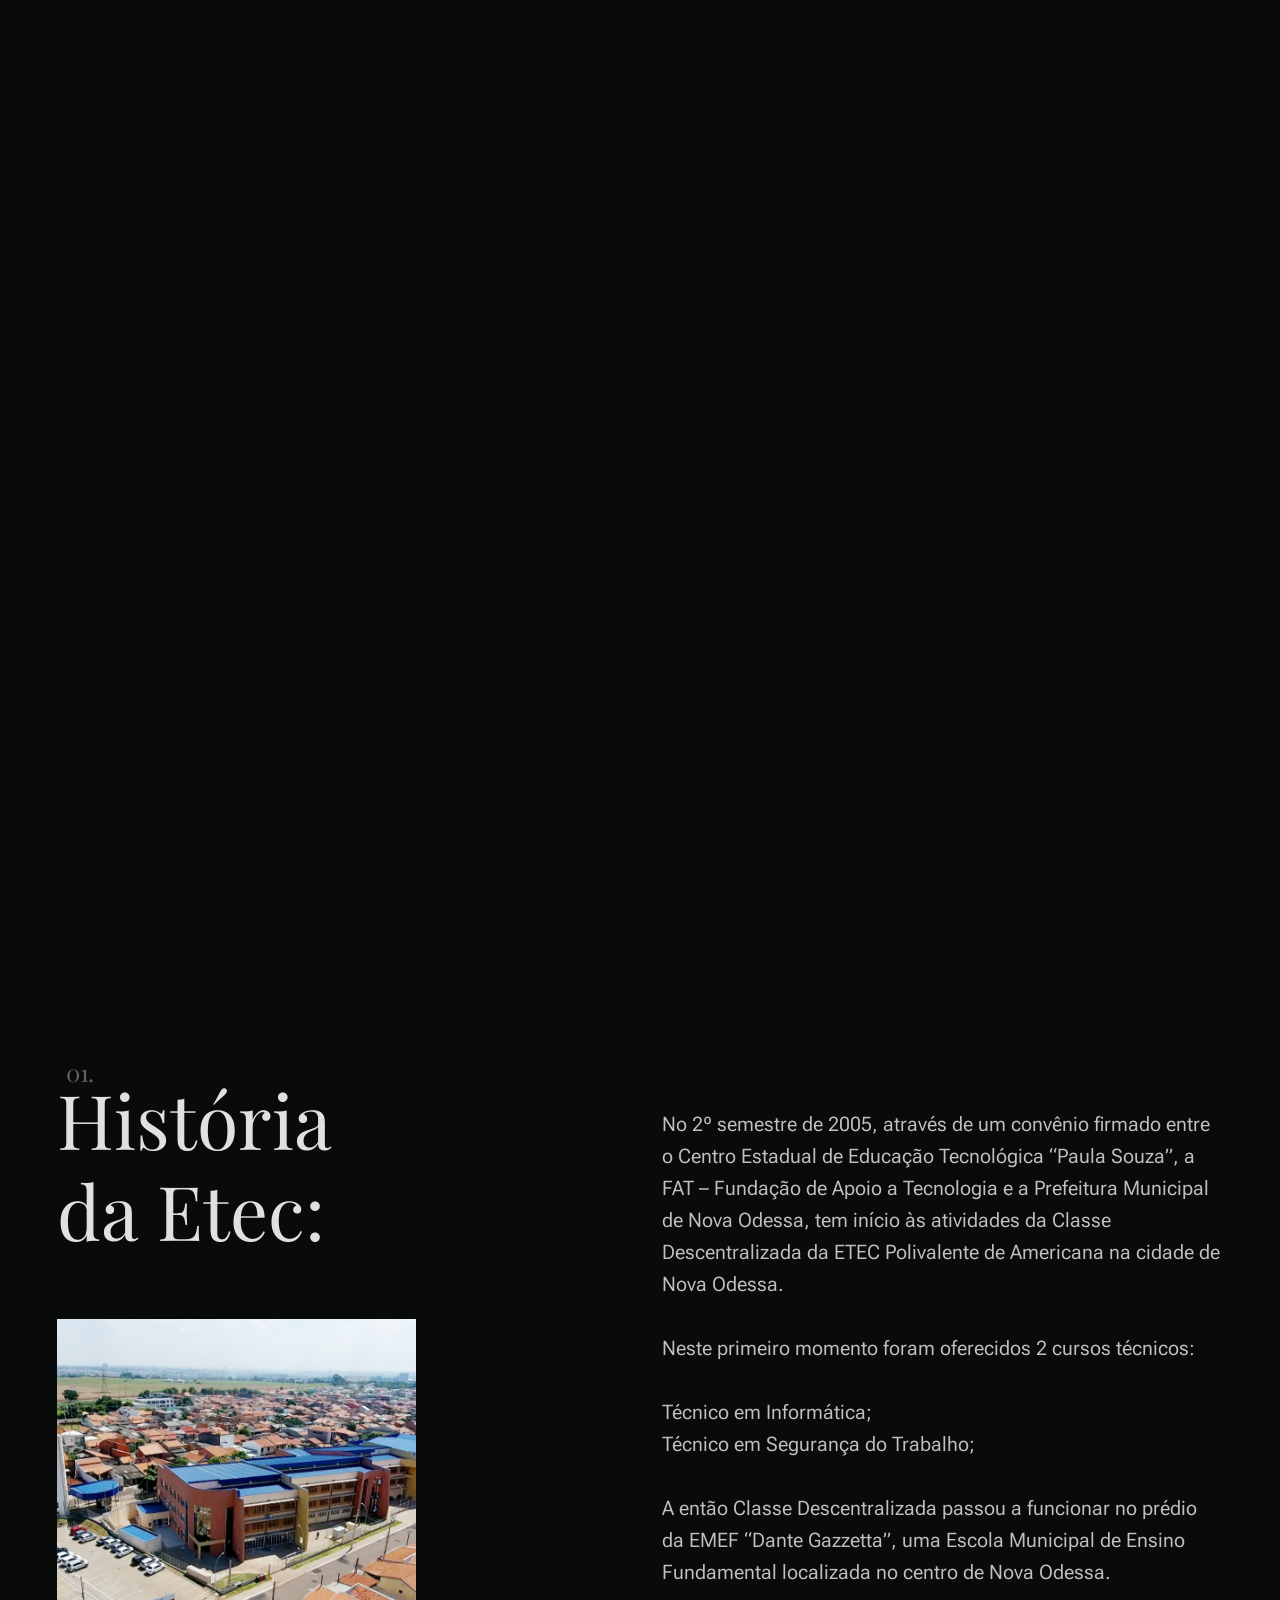
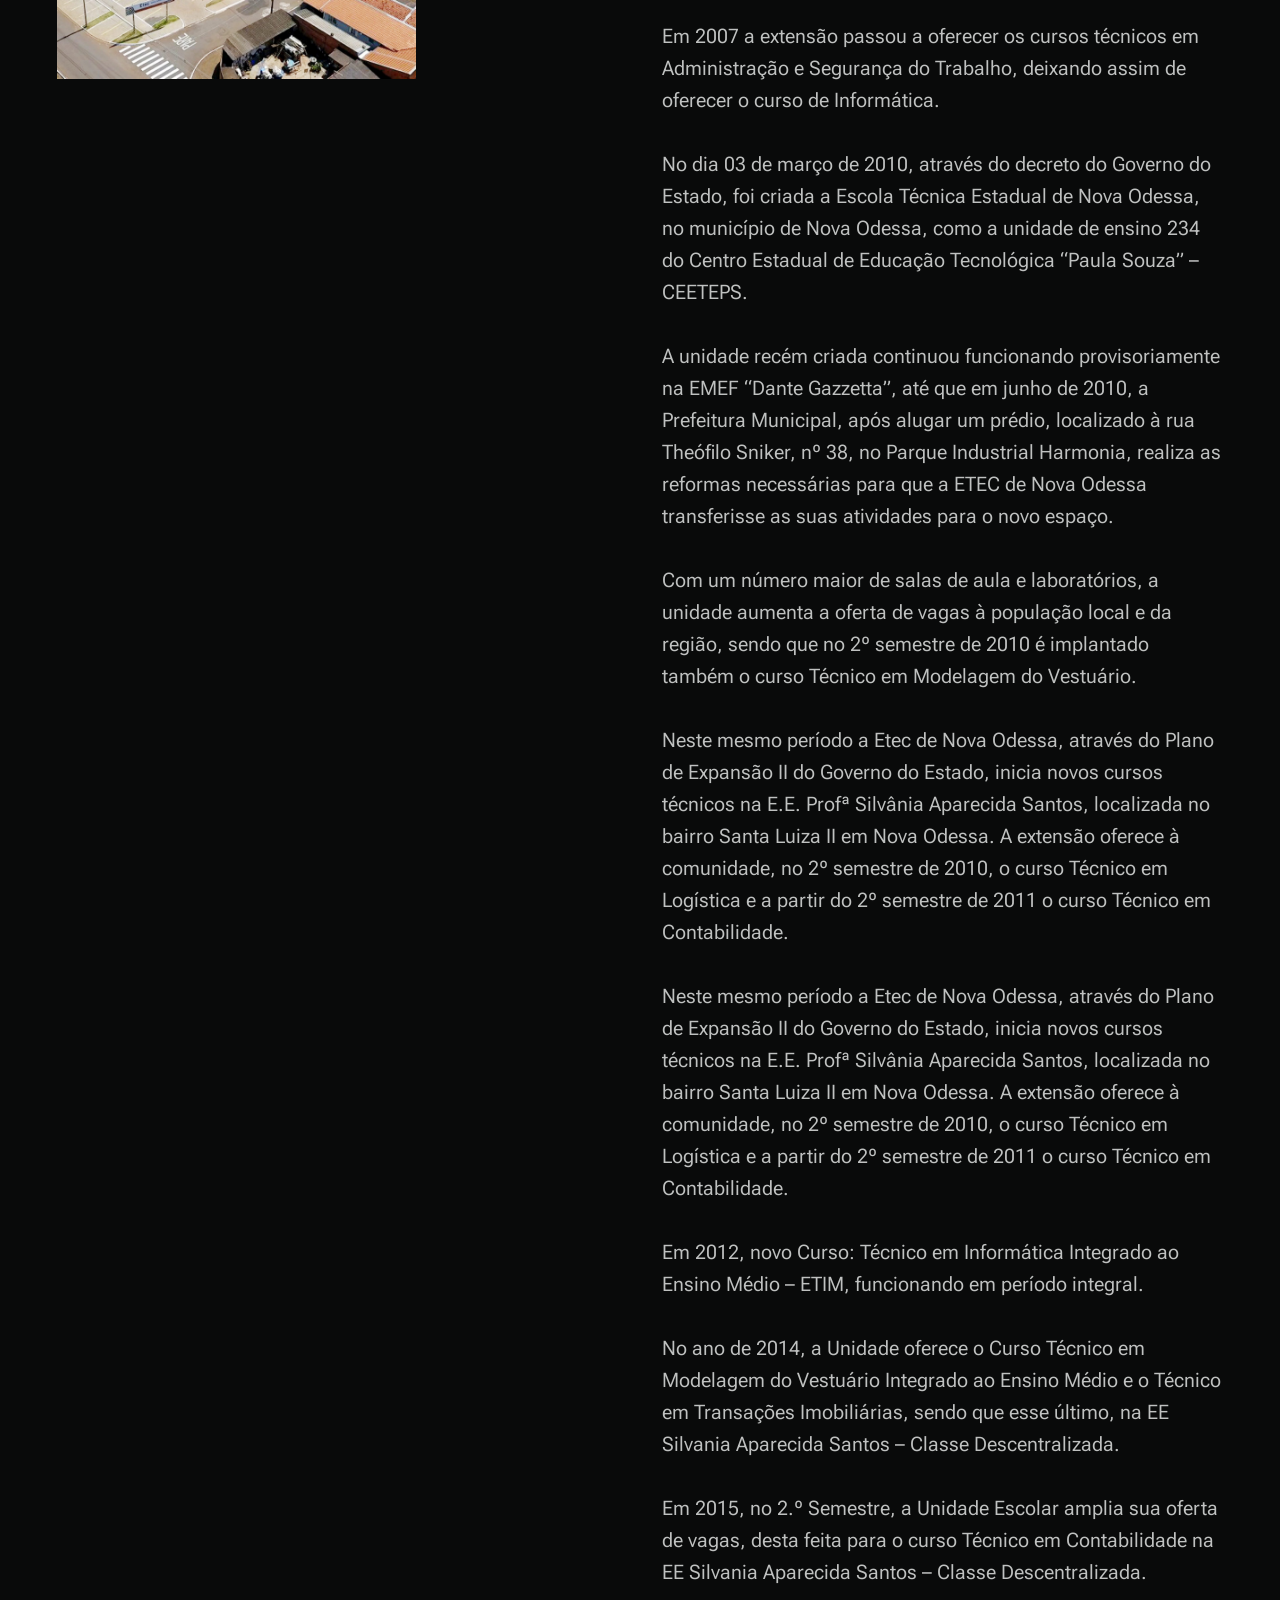
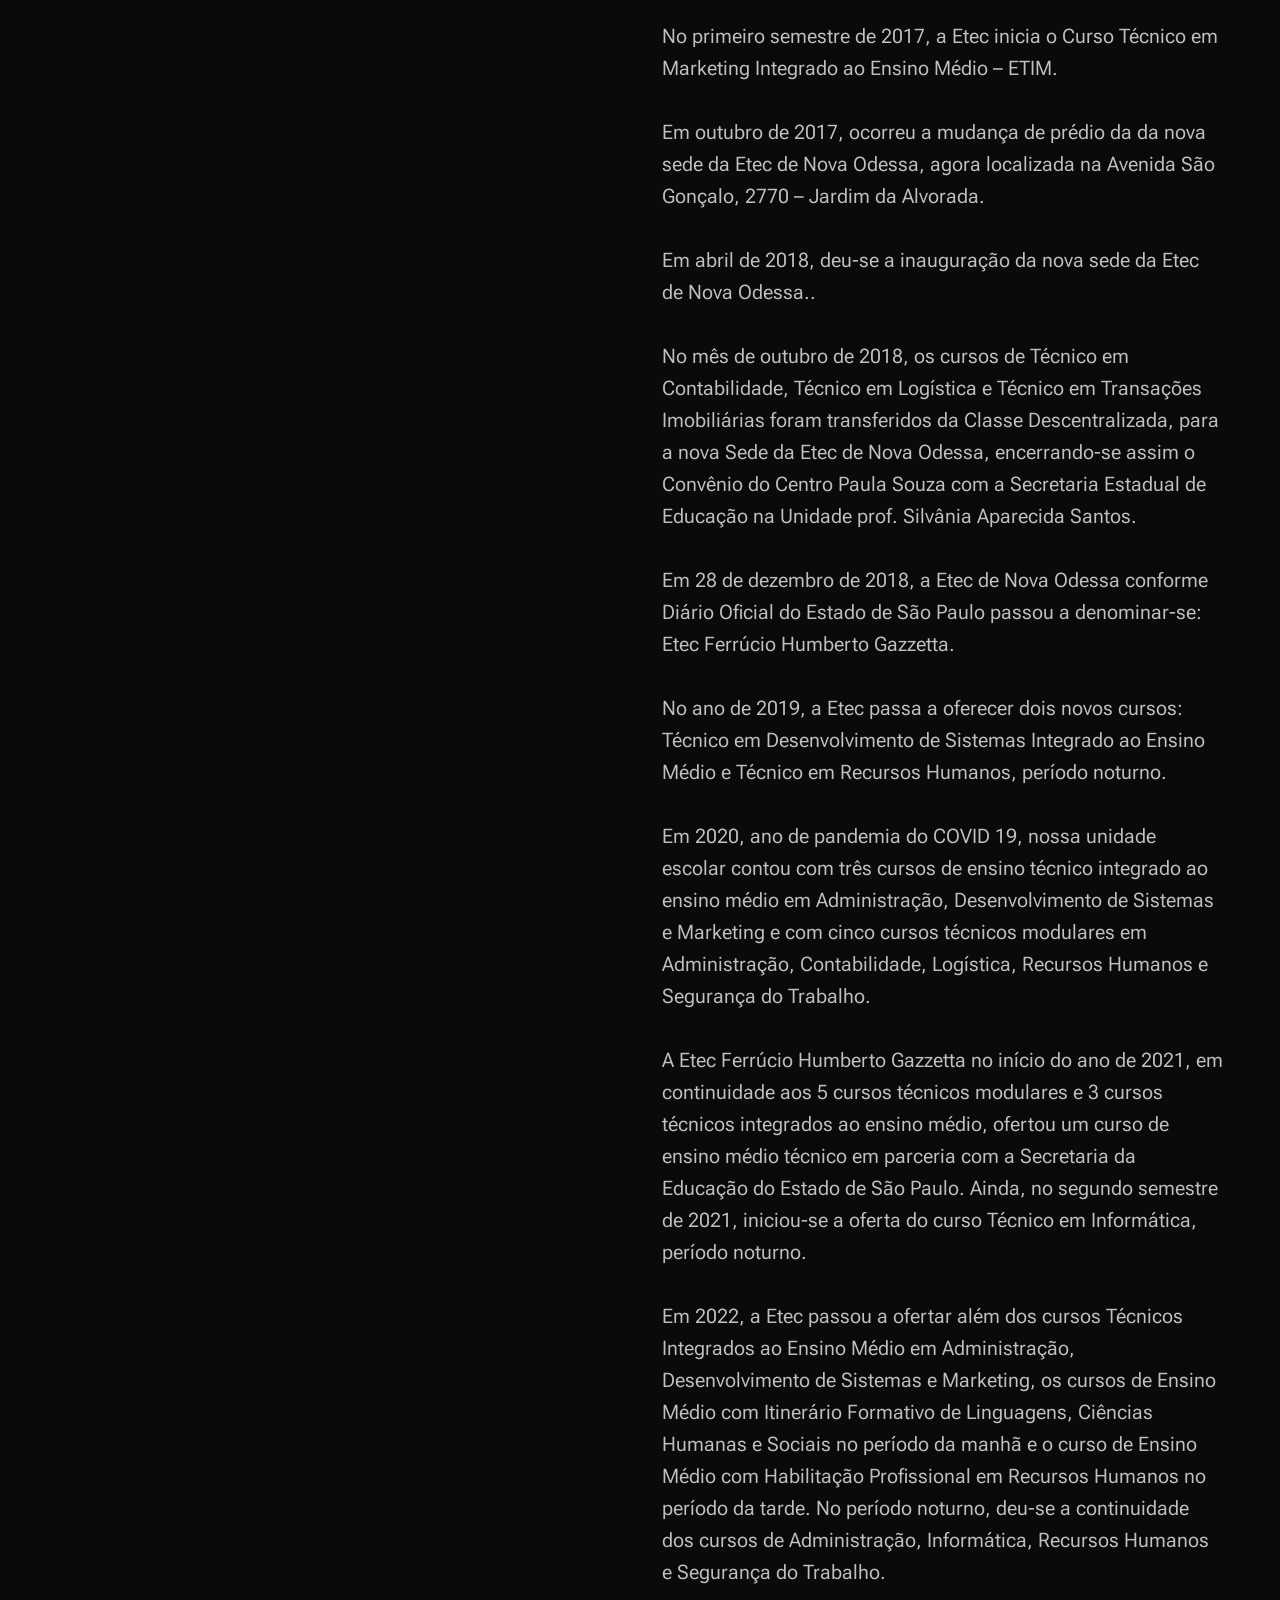
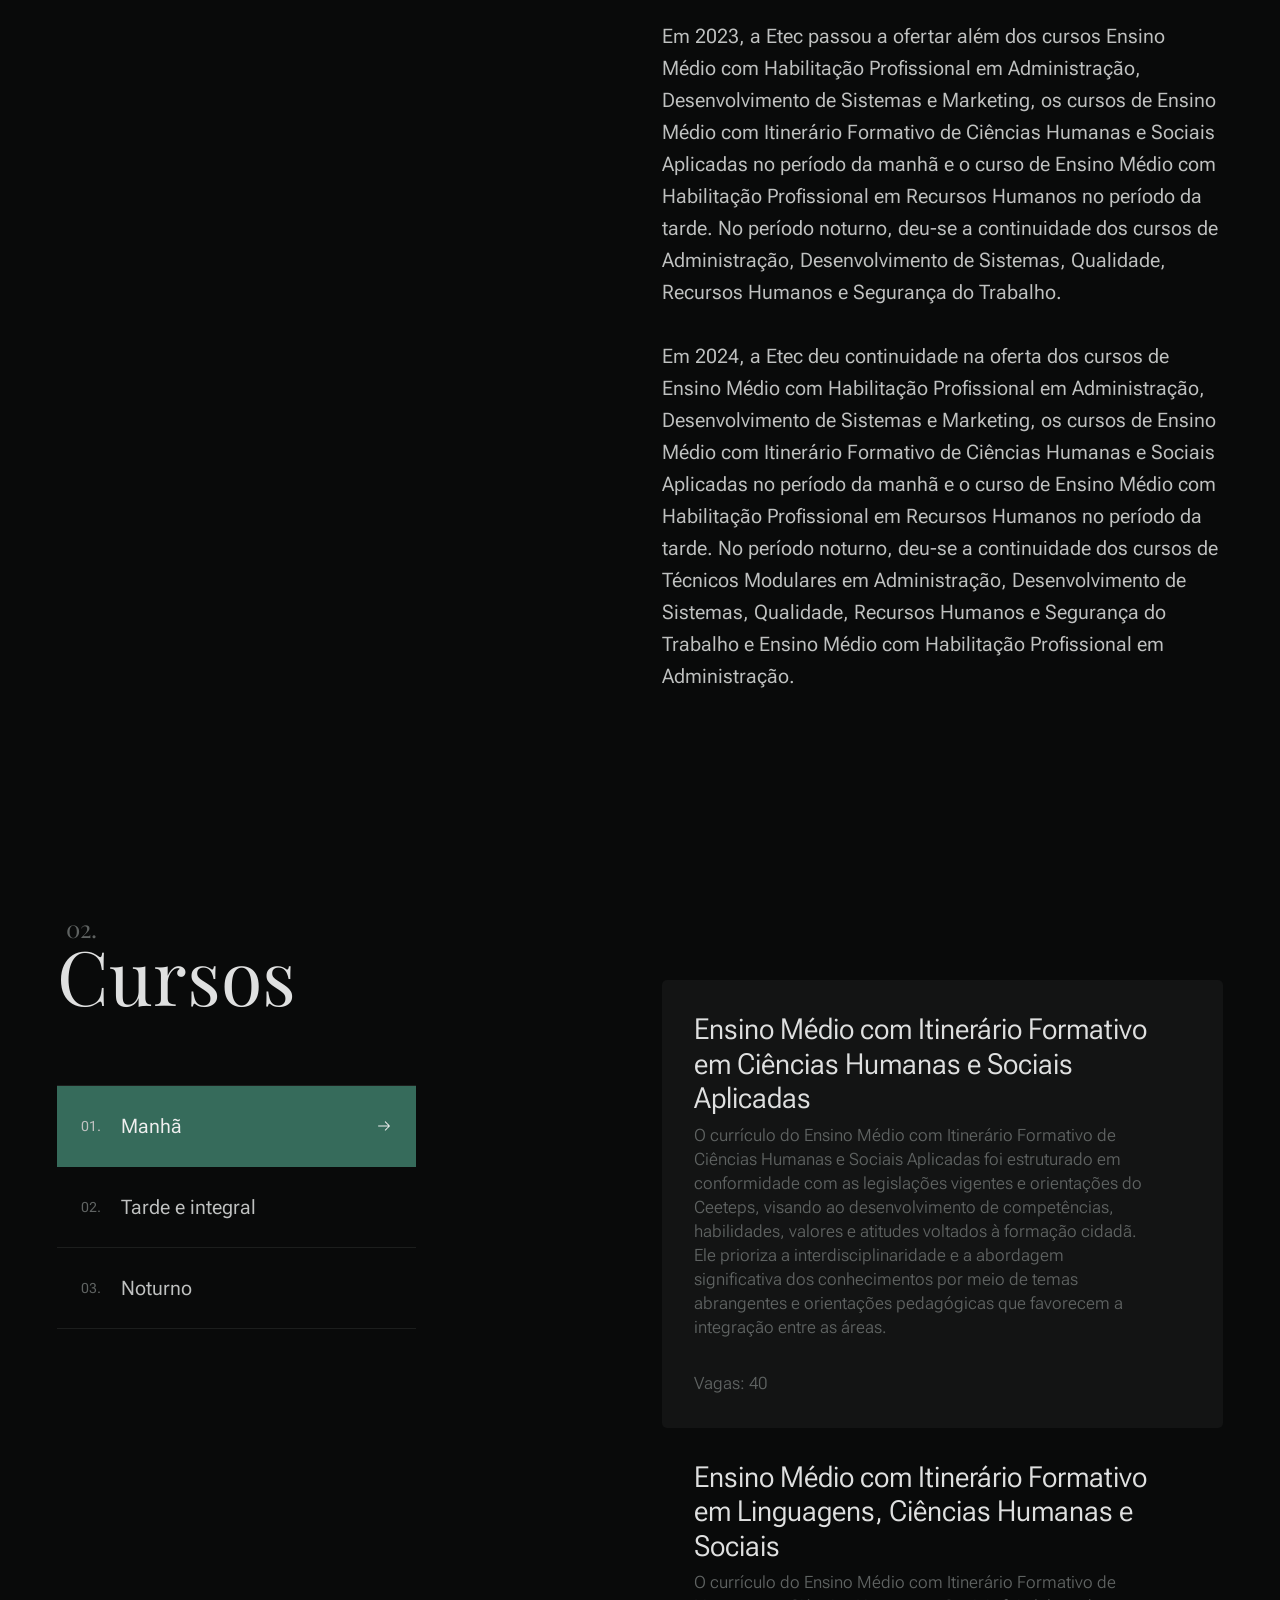
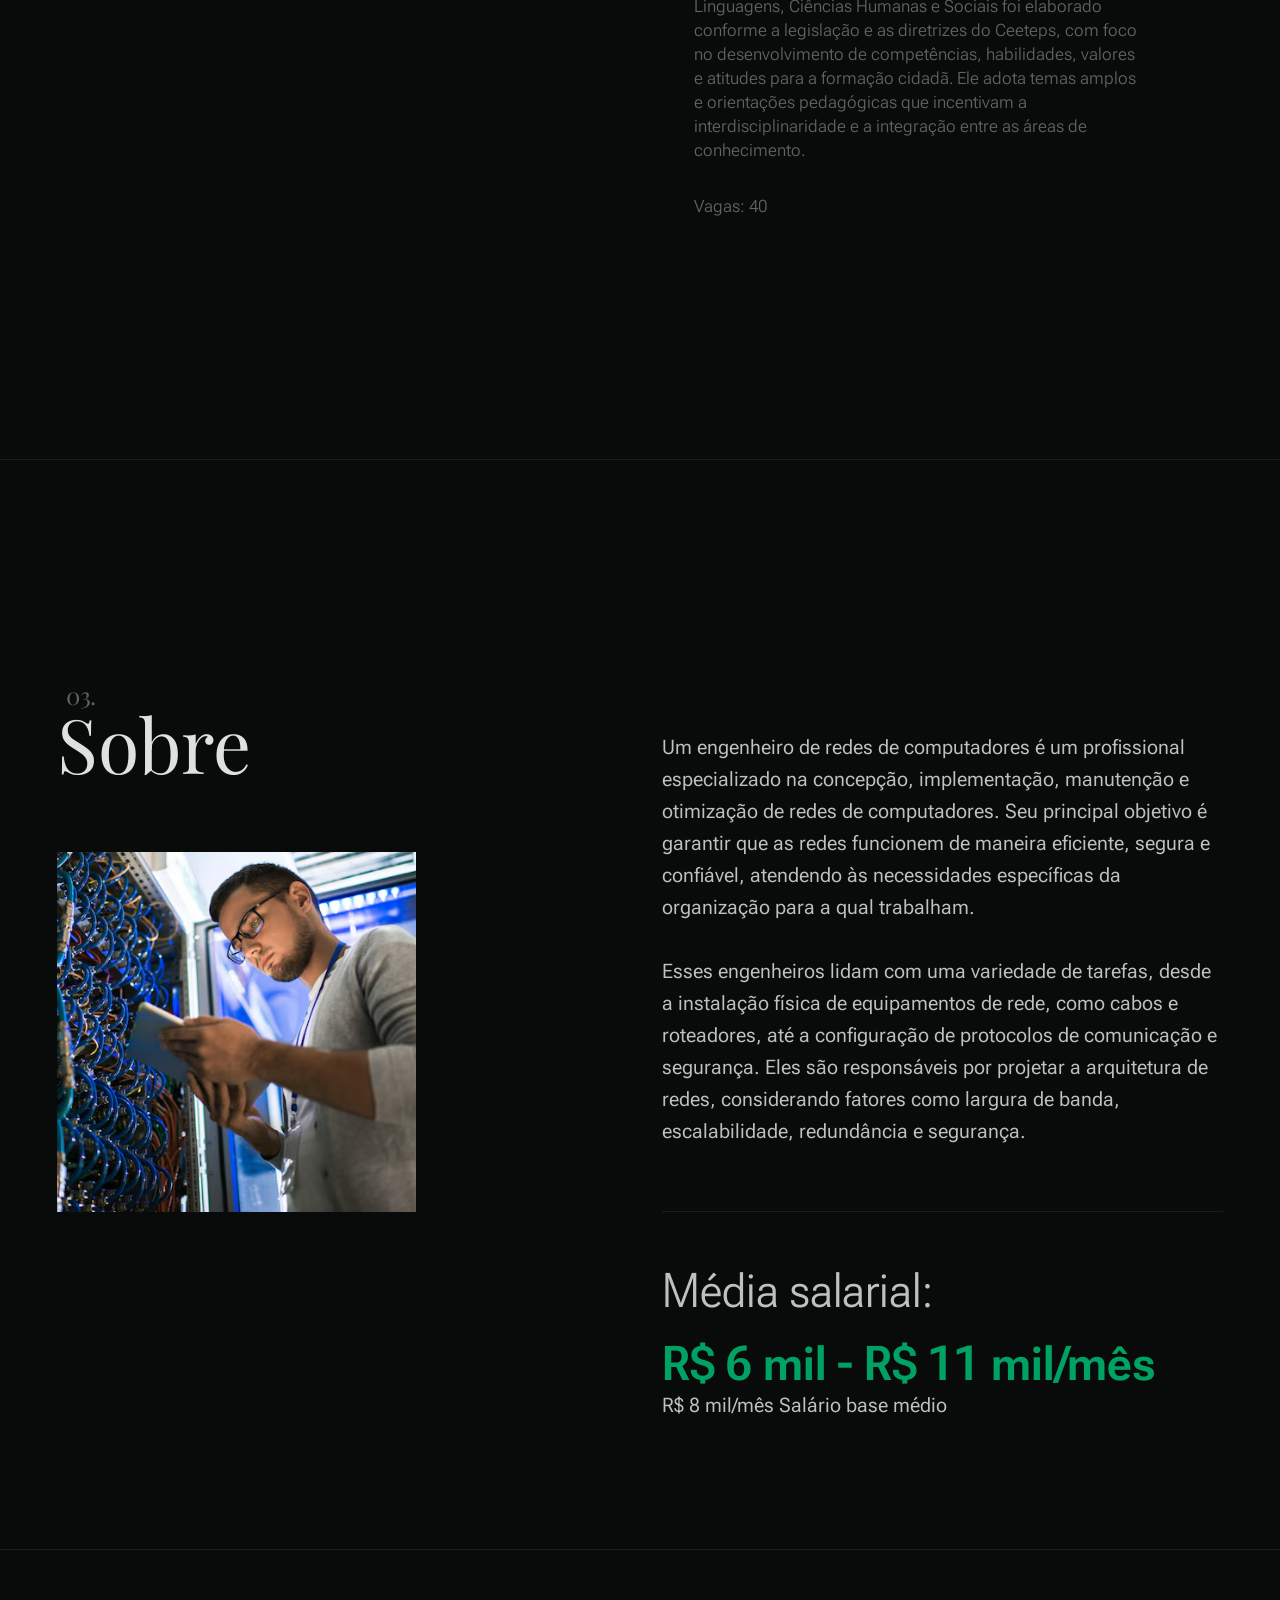
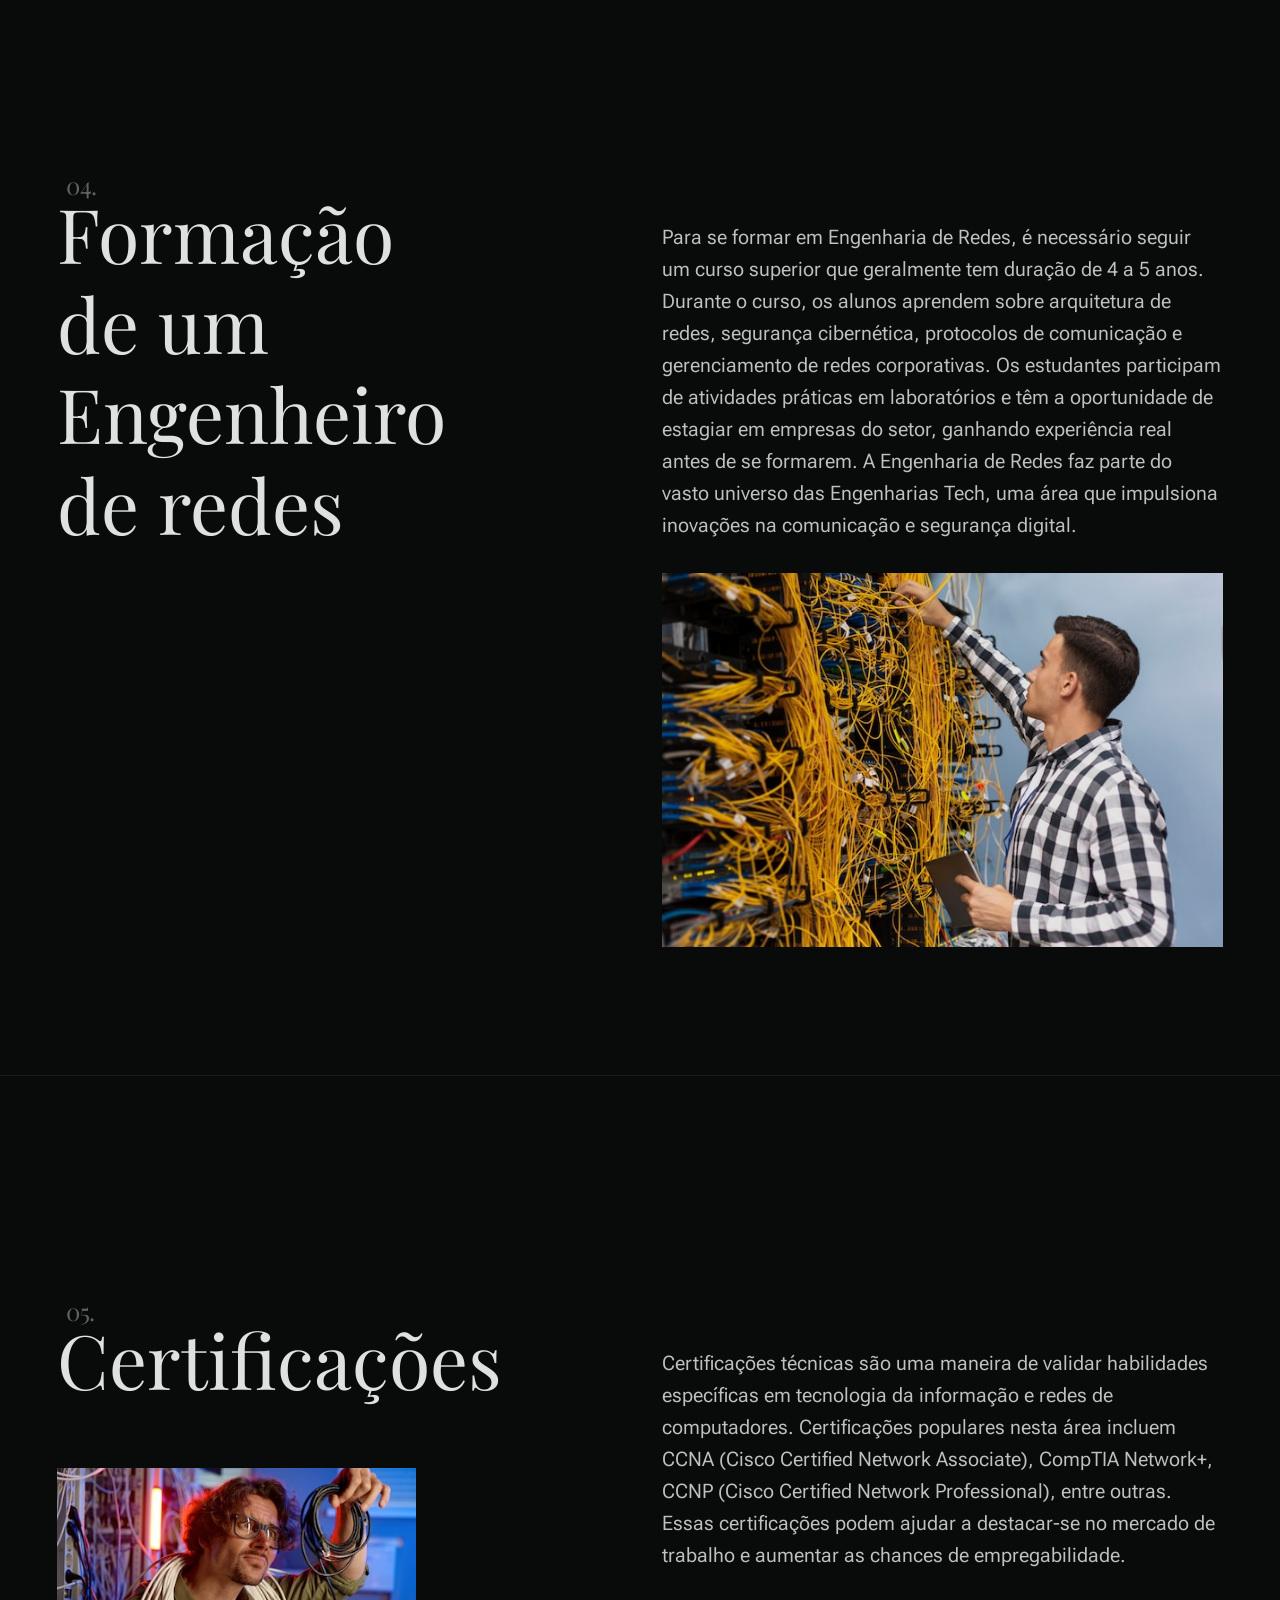
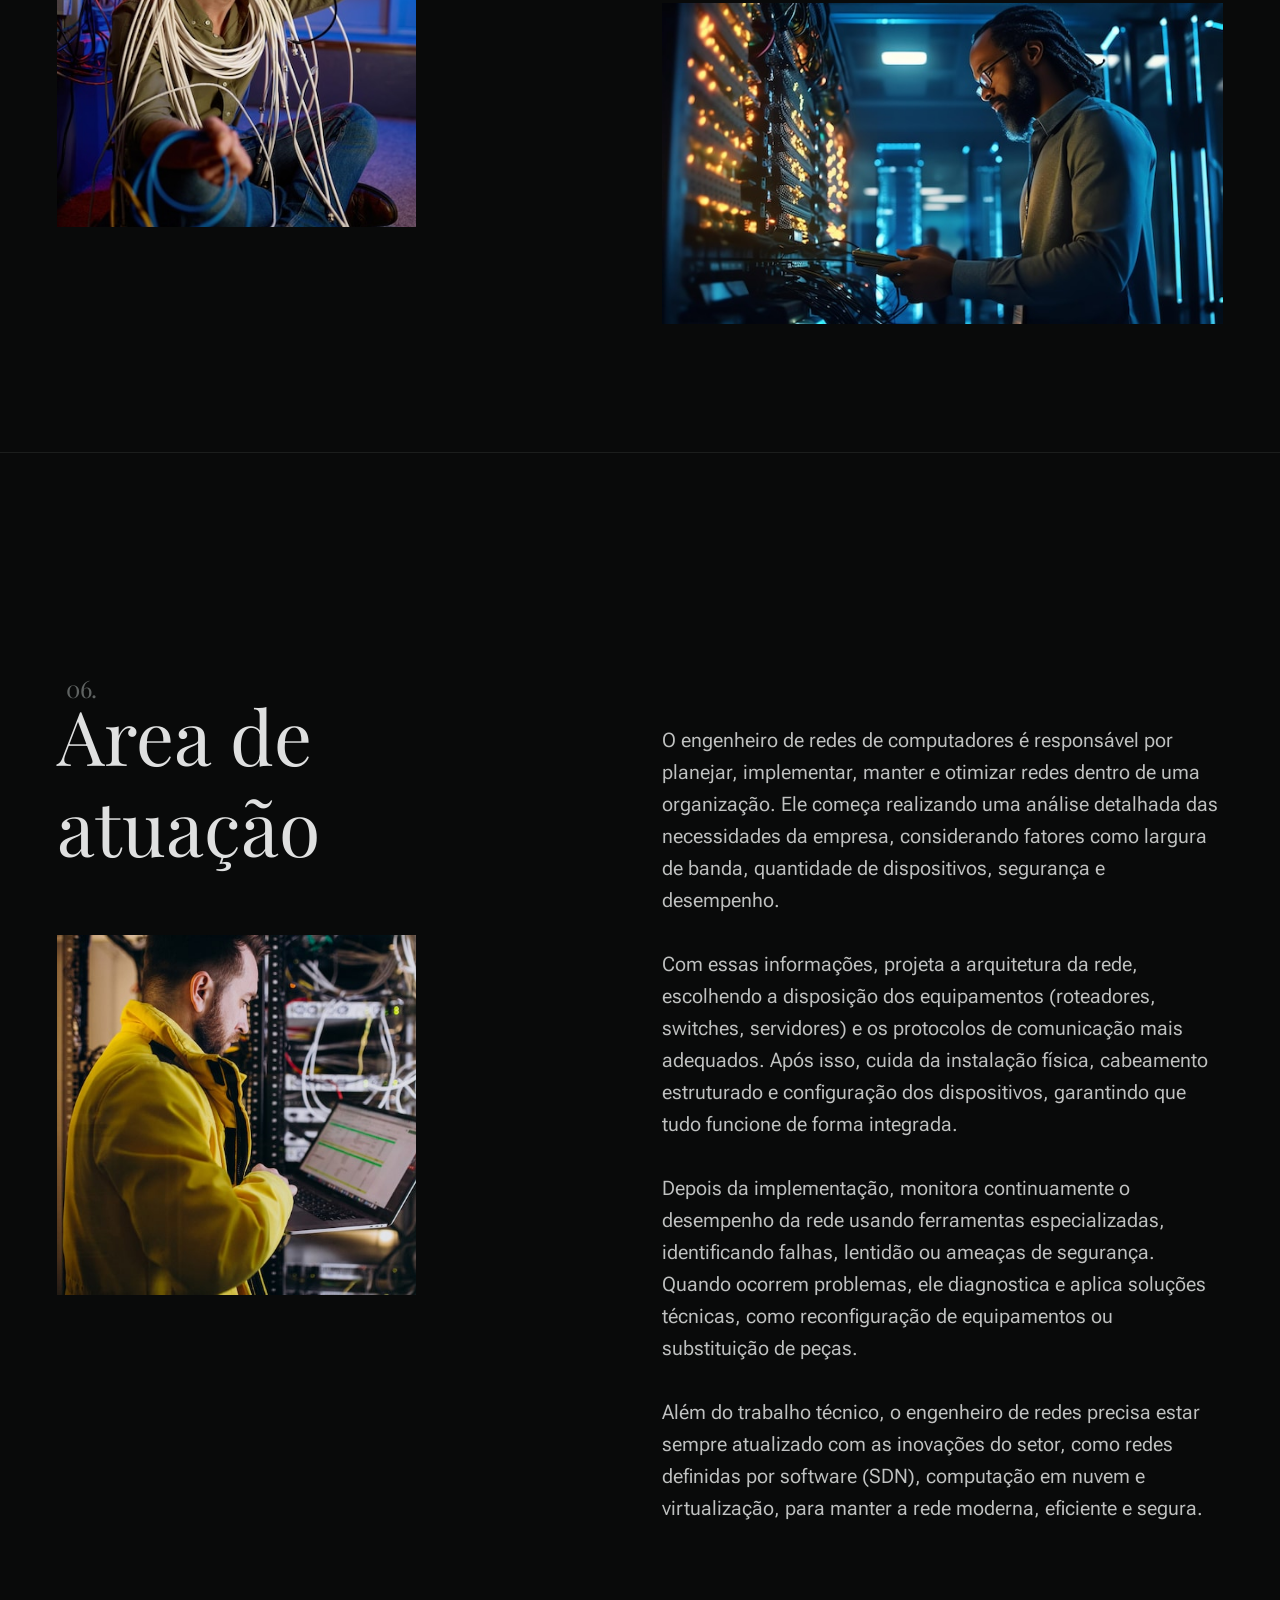
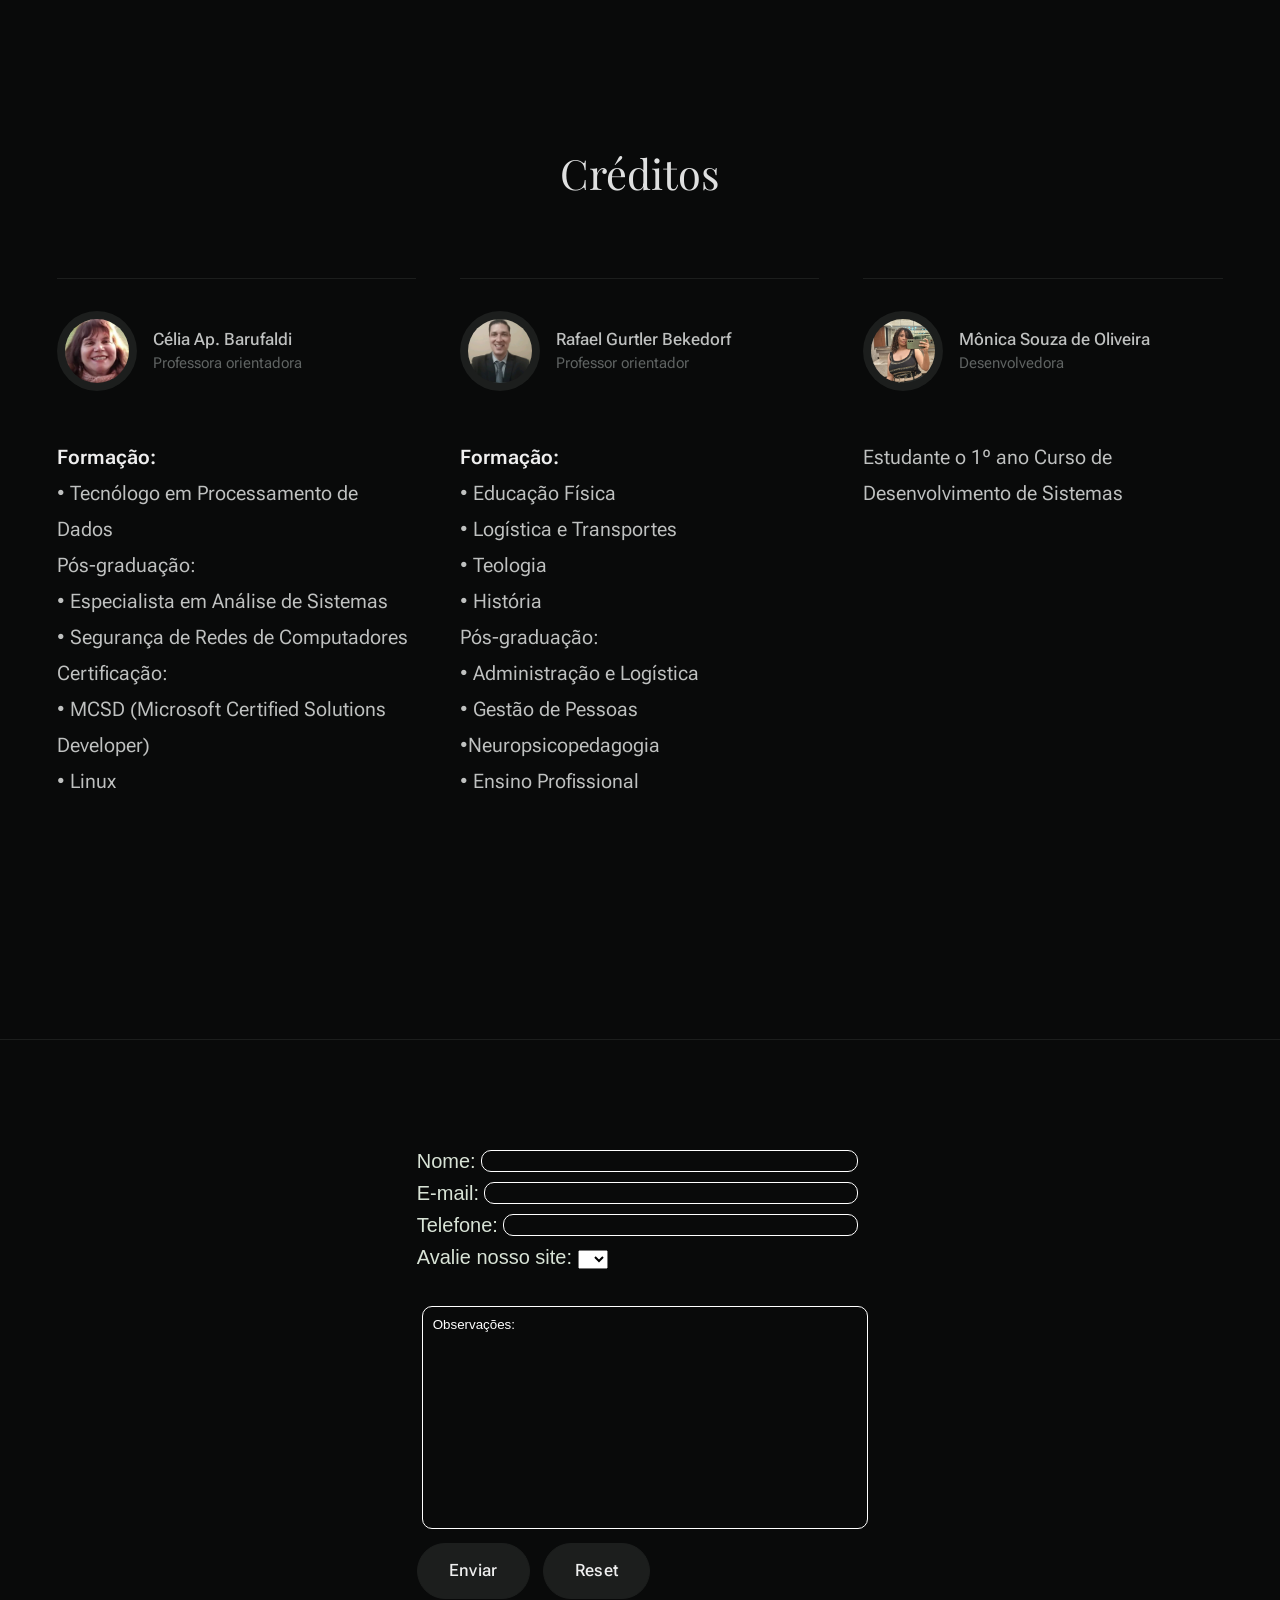
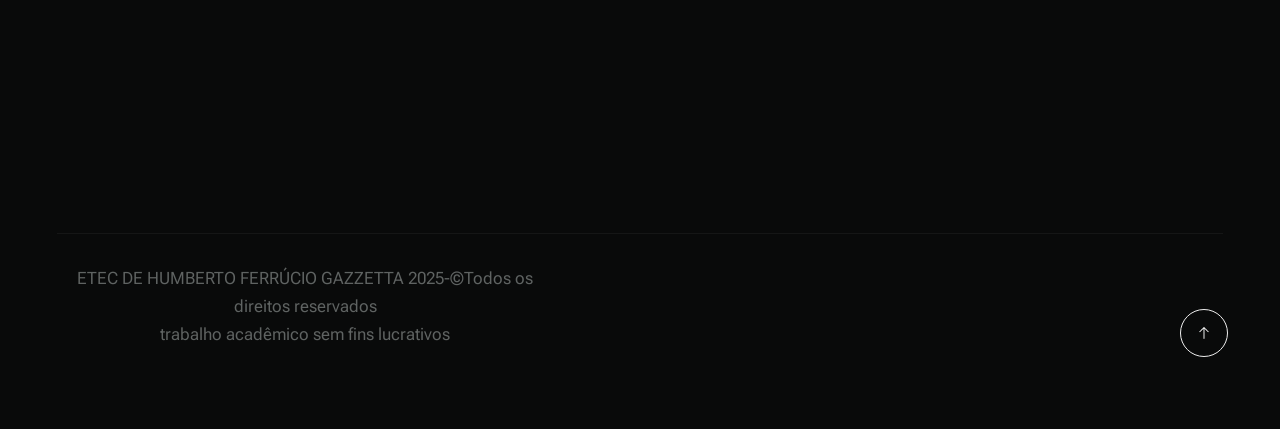
==== commit d1f3c827: "Update index.html" ====
--- a/index.html
+++ b/index.html
@@ -4,9 +4,9 @@
 
     <!--- basic page needs
     ================================================== -->
+    <title>Engenheiro de redes</title>
     <meta charset="utf-8">
     <meta name="viewport" content="width=device-width, initial-scale=1">
-    <title>Engenheiro de redes</title>
 
     <script>
         document.documentElement.classList.remove('no-js');
@@ -409,6 +409,8 @@
                                             habilidades, valores e atitudes voltados à formação cidadã. Ele prioriza a interdisciplinaridade e a abordagem
                                             significativa dos conhecimentos por meio de temas abrangentes e orientações pedagógicas que favorecem a integração entre
                                             as áreas.
+                                            <br>
+                                            <p>Vagas: 40</p>
                                         </p>
                                     </div>
                                     <!--<div class="menu-list__item-price">
@@ -423,6 +425,8 @@
                                             legislação e as diretrizes do Ceeteps, com foco no desenvolvimento de competências, habilidades, valores e atitudes para
                                             a formação cidadã. Ele adota temas amplos e orientações pedagógicas que incentivam a interdisciplinaridade e a
                                             integração entre as áreas de conhecimento.
+                                            <br>
+                                            <p>Vagas: 40</p>
                                         </p>
                                     </div>
                             </ul> <!-- end menu-list -->
@@ -445,6 +449,9 @@
                                             sistemas. Constrói, documenta, realiza testes e mantém sistemas de informação. Utiliza ambientes de
                                             desenvolvimento e linguagens de programação específica. Modela, implementa e mantém bancos de
                                             dados.
+                                            
+                                            <br>
+                                            <p>Vagas: 40</p>
                                         </p>
                                     </div>
                                 </li>
@@ -457,6 +464,9 @@
                                         controla materiais, acompanha níveis de eficiência e produtividade, presta atendimento a clientes e
                                         elabora fluxo de caixa. Trabalha em equipe, otimiza recursos, propõe inovações e adota postura ética
                                         na condução das relações e atividades.
+                                            
+                                            <br>
+                                            <p>Vagas: 40</p>
                                         </p>
                                     </div>
                                 </li>
@@ -468,6 +478,9 @@
                                             consumidor e suas tendências; monitora os concorrentes, as ameaças e as oportunidades no
                                             segmento de atuação da organização. Desenvolve e alinha oferta de produtos e serviços da empresa
                                             às mudanças constantes, às necessidades e aos desejos do consumidor. 
+                                            
+                                            <br>
+                                            <p>Vagas: 40</p>
                                         </p>
                                     </div>
 
@@ -480,6 +493,9 @@
                                         pessoas e auxilia no processo de recrutamento e seleção de pessoal. Elabora documentos
                                         administrativos, confere frequência, benefícios concedidos, afastamentos, férias e transferências de
                                         funcionários
+                                            
+                                            <br>
+                                            <p>Vagas: 40</p>
                                         </p>
                                     </di>
                                 </li>
@@ -503,6 +519,9 @@
                                         materiais e produtivos. Executa as rotinas administrativas, controla materiais, acompanha níveis de eficiência e
                                         produtividade, presta atendimento a clientes e elabora fluxo de caixa. Trabalha em equipe, otimiza recursos, propõe
                                         inovações e adota postura ética na condução das relações e atividades.
+                                            
+                                            <br>
+                                            <p>Vagas: 40</p>
                                         </p>
                                     </div>
                                 </li>
@@ -514,6 +533,9 @@
                                     aos trâmites legais e logísticos de importação e exportação, assim como realiza o desembaraço de mercadorias, requisita vistoria
                                     aduaneira, formaliza desistência, elabora e encaminha o pagamento de taxas, impostos e apresenta documentos à Receita Federal e
                                     demais órgãos pertinentes.
+                                            
+                                            <br>
+                                            <p>Vagas: 40</p>
                                         </p>
                                     </div>
                                 </li>
@@ -526,6 +548,9 @@
                                         Auxilia no dimensionamento de requisitos e funcionalidades em projetos de sistemas. Realiza testes
                                         funcionais de programas de computador e aplicativos. Executa manutenção de programas de
                                         computador. Modela, implementa e mantém bancos de dados.
+                                            
+                                            <br>
+                                            <p>Vagas: 40</p>
                                         </p>
                                     </div>
                                 </li>
@@ -537,6 +562,9 @@
                                         Monta estruturas de banco de dados e codifica programas. Projeta, implanta e realiza manutenção de
                                         sistemas e aplicações. Seleciona recursos de trabalho, linguagens de programação, ferramentas e
                                         metodologias para o desenvolvimento de sistemas.
+                                            
+                                            <br>
+                                            <p>Vagas: 40</p>
                                         </p>
                                     </div>
                                 </li>
@@ -548,6 +576,9 @@
                                         normas e procedimentos técnicos de qualidade e de segurança específicos da área de atuação.
                                         Auxilia no desenvolvimento de manuais, procedimentos, diagnósticos e relatórios de processos de
                                         controle da qualidade da organização. Inspeciona e realiza testes em processos, produtos e serviços.
+                                            
+                                            <br>
+                                            <p>Vagas: 40</p>
                                         </p>
                                     </div>
                                 </li>
@@ -561,6 +592,9 @@
                                         Administrar pessoal, promover ações de treinamento, identificar e sugerir plano de benefícios e atuar
                                         nos processos de recrutamento, seleção e integração, assessorar as relações de trabalho e sistemas
                                         de avaliação de desempenho.
+                                            
+                                            <br>
+                                            <p>Vagas: 40</p>
                                         </p>
                                     </div>
                                 </li>
@@ -571,6 +605,9 @@
                                         A especificidade do Curso Técnico em Segurança do Trabalho tem formação específica que envolve
                                             toda a parte de segurança da empresa com análise constante do cumprimento das normas
                                             técnicas brasileiras e regulamentadoras. 
+                                            
+                                            <br>
+                                            <p>Vagas: 40</p>
                                         </p>
                                     </div>
                                 </li>
@@ -874,7 +911,7 @@
                     </div>
                     <textarea rows="20" name="obs" placeholder="Observações:"></textarea><br>
                     <input class="botao" type="submit" onclick="return validar()" value="Enviar">
-                    <input class="botao" type="reset" valule="Limpar">
+                    <input class="botao" type="reset" valule="Limpar" name="Limpar">
                     </font></form>
                 </div>             
             
@@ -882,7 +919,7 @@
                 
                 <div class="column xl-6 lg-12">
                     <p class="ss-copyright" align="center">
-                        <span>ETEC HUMBERTO FERRÚCIO GAZZETTA 2025-&copyTodos os direitos reservados<br>
+                        <span>ETEC DE HUMBERTO FERRÚCIO GAZZETTA 2025-&copyTodos os direitos reservados<br>
                     trabalho acadêmico sem fins lucrativos</span> 
                     </p>
                 </div>
@@ -907,4 +944,4 @@
     <script src="js/main.js"></script>
 
 </body>
-</html>+</html>
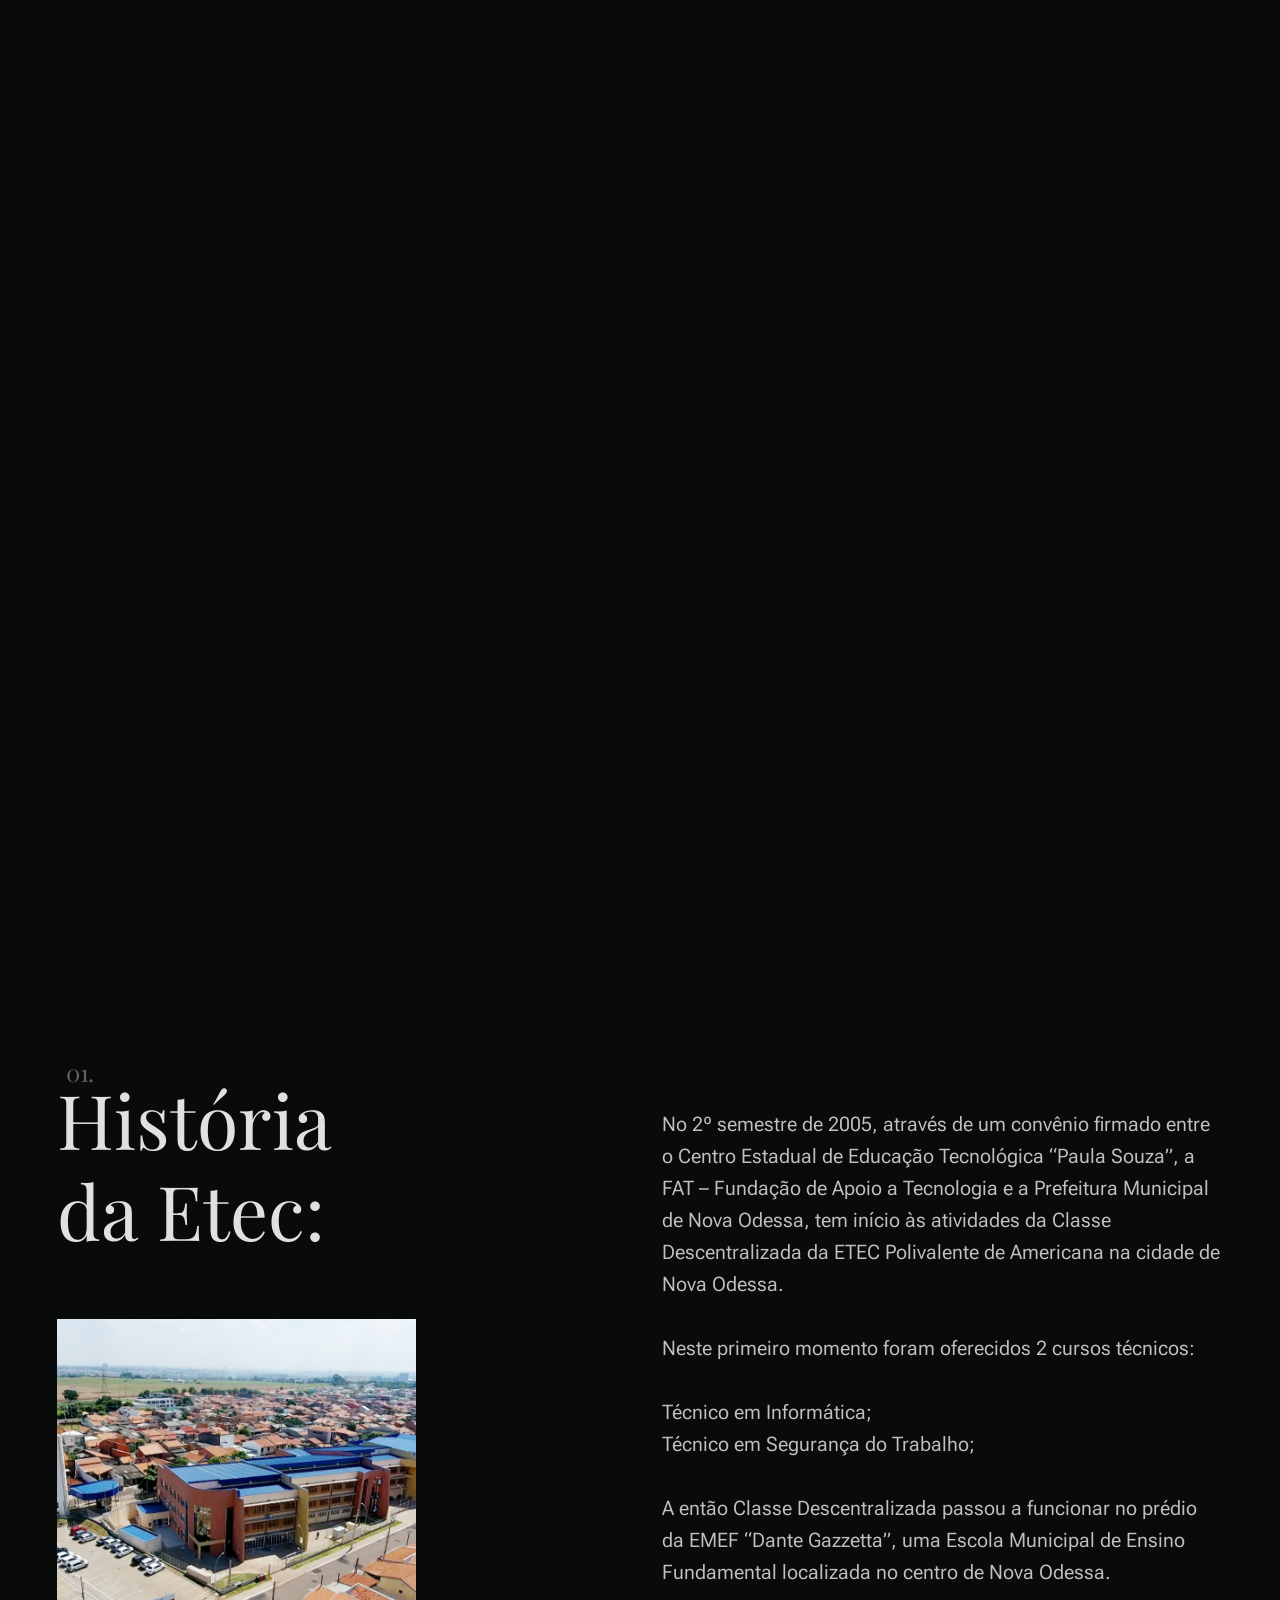
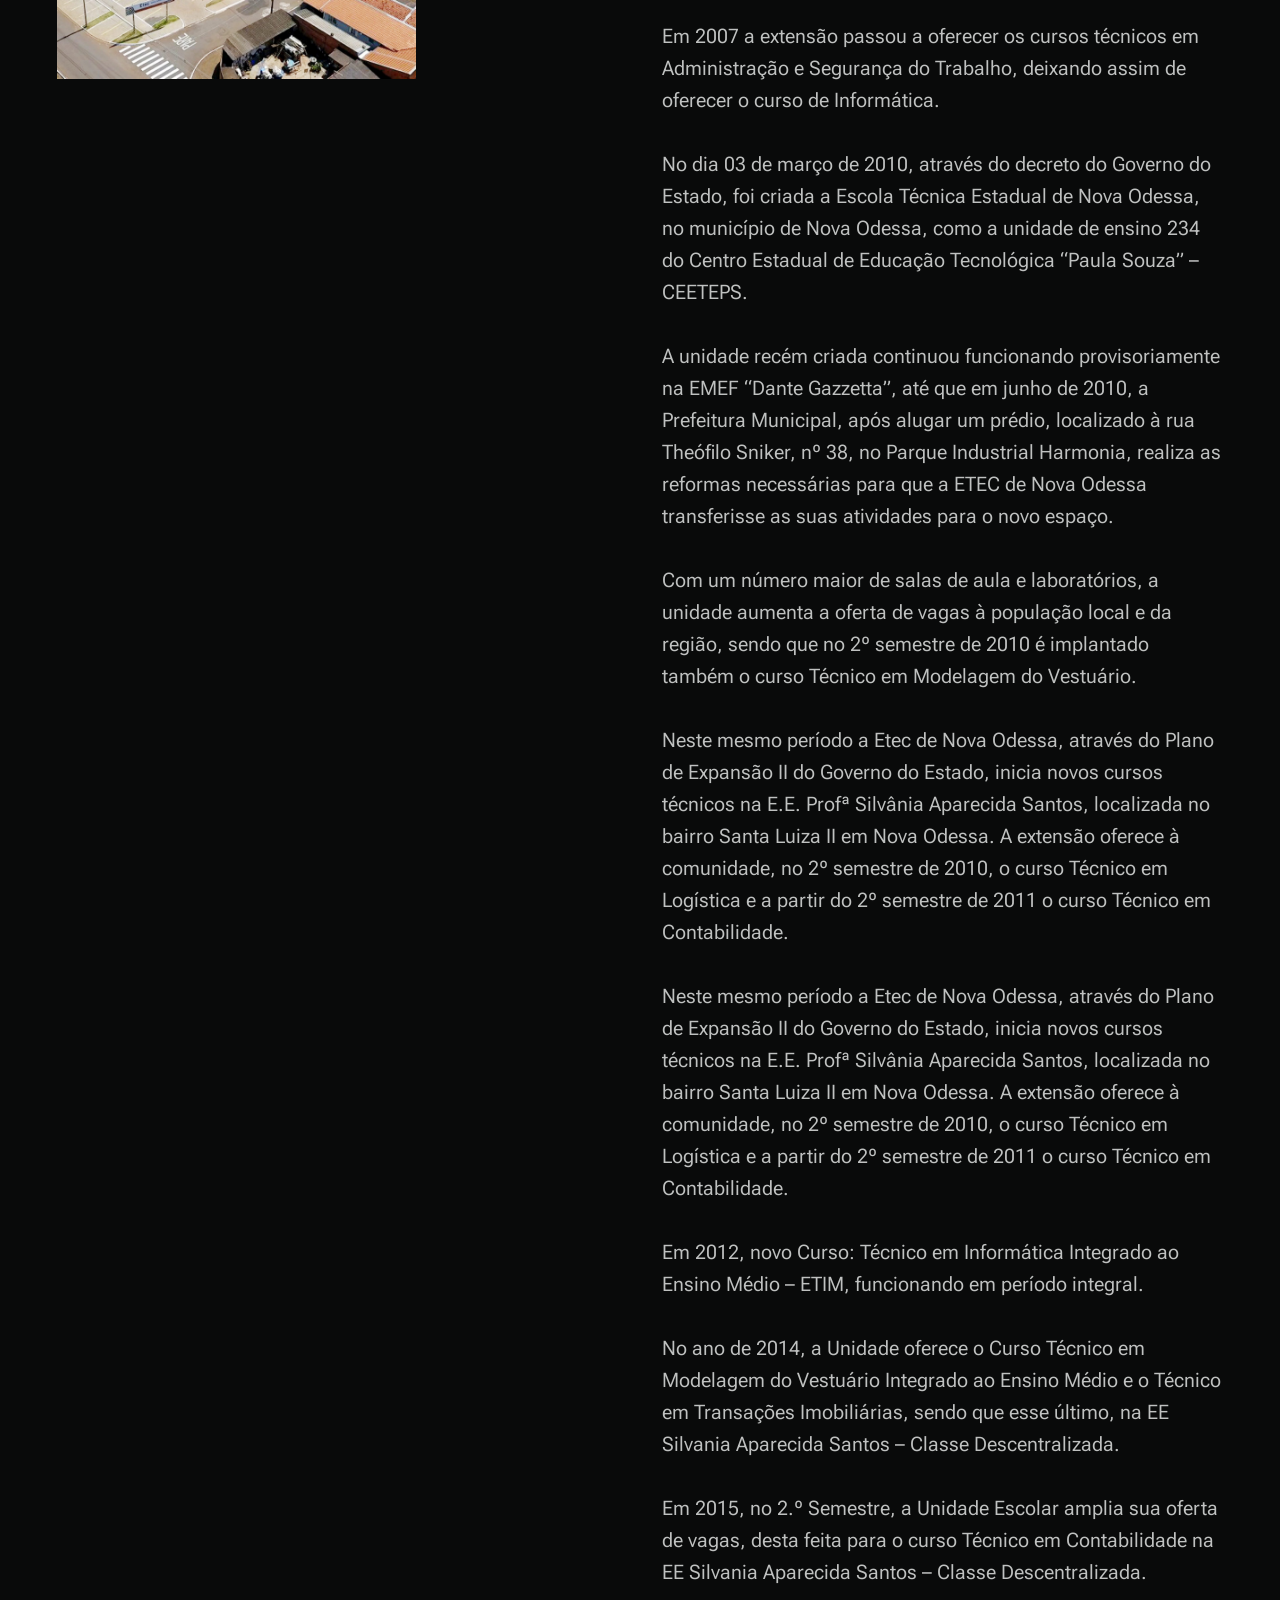
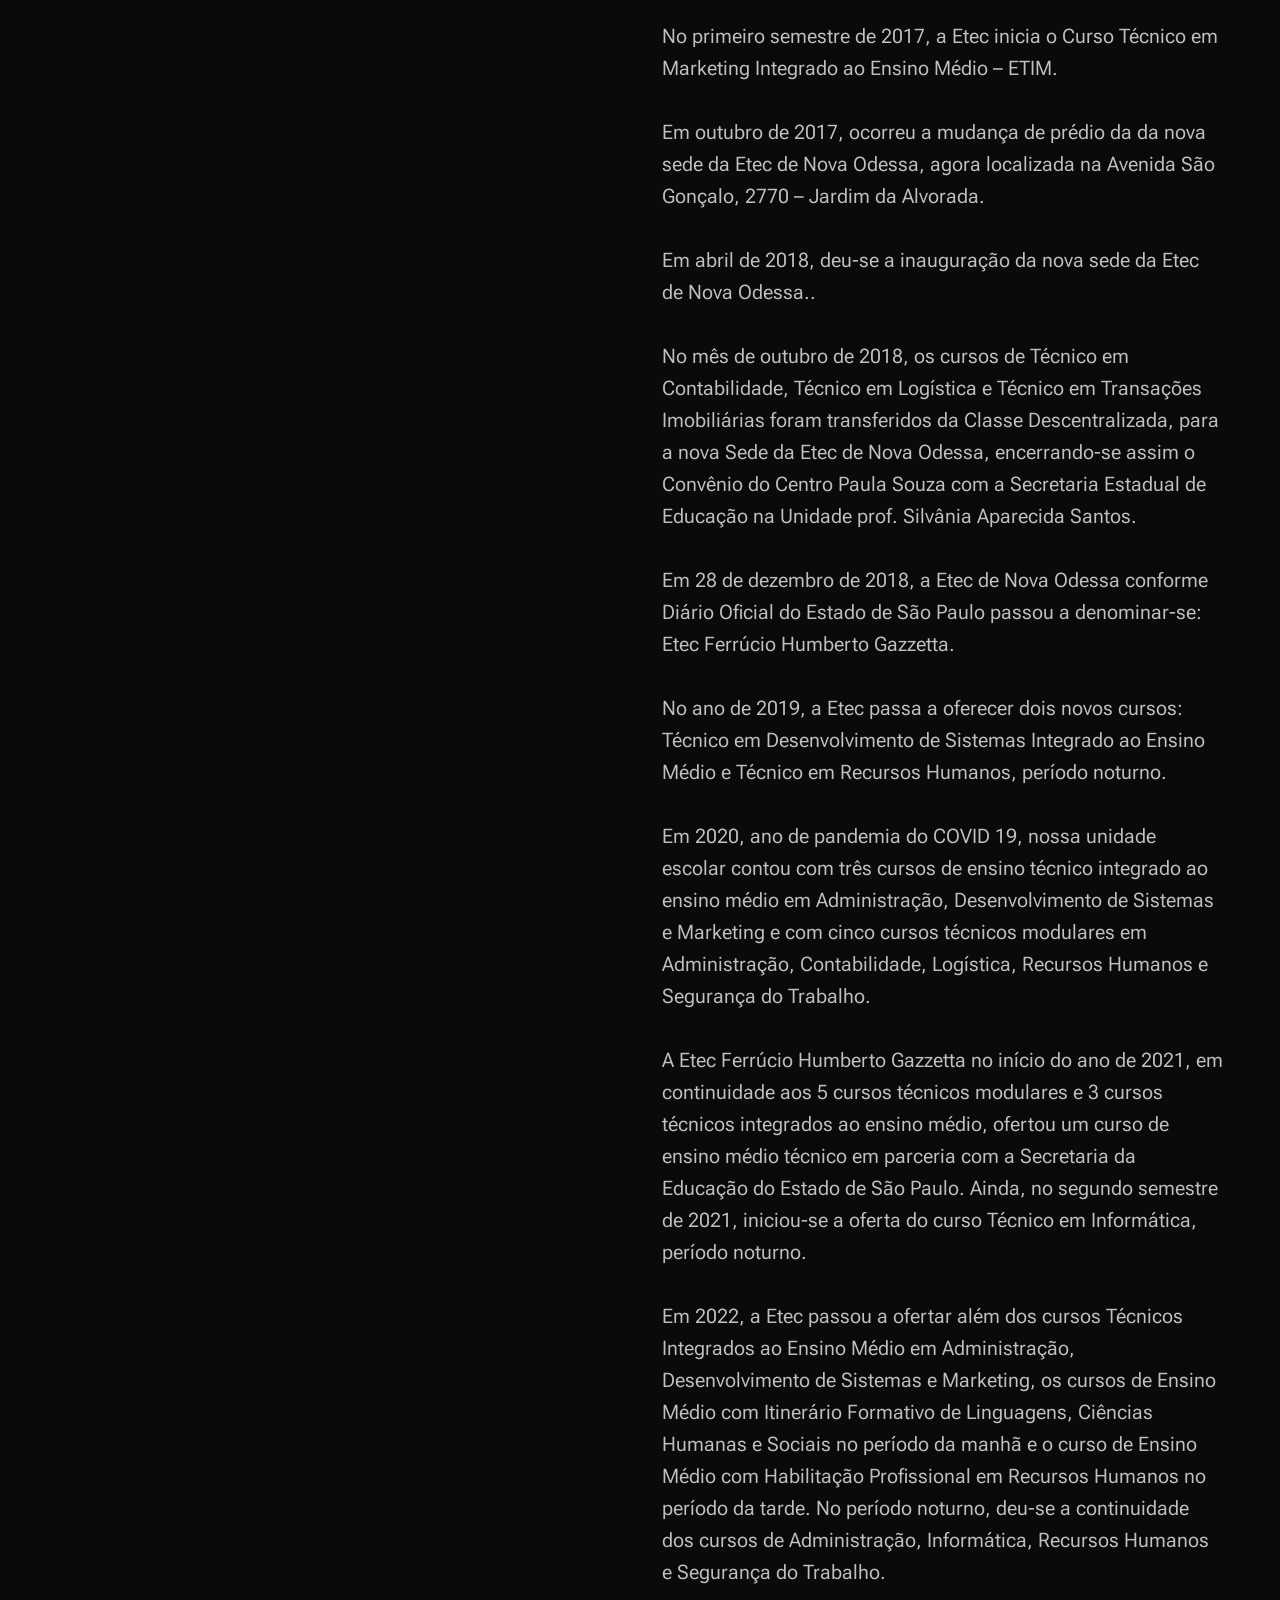
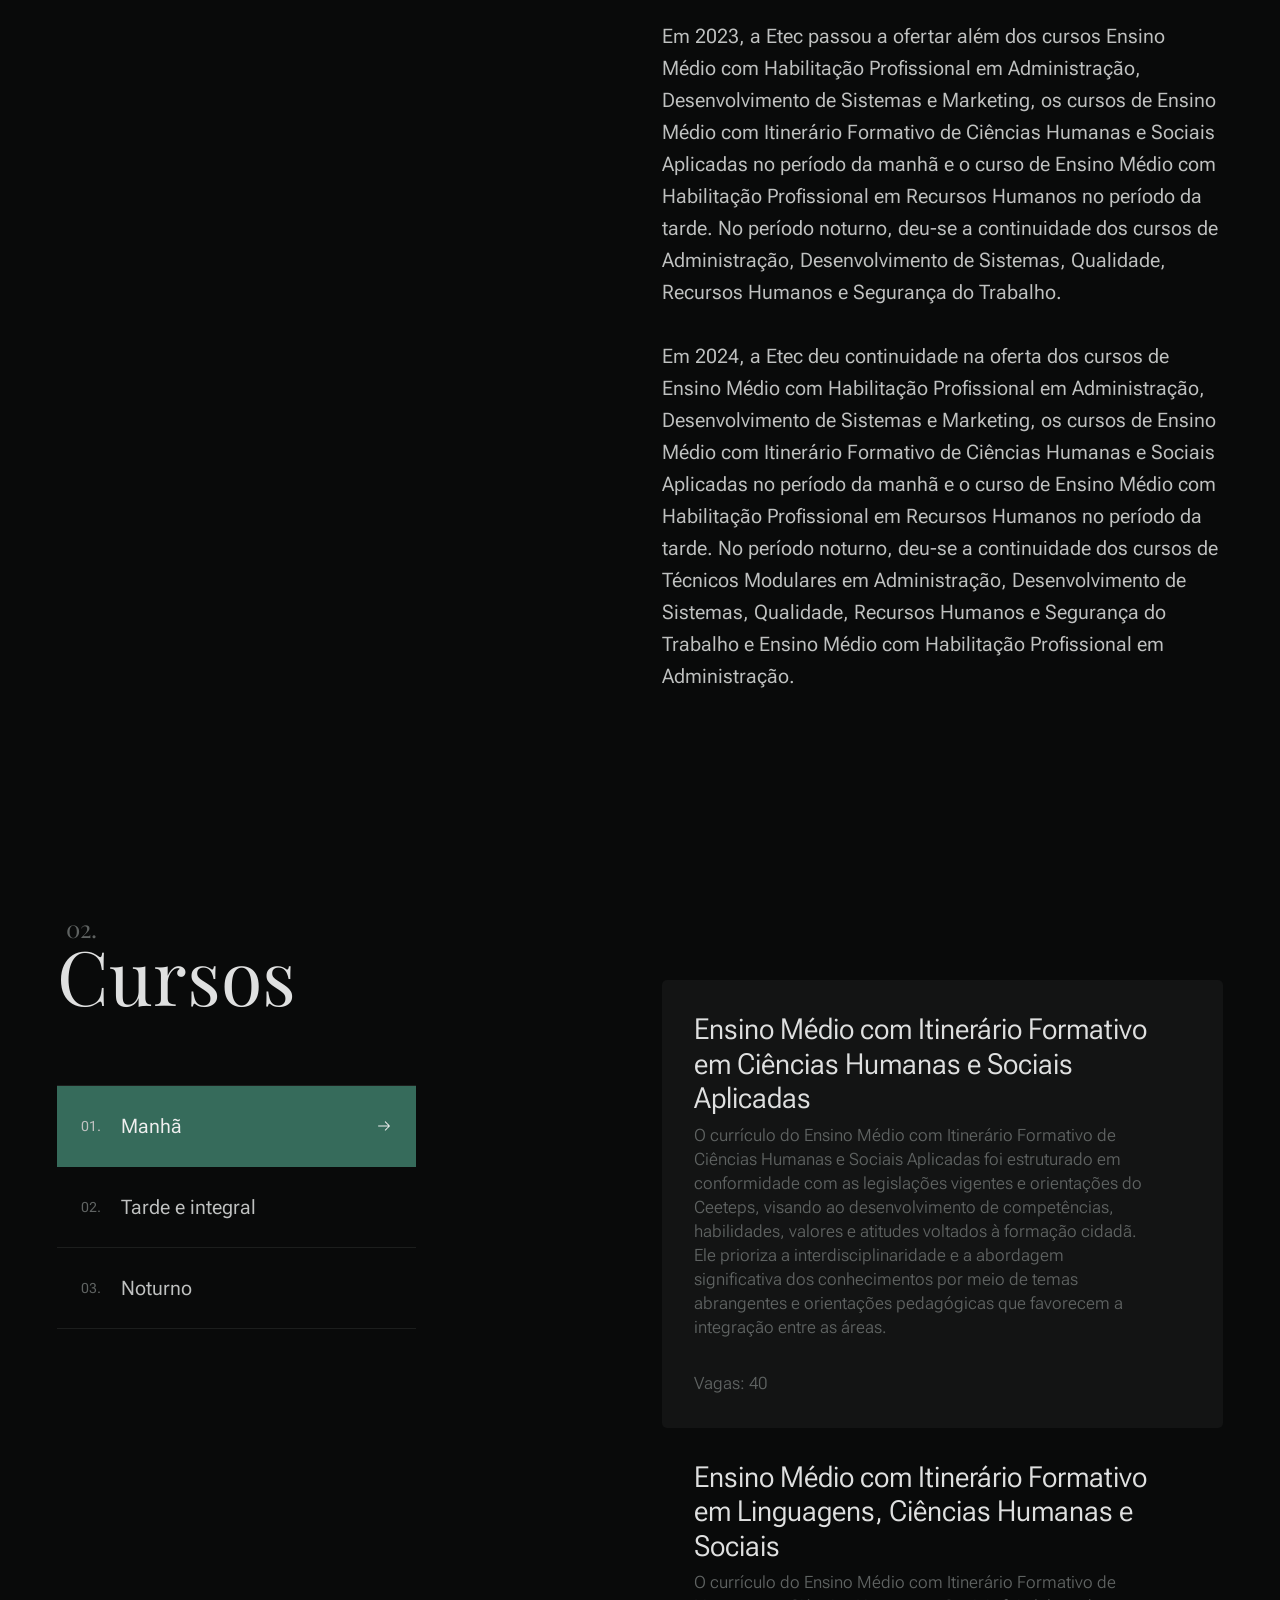
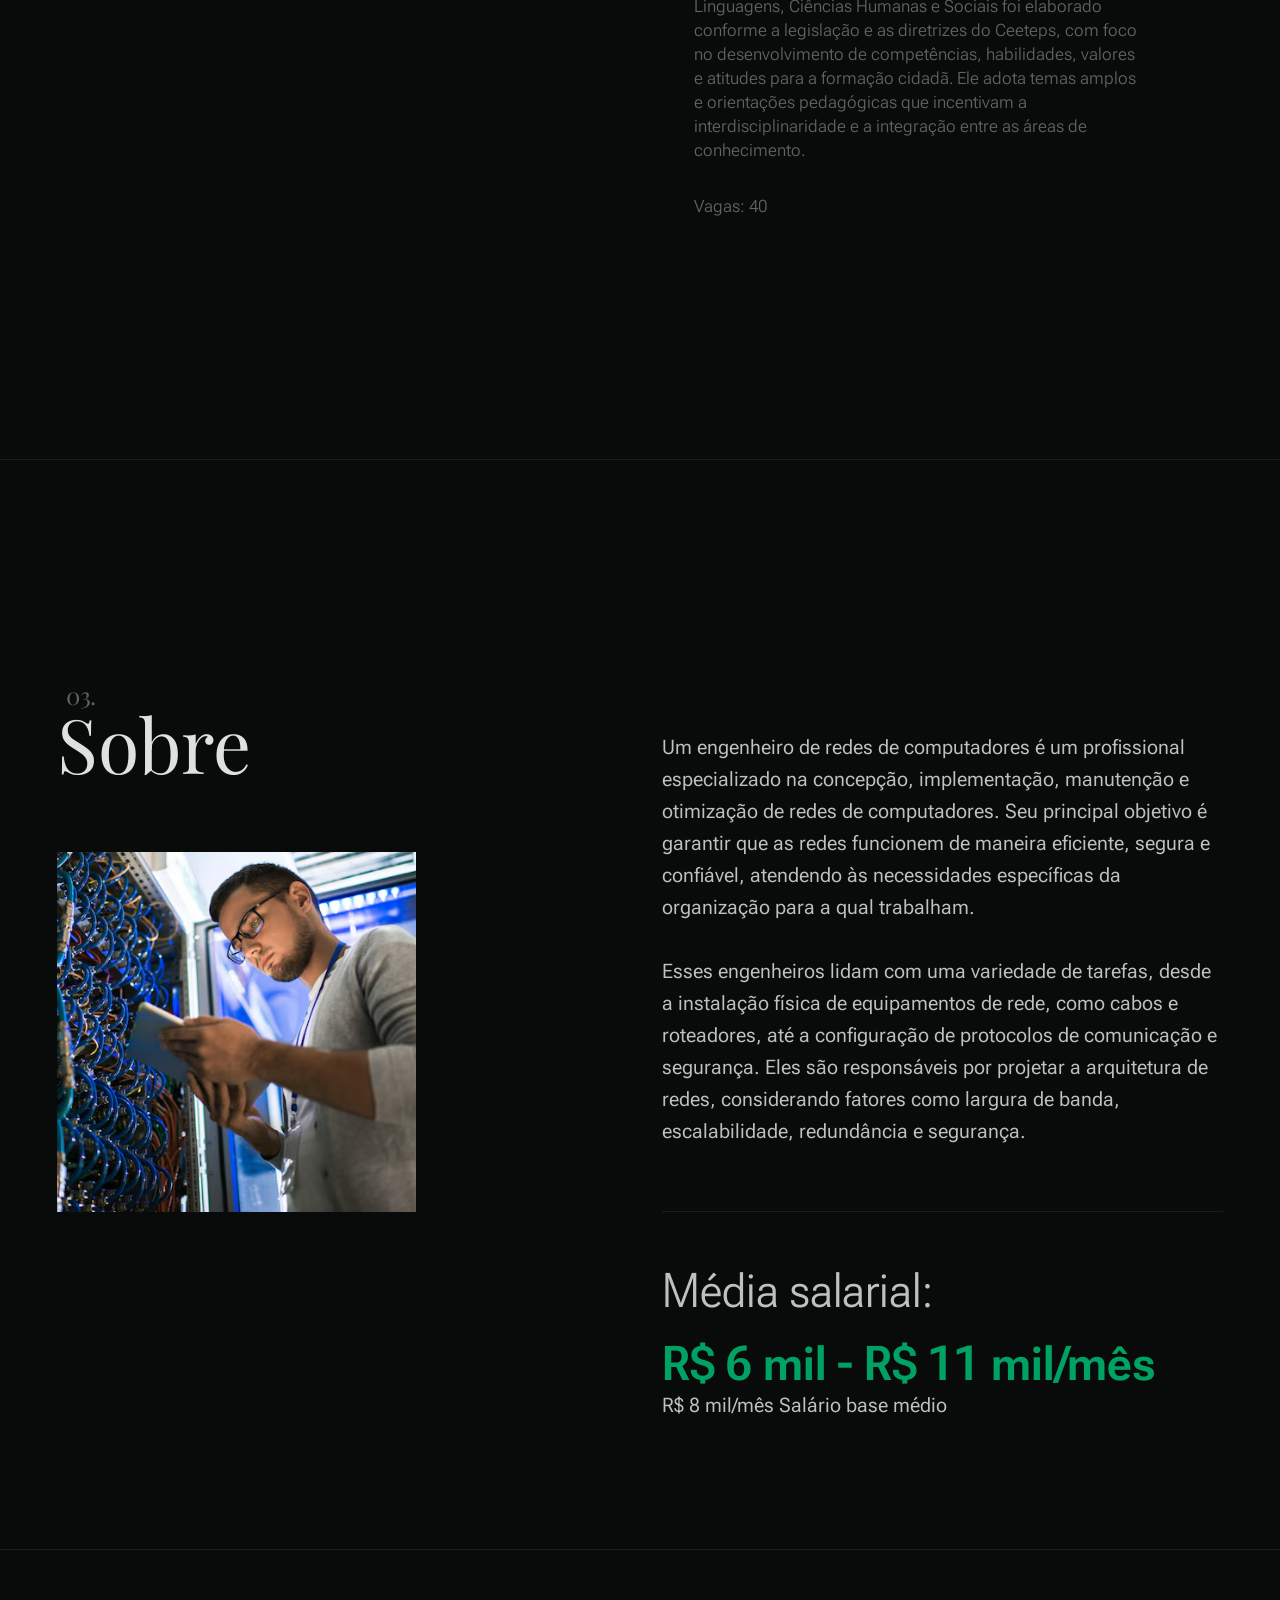
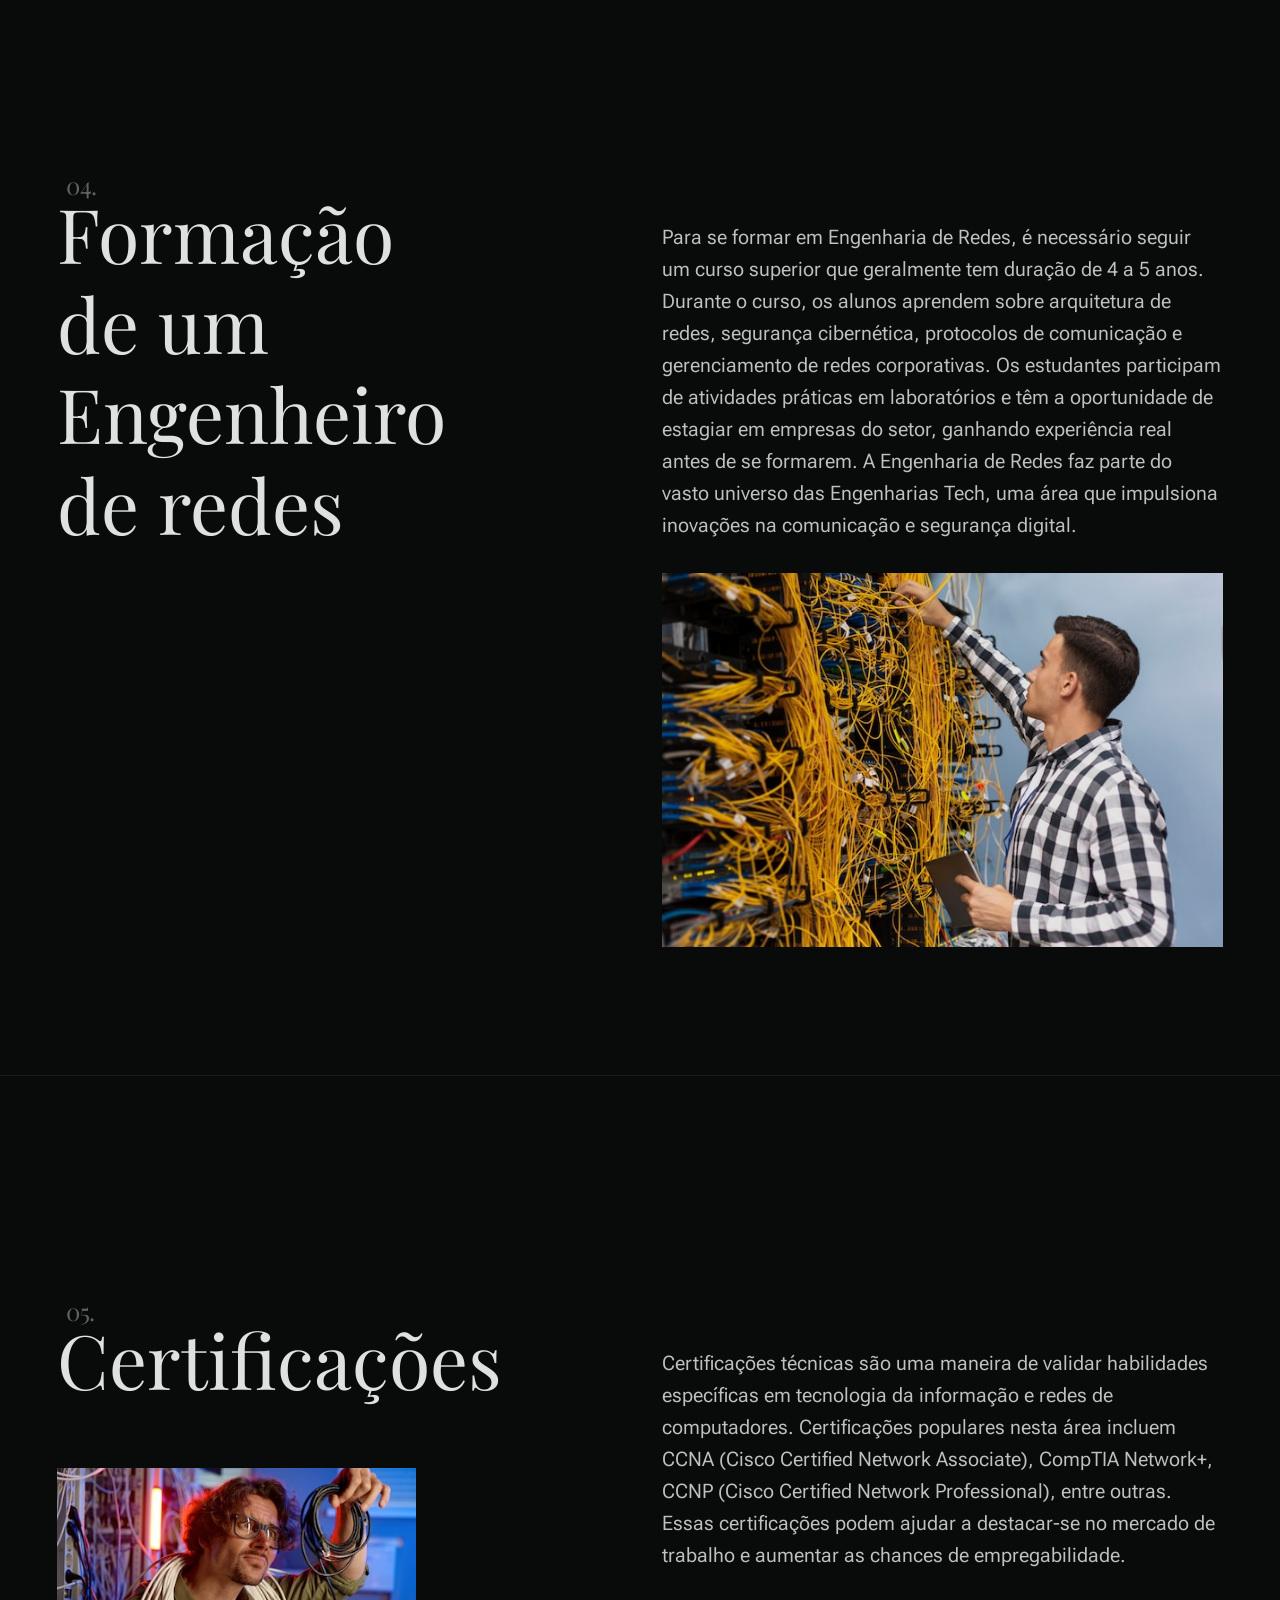
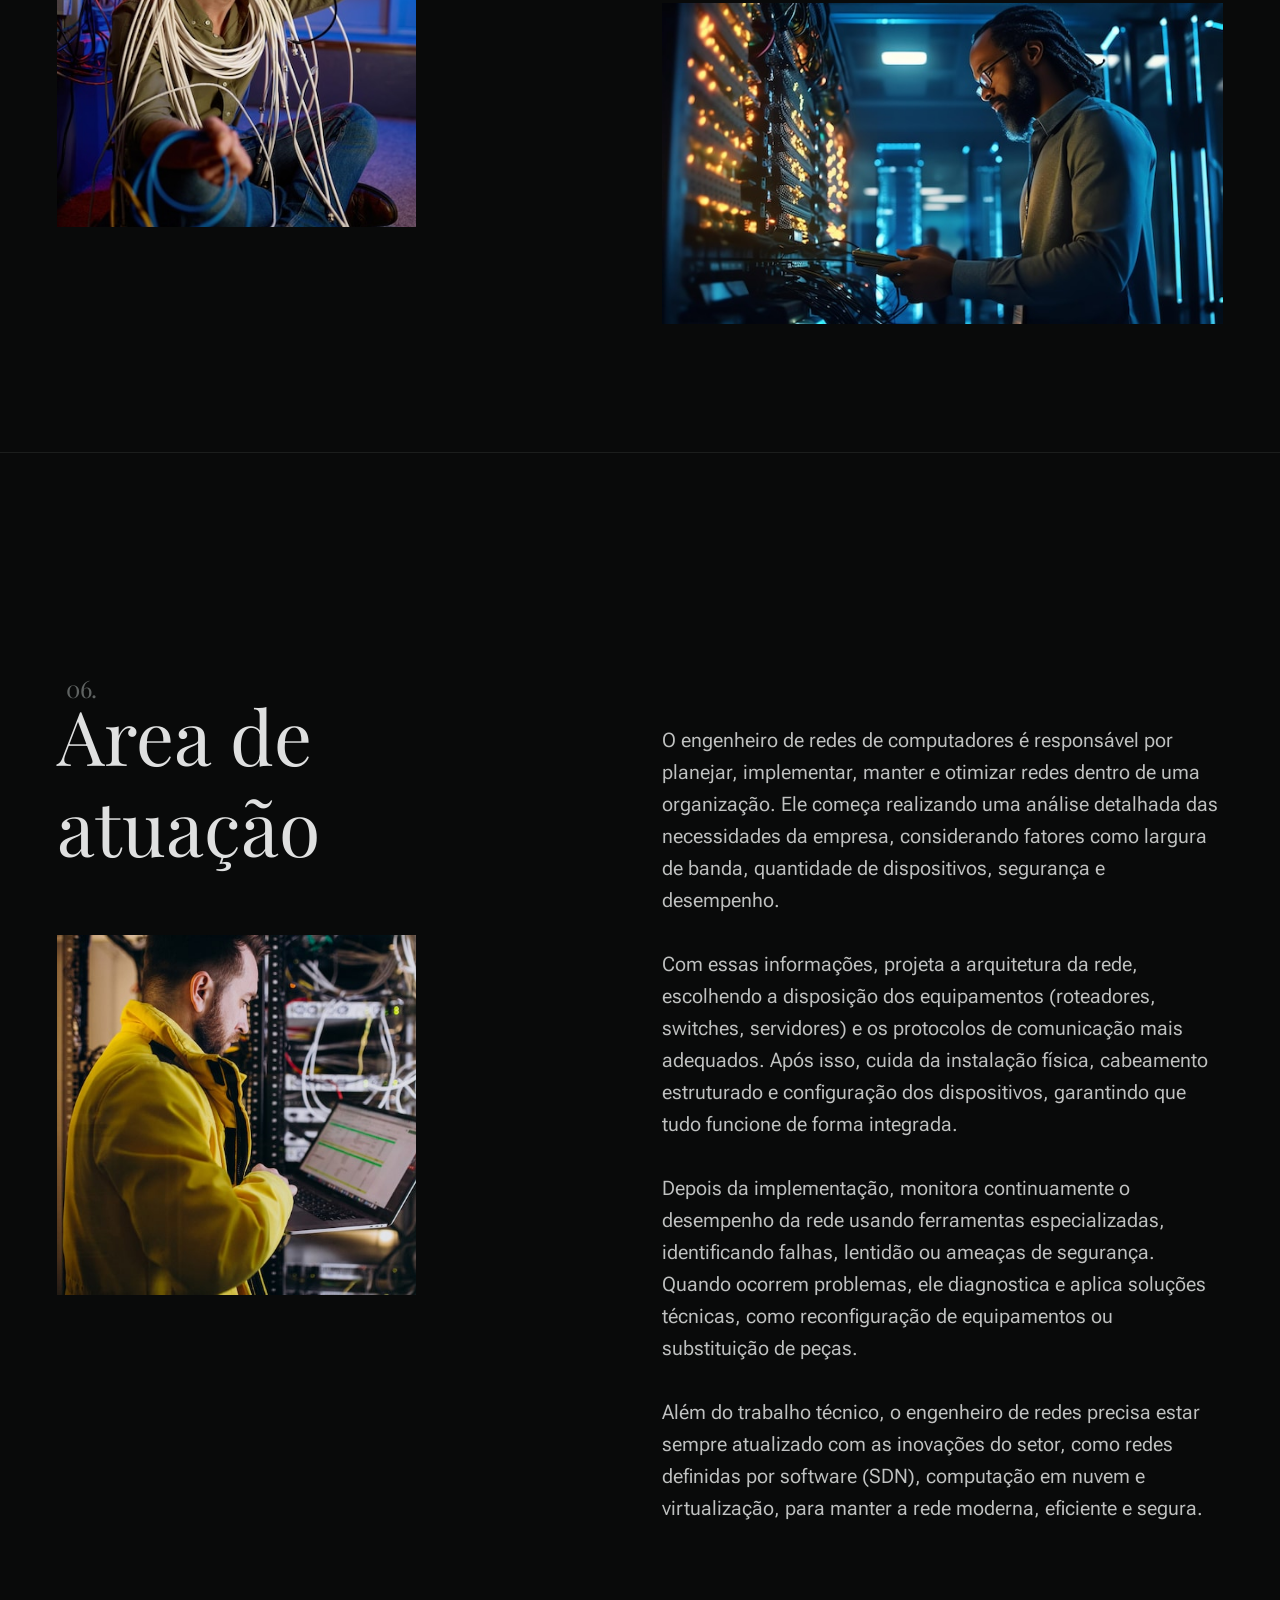
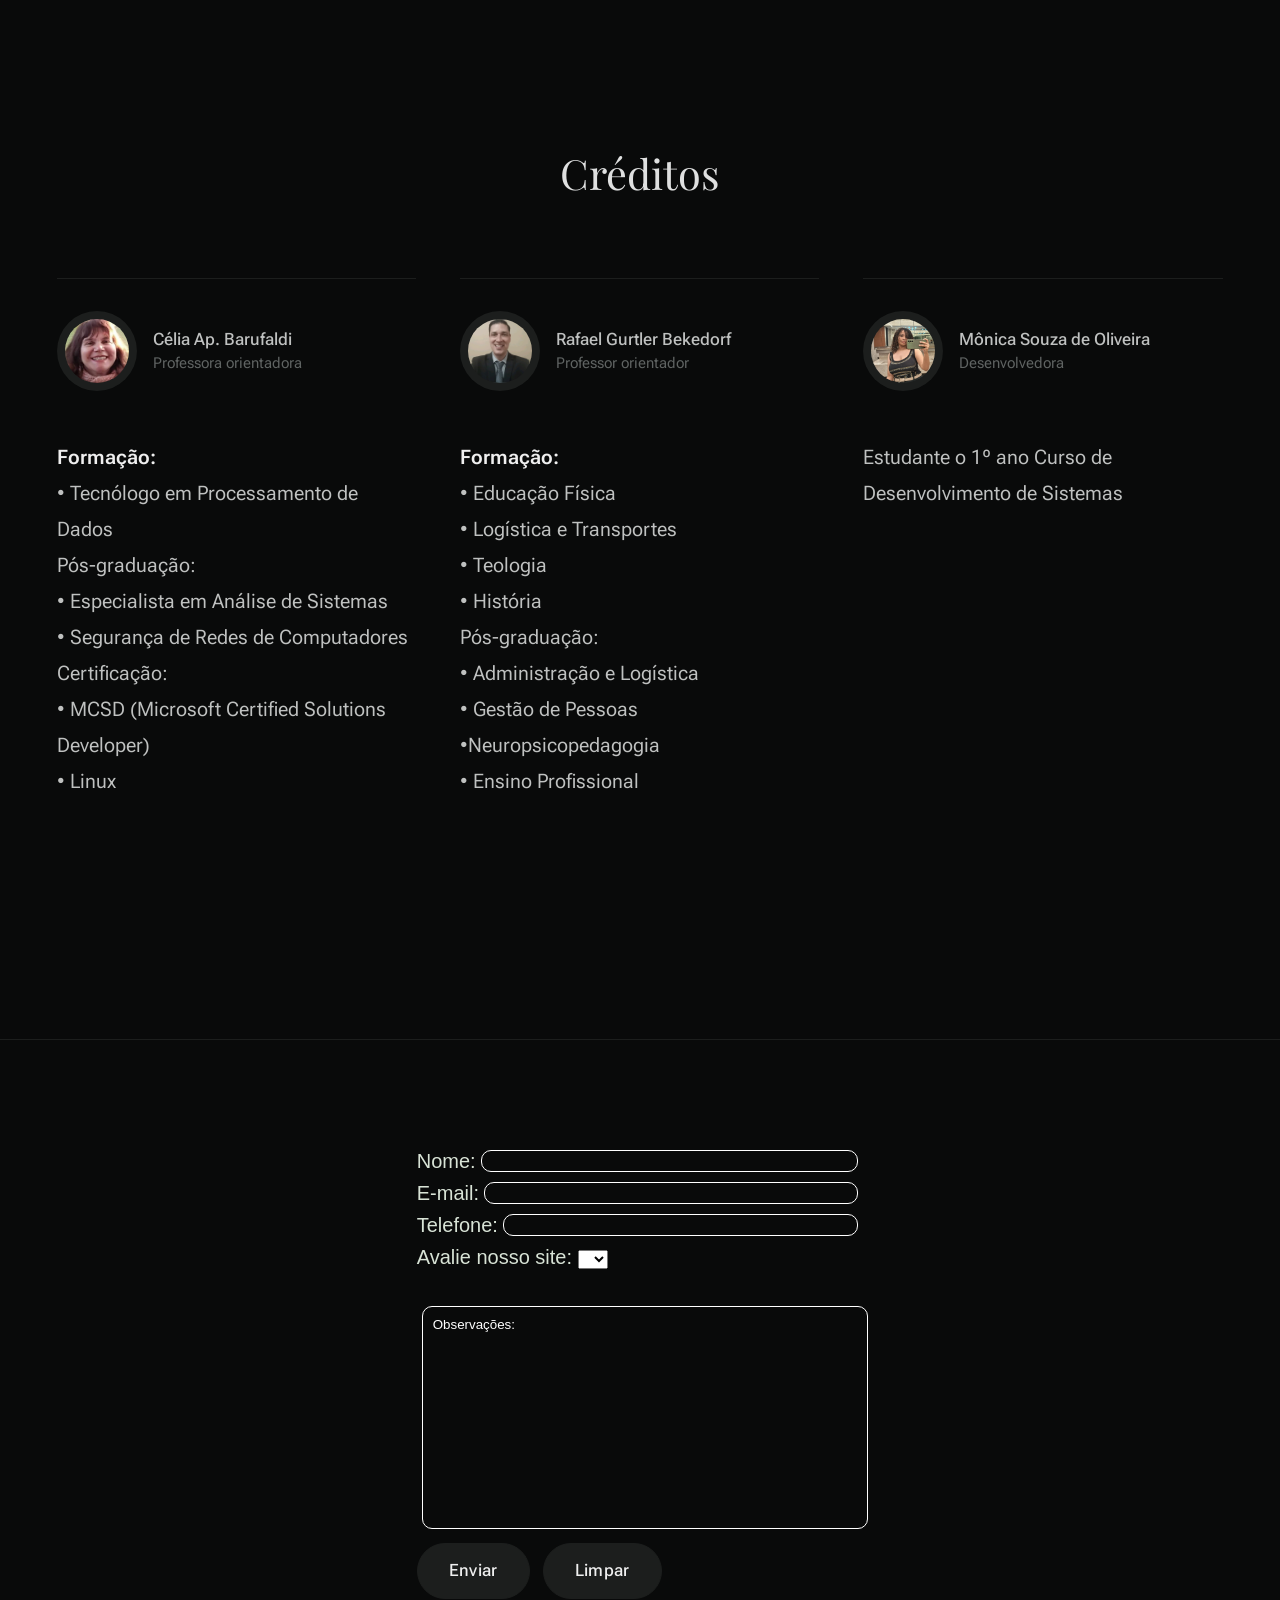
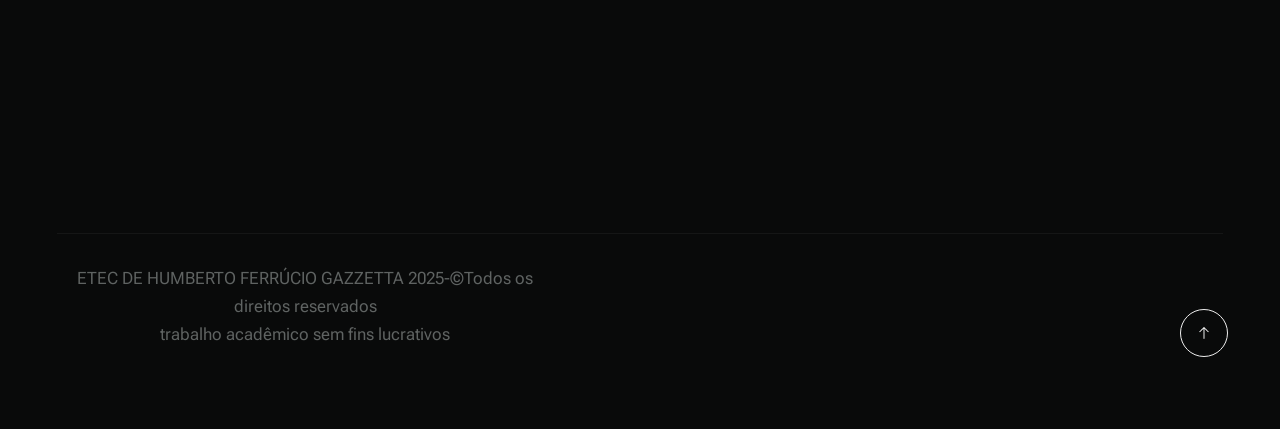
==== commit 10bfa691: "Update index.html" ====
--- a/index.html
+++ b/index.html
@@ -911,7 +911,7 @@
                     </div>
                     <textarea rows="20" name="obs" placeholder="Observações:"></textarea><br>
                     <input class="botao" type="submit" onclick="return validar()" value="Enviar">
-                    <input class="botao" type="reset" valule="Limpar" name="Limpar">
+                    <input class="botao" type="reset" value="Limpar">
                     </font></form>
                 </div>             
             
